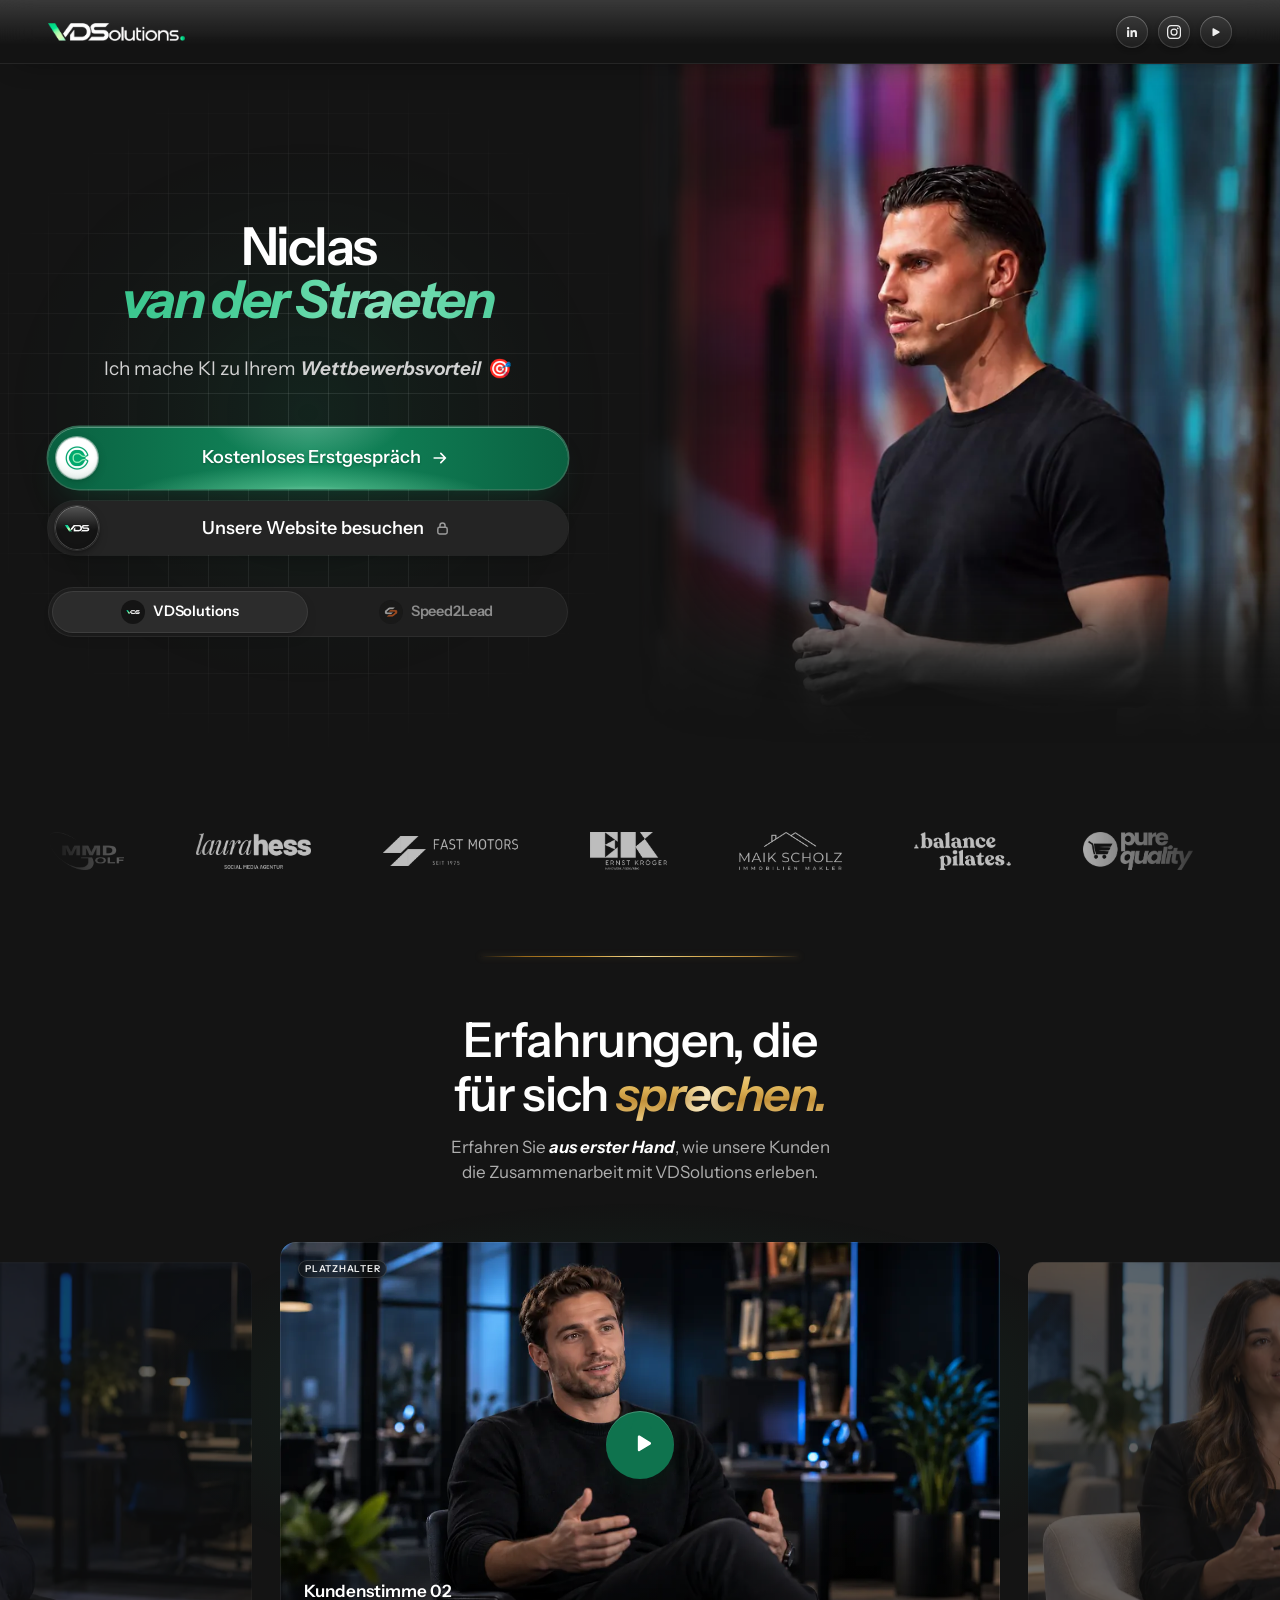
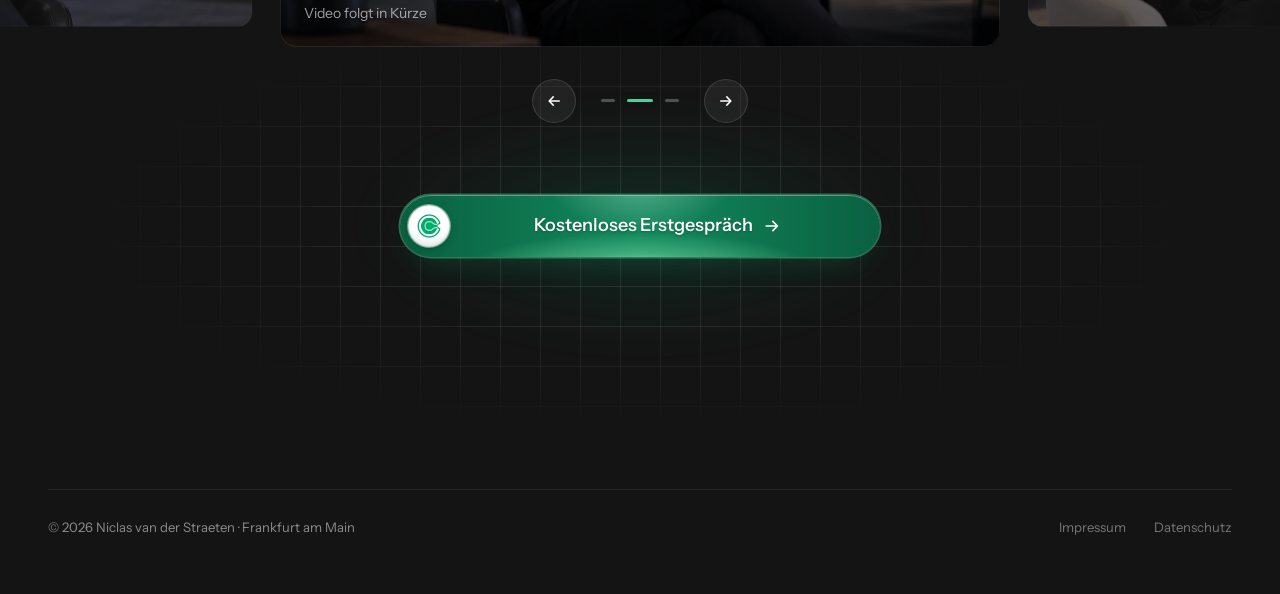
==== index.html @ bef495db "Dark green VDSolutions, orange Speed2Lead, editorial desktop VDSolutions turns dark with emerald but" ====
<!DOCTYPE html>
<html lang="de" data-brand="vdsolutions">
<head>
  <meta charset="UTF-8" />
  <meta name="viewport" content="width=device-width, initial-scale=1.0" />
  <title>Niclas van der Straeten</title>
  <meta name="description" content="Buche ein kostenloses Erstgespräch, besuche VDSolutions oder nimm direkt Kontakt auf." />
  <link rel="canonical" href="https://niclasvanderstraeten.com/" />
  <meta name="theme-color" content="#ffffff" />

  <link rel="icon" href="/favicon.ico" sizes="32x32" />
  <link rel="icon" href="/assets/icons/favicon-48.png" type="image/png" sizes="48x48" />
  <link rel="apple-touch-icon" href="/apple-touch-icon.png" />
  <link rel="manifest" href="/site.webmanifest" />

  <!-- Vorschau beim Teilen: aufgebaut wie der Kopf der Seite. Das Gesicht sitzt
       mittig, damit auch ein quadratischer Zuschnitt (WhatsApp) noch trägt. -->
  <meta property="og:type" content="website" />
  <meta property="og:site_name" content="Niclas van der Straeten" />
  <meta property="og:locale" content="de_DE" />
  <meta property="og:url" content="https://niclasvanderstraeten.com/" />
  <meta property="og:title" content="Niclas van der Straeten — Gründer von VDSolutions · KI-Beratung" />
  <meta property="og:description" content="Buche ein kostenloses Erstgespräch, besuche VDSolutions oder nimm direkt Kontakt auf." />
  <meta property="og:image" content="https://niclasvanderstraeten.com/assets/og-image.jpg" />
  <meta property="og:image:width" content="1200" />
  <meta property="og:image:height" content="630" />
  <meta property="og:image:alt" content="Rundes Profilbild von Niclas van der Straeten auf der Bühne, darunter Name und Rolle" />
  <meta name="twitter:card" content="summary_large_image" />
  <meta name="twitter:title" content="Niclas van der Straeten — Gründer von VDSolutions · KI-Beratung" />
  <meta name="twitter:description" content="Buche ein kostenloses Erstgespräch, besuche VDSolutions oder nimm direkt Kontakt auf." />
  <meta name="twitter:image" content="https://niclasvanderstraeten.com/assets/og-image.jpg" />

  <link rel="preload" href="assets/fonts/instrument-sans-variable.woff2" as="font" type="font/woff2" crossorigin />
  <!-- Marke vor dem ersten Zeichnen festlegen: Mit ?brand=speed2lead blitzt
       sonst kurz VDSolutions auf. Ohne Parameter bleibt es VDSolutions. -->
  <script>
    if (new URLSearchParams(location.search).get("brand") === "speed2lead") {
      document.documentElement.dataset.brand = "speed2lead";
    }
  </script>
  <link rel="stylesheet" href="styles.css" />

  <script type="application/ld+json">
  {
    "@context": "https://schema.org",
    "@type": "Person",
    "name": "Niclas van der Straeten",
    "url": "https://niclasvanderstraeten.com/",
    "image": "https://niclasvanderstraeten.com/assets/niclas-avatar.webp",
    "jobTitle": "Gründer",
    "description": "KI-Beratung, Automatisierung und Business OS",
    "worksFor": { "@type": "Organization", "name": "VDSolutions" },
    "address": { "@type": "PostalAddress", "addressLocality": "Frankfurt am Main", "addressCountry": "DE" },
    "sameAs": [
      "https://www.linkedin.com/in/niclasvanderstraeten",
      "https://www.instagram.com/niclasvdstr",
      "https://www.youtube.com/@niclasvdstr"
    ]
  }
  </script>
</head>
<body class="home">
  <a class="skip-link" href="#main">Zum Inhalt springen</a>

  <!-- Weißer Header: links das Logo der aktiven Marke (beim Wechsel
       überblendet), rechts die Social-Icons nebeneinander -->
  <header class="site-header">
    <div class="site-header__logo">
      <img src="assets/logos-header/vdsolutions-gruen.webp" alt="VDSolutions" width="723" height="96"
           data-brand-only="vdsolutions" />
      <img src="assets/logos-header/speed2lead.webp" alt="Speed2Lead" width="612" height="96"
           data-brand-only="speed2lead" />
    </div>
    <nav class="socials" aria-label="Social Media">
      <ul id="socials-list" class="socials-list"></ul>
    </nav>
  </header>

  <main id="main" class="card">
    <header class="profile">
      <!-- Bühnenfoto randlos über die volle Breite, direkt unter dem Header -->
      <div class="hero">
        <button type="button" id="about-open" class="hero__button" aria-haspopup="dialog"
                aria-label="Über mich">
          <img class="hero__img"
               srcset="assets/niclas-hero-800.webp 800w, assets/niclas-hero-1200.webp 1200w"
               sizes="(min-width: 600px) 540px, 100vw" src="assets/niclas-hero-800.webp"
               alt="Niclas van der Straeten auf der Bühne"
               width="1200" height="1200" fetchpriority="high"
               onerror="this.hidden = true" />
        </button>
      </div>
      <!-- Markenwechsel: Inhalte beider Marken stehen im HTML. data-brand-only
           blendet die jeweils andere aus; .swap-flow gleitet in der Höhe
           (app.js). Foto und Name gehören beiden Marken — das Logo der
           Marke steht im Header, der Akzent im Namen wechselt die Farbe. -->
      <div class="hero-title">
        <h1 class="name">Niclas <span class="name__accent">van&nbsp;der&nbsp;Straeten</span></h1>
      </div>
      <p class="bio"><span class="bio__claim swap-flow"><span class="bio__claim-text" data-brand-only="vdsolutions"><span>Ich mache KI zu Ihrem <em class="bio__emphasis">Wettbewerbsvorteil</em></span>&nbsp;<span aria-hidden="true">&#x1F3AF;</span></span><span class="bio__claim-text" data-brand-only="speed2lead"><span>Ich wandle Ihre Leads in <em class="bio__emphasis">Kundengespr&auml;che</em></span>&nbsp;<span aria-hidden="true">&#x26A1;</span></span></span></p>
    </header>

    <section class="link-section" aria-label="Links">
      <ul id="main-links" class="links-list"></ul>
      <!-- Markenwechsler unter den Buttons: zwei Segmente, die aktive Marke
           liegt auf einem Plättchen, das beim Wechsel hinübergleitet. Der Weg
           von der Botschaft zum Termin-Button bleibt frei. Schalter, kein Link:
           Die Seite wird nicht neu geladen, nur die Adresse merkt sich die
           Marke (?brand=speed2lead), damit Zurück und Teilen funktionieren. -->
      <div class="brand-switch-row">
        <div class="brand-seg" role="group" aria-label="Marke">
          <span class="brand-seg__thumb" aria-hidden="true"></span>
          <button type="button" class="brand-seg__opt" data-brand-target="vdsolutions" aria-pressed="true">
            <img src="assets/icons-btn/vds-icon.webp" alt="" width="168" height="168" />VDSolutions
          </button>
          <button type="button" class="brand-seg__opt" data-brand-target="speed2lead" aria-pressed="false">
            <img src="assets/icons-btn/s2l-icon.webp" alt="" width="168" height="168" />Speed2Lead
          </button>
        </div>
      </div>
      <p class="visually-hidden" id="brand-status" aria-live="polite"></p>
    </section>

    <!-- Kundenstimmen: dunkles Blatt im Stil der VDSolutions-Landingpage. Die
         Videos baut app.js aus der Liste VOICES; solange es keine echten gibt,
         stehen dort ausgewiesene Platzhalter. -->
    <section class="voices" aria-labelledby="voices-title">
      <!-- Kopf des Blatts je Marke: Laufband mit den eigenen Referenzen und
           einer Haarlinie darunter. Die Logos gehören jeweils nur zu ihrer
           Marke; beim Wechsel blenden sie über (.swap-flow, app.js). -->
      <div class="sheet-swap swap-flow">
      <div class="sheet-vds" data-brand-only="vdsolutions">
      <!-- Kundenlogos als Laufband oben im dunklen Blatt, ohne Überschrift.
           Ohne JavaScript: zwei identische Gruppen nebeneinander, die Spur
           wandert um genau eine Gruppenbreite (-50 %) und springt unsichtbar
           zurück. Jede Gruppe enthält die Liste zweimal, damit auch breite
           Bildschirme lückenlos gefüllt sind. Für Screenreader zählt nur die
           allererste Ausgabe; alle Wiederholungen sind aria-hidden.
           --logo-scale gleicht breite Wortmarken und kompakte Bildmarken aus:
           min(1.2, max(0.64, √(4 ÷ Seitenverhältnis))), berechnet von
           assets/_originals/kundenlogos_render.js. -->
      <div class="logos">
        <div class="marquee">
          <div class="track">
            <ul class="group" aria-label="Kundenlogos">
              <li><img src="assets/logos/mmd-golf.webp" alt="MMD Golf" width="229" height="116" style="--logo-scale:1.20" loading="eager" decoding="async" /></li>
              <li><img src="assets/logos/laura-hess.webp" alt="Laura Hess Social Media Agentur" width="346" height="107" style="--logo-scale:1.11" loading="eager" decoding="async" /></li>
              <li><img src="assets/logos/fast-motors.webp" alt="Fast Motors" width="410" height="91" style="--logo-scale:0.94" loading="eager" decoding="async" /></li>
              <li><img src="assets/logos/ernst-kroeger.webp" alt="Ernst Kröger Handwerk und Beratung" width="231" height="116" style="--logo-scale:1.20" loading="eager" decoding="async" /></li>
              <li><img src="assets/logos/maik-scholz.webp" alt="Maik Scholz Immobilienmakler" width="312" height="116" style="--logo-scale:1.20" loading="eager" decoding="async" /></li>
              <li><img src="assets/logos/balance-pilates.webp" alt="balance pilates" width="295" height="116" style="--logo-scale:1.20" loading="eager" decoding="async" /></li>
              <li><img src="assets/logos/pure-quality.webp" alt="pure quality" width="327" height="113" style="--logo-scale:1.18" loading="eager" decoding="async" /></li>
              <li><img src="assets/logos/brinker-heimann.webp" alt="Brinker &amp; Heimann Kriminalrecht" width="394" height="94" style="--logo-scale:0.98" loading="eager" decoding="async" /></li>
              <li><img src="assets/logos/hausarztpraxis-lorenz-jahnke.webp" alt="Hausärztliche Gemeinschaftspraxis Dr. med. Lorenz &amp; Dr. med. Jahnke" width="362" height="102" style="--logo-scale:1.06" loading="eager" decoding="async" /></li>
              <li><img src="assets/logos/buon-gusto.webp" alt="Restaurant Buon Gusto" width="403" height="93" style="--logo-scale:0.96" loading="eager" decoding="async" /></li>
              <li><img src="assets/logos/autohaus-glasstadt.webp" alt="KFZ-Meisterbetrieb Autohaus Glasstadt" width="243" height="116" style="--logo-scale:1.20" loading="eager" decoding="async" /></li>
              <li><img src="assets/logos/madika.webp" alt="madika Social Media Agentur" width="350" height="106" style="--logo-scale:1.10" loading="eager" decoding="async" /></li>
              <li aria-hidden="true"><img src="assets/logos/mmd-golf.webp" alt="MMD Golf" width="229" height="116" style="--logo-scale:1.20" loading="eager" decoding="async" /></li>
              <li aria-hidden="true"><img src="assets/logos/laura-hess.webp" alt="Laura Hess Social Media Agentur" width="346" height="107" style="--logo-scale:1.11" loading="eager" decoding="async" /></li>
              <li aria-hidden="true"><img src="assets/logos/fast-motors.webp" alt="Fast Motors" width="410" height="91" style="--logo-scale:0.94" loading="eager" decoding="async" /></li>
              <li aria-hidden="true"><img src="assets/logos/ernst-kroeger.webp" alt="Ernst Kröger Handwerk und Beratung" width="231" height="116" style="--logo-scale:1.20" loading="eager" decoding="async" /></li>
              <li aria-hidden="true"><img src="assets/logos/maik-scholz.webp" alt="Maik Scholz Immobilienmakler" width="312" height="116" style="--logo-scale:1.20" loading="eager" decoding="async" /></li>
              <li aria-hidden="true"><img src="assets/logos/balance-pilates.webp" alt="balance pilates" width="295" height="116" style="--logo-scale:1.20" loading="eager" decoding="async" /></li>
              <li aria-hidden="true"><img src="assets/logos/pure-quality.webp" alt="pure quality" width="327" height="113" style="--logo-scale:1.18" loading="eager" decoding="async" /></li>
              <li aria-hidden="true"><img src="assets/logos/brinker-heimann.webp" alt="Brinker &amp; Heimann Kriminalrecht" width="394" height="94" style="--logo-scale:0.98" loading="eager" decoding="async" /></li>
              <li aria-hidden="true"><img src="assets/logos/hausarztpraxis-lorenz-jahnke.webp" alt="Hausärztliche Gemeinschaftspraxis Dr. med. Lorenz &amp; Dr. med. Jahnke" width="362" height="102" style="--logo-scale:1.06" loading="eager" decoding="async" /></li>
              <li aria-hidden="true"><img src="assets/logos/buon-gusto.webp" alt="Restaurant Buon Gusto" width="403" height="93" style="--logo-scale:0.96" loading="eager" decoding="async" /></li>
              <li aria-hidden="true"><img src="assets/logos/autohaus-glasstadt.webp" alt="KFZ-Meisterbetrieb Autohaus Glasstadt" width="243" height="116" style="--logo-scale:1.20" loading="eager" decoding="async" /></li>
              <li aria-hidden="true"><img src="assets/logos/madika.webp" alt="madika Social Media Agentur" width="350" height="106" style="--logo-scale:1.10" loading="eager" decoding="async" /></li>
            </ul>
            <ul class="group" aria-hidden="true">
              <li><img src="assets/logos/mmd-golf.webp" alt="MMD Golf" width="229" height="116" style="--logo-scale:1.20" loading="eager" decoding="async" /></li>
              <li><img src="assets/logos/laura-hess.webp" alt="Laura Hess Social Media Agentur" width="346" height="107" style="--logo-scale:1.11" loading="eager" decoding="async" /></li>
              <li><img src="assets/logos/fast-motors.webp" alt="Fast Motors" width="410" height="91" style="--logo-scale:0.94" loading="eager" decoding="async" /></li>
              <li><img src="assets/logos/ernst-kroeger.webp" alt="Ernst Kröger Handwerk und Beratung" width="231" height="116" style="--logo-scale:1.20" loading="eager" decoding="async" /></li>
              <li><img src="assets/logos/maik-scholz.webp" alt="Maik Scholz Immobilienmakler" width="312" height="116" style="--logo-scale:1.20" loading="eager" decoding="async" /></li>
              <li><img src="assets/logos/balance-pilates.webp" alt="balance pilates" width="295" height="116" style="--logo-scale:1.20" loading="eager" decoding="async" /></li>
              <li><img src="assets/logos/pure-quality.webp" alt="pure quality" width="327" height="113" style="--logo-scale:1.18" loading="eager" decoding="async" /></li>
              <li><img src="assets/logos/brinker-heimann.webp" alt="Brinker &amp; Heimann Kriminalrecht" width="394" height="94" style="--logo-scale:0.98" loading="eager" decoding="async" /></li>
              <li><img src="assets/logos/hausarztpraxis-lorenz-jahnke.webp" alt="Hausärztliche Gemeinschaftspraxis Dr. med. Lorenz &amp; Dr. med. Jahnke" width="362" height="102" style="--logo-scale:1.06" loading="eager" decoding="async" /></li>
              <li><img src="assets/logos/buon-gusto.webp" alt="Restaurant Buon Gusto" width="403" height="93" style="--logo-scale:0.96" loading="eager" decoding="async" /></li>
              <li><img src="assets/logos/autohaus-glasstadt.webp" alt="KFZ-Meisterbetrieb Autohaus Glasstadt" width="243" height="116" style="--logo-scale:1.20" loading="eager" decoding="async" /></li>
              <li><img src="assets/logos/madika.webp" alt="madika Social Media Agentur" width="350" height="106" style="--logo-scale:1.10" loading="eager" decoding="async" /></li>
              <li><img src="assets/logos/mmd-golf.webp" alt="MMD Golf" width="229" height="116" style="--logo-scale:1.20" loading="eager" decoding="async" /></li>
              <li><img src="assets/logos/laura-hess.webp" alt="Laura Hess Social Media Agentur" width="346" height="107" style="--logo-scale:1.11" loading="eager" decoding="async" /></li>
              <li><img src="assets/logos/fast-motors.webp" alt="Fast Motors" width="410" height="91" style="--logo-scale:0.94" loading="eager" decoding="async" /></li>
              <li><img src="assets/logos/ernst-kroeger.webp" alt="Ernst Kröger Handwerk und Beratung" width="231" height="116" style="--logo-scale:1.20" loading="eager" decoding="async" /></li>
              <li><img src="assets/logos/maik-scholz.webp" alt="Maik Scholz Immobilienmakler" width="312" height="116" style="--logo-scale:1.20" loading="eager" decoding="async" /></li>
              <li><img src="assets/logos/balance-pilates.webp" alt="balance pilates" width="295" height="116" style="--logo-scale:1.20" loading="eager" decoding="async" /></li>
              <li><img src="assets/logos/pure-quality.webp" alt="pure quality" width="327" height="113" style="--logo-scale:1.18" loading="eager" decoding="async" /></li>
              <li><img src="assets/logos/brinker-heimann.webp" alt="Brinker &amp; Heimann Kriminalrecht" width="394" height="94" style="--logo-scale:0.98" loading="eager" decoding="async" /></li>
              <li><img src="assets/logos/hausarztpraxis-lorenz-jahnke.webp" alt="Hausärztliche Gemeinschaftspraxis Dr. med. Lorenz &amp; Dr. med. Jahnke" width="362" height="102" style="--logo-scale:1.06" loading="eager" decoding="async" /></li>
              <li><img src="assets/logos/buon-gusto.webp" alt="Restaurant Buon Gusto" width="403" height="93" style="--logo-scale:0.96" loading="eager" decoding="async" /></li>
              <li><img src="assets/logos/autohaus-glasstadt.webp" alt="KFZ-Meisterbetrieb Autohaus Glasstadt" width="243" height="116" style="--logo-scale:1.20" loading="eager" decoding="async" /></li>
              <li><img src="assets/logos/madika.webp" alt="madika Social Media Agentur" width="350" height="106" style="--logo-scale:1.10" loading="eager" decoding="async" /></li>
            </ul>
          </div>
        </div>
      </div>

      <div class="voices__head">
        <div class="voices__eyebrow" aria-hidden="true"><span class="voices__rule"></span></div>
      </div>
      </div>
      <!-- Referenzen von Speed2Lead: dasselbe Laufband, dunkel auf dem
           weißen Blatt (assets/_originals/referenzen-s2l_render.js), darunter
           eine orange statt goldene Haarlinie -->
      <div class="sheet-s2l" data-brand-only="speed2lead">
      <div class="logos">
        <div class="marquee">
          <div class="track track--s2l">
            <ul class="group" aria-label="Referenzen">
              <li><img src="assets/logos-s2l/hochbauer-immobilien.webp" alt="Hochbauer Immobilien" width="429" height="86" style="--logo-scale:0.90" loading="lazy" decoding="async" /></li>
              <li><img src="assets/logos-s2l/kreativ-webdesign.webp" alt="Kreativ. Webdesign" width="321" height="115" style="--logo-scale:1.20" loading="lazy" decoding="async" /></li>
              <li><img src="assets/logos-s2l/lukas-wegerer.webp" alt="Lukas Wegerer Personal Coach" width="411" height="90" style="--logo-scale:0.94" loading="lazy" decoding="async" /></li>
              <li><img src="assets/logos-s2l/sabine-neumann.webp" alt="Sabine Neumann Immobilienmaklerin" width="179" height="116" style="--logo-scale:1.20" loading="lazy" decoding="async" /></li>
              <li><img src="assets/logos-s2l/kluger-werbeagentur.webp" alt="Kluger Werbeagentur" width="280" height="116" style="--logo-scale:1.20" loading="lazy" decoding="async" /></li>
              <li><img src="assets/logos-s2l/paul-kempf-partner.webp" alt="Paul Kempf &amp; Partner" width="144" height="116" style="--logo-scale:1.20" loading="lazy" decoding="async" /></li>
              <li><img src="assets/logos-s2l/mmd-golf.webp" alt="MMD Golf" width="229" height="116" style="--logo-scale:1.20" loading="lazy" decoding="async" /></li>
              <li><img src="assets/logos-s2l/maik-scholz.webp" alt="Maik Scholz Immobilienmakler" width="312" height="116" style="--logo-scale:1.20" loading="lazy" decoding="async" /></li>
              <li aria-hidden="true"><img src="assets/logos-s2l/hochbauer-immobilien.webp" alt="Hochbauer Immobilien" width="429" height="86" style="--logo-scale:0.90" loading="lazy" decoding="async" /></li>
              <li aria-hidden="true"><img src="assets/logos-s2l/kreativ-webdesign.webp" alt="Kreativ. Webdesign" width="321" height="115" style="--logo-scale:1.20" loading="lazy" decoding="async" /></li>
              <li aria-hidden="true"><img src="assets/logos-s2l/lukas-wegerer.webp" alt="Lukas Wegerer Personal Coach" width="411" height="90" style="--logo-scale:0.94" loading="lazy" decoding="async" /></li>
              <li aria-hidden="true"><img src="assets/logos-s2l/sabine-neumann.webp" alt="Sabine Neumann Immobilienmaklerin" width="179" height="116" style="--logo-scale:1.20" loading="lazy" decoding="async" /></li>
              <li aria-hidden="true"><img src="assets/logos-s2l/kluger-werbeagentur.webp" alt="Kluger Werbeagentur" width="280" height="116" style="--logo-scale:1.20" loading="lazy" decoding="async" /></li>
              <li aria-hidden="true"><img src="assets/logos-s2l/paul-kempf-partner.webp" alt="Paul Kempf &amp; Partner" width="144" height="116" style="--logo-scale:1.20" loading="lazy" decoding="async" /></li>
              <li aria-hidden="true"><img src="assets/logos-s2l/mmd-golf.webp" alt="MMD Golf" width="229" height="116" style="--logo-scale:1.20" loading="lazy" decoding="async" /></li>
              <li aria-hidden="true"><img src="assets/logos-s2l/maik-scholz.webp" alt="Maik Scholz Immobilienmakler" width="312" height="116" style="--logo-scale:1.20" loading="lazy" decoding="async" /></li>
            </ul>
            <ul class="group" aria-hidden="true">
              <li aria-hidden="true"><img src="assets/logos-s2l/hochbauer-immobilien.webp" alt="Hochbauer Immobilien" width="429" height="86" style="--logo-scale:0.90" loading="lazy" decoding="async" /></li>
              <li aria-hidden="true"><img src="assets/logos-s2l/kreativ-webdesign.webp" alt="Kreativ. Webdesign" width="321" height="115" style="--logo-scale:1.20" loading="lazy" decoding="async" /></li>
              <li aria-hidden="true"><img src="assets/logos-s2l/lukas-wegerer.webp" alt="Lukas Wegerer Personal Coach" width="411" height="90" style="--logo-scale:0.94" loading="lazy" decoding="async" /></li>
              <li aria-hidden="true"><img src="assets/logos-s2l/sabine-neumann.webp" alt="Sabine Neumann Immobilienmaklerin" width="179" height="116" style="--logo-scale:1.20" loading="lazy" decoding="async" /></li>
              <li aria-hidden="true"><img src="assets/logos-s2l/kluger-werbeagentur.webp" alt="Kluger Werbeagentur" width="280" height="116" style="--logo-scale:1.20" loading="lazy" decoding="async" /></li>
              <li aria-hidden="true"><img src="assets/logos-s2l/paul-kempf-partner.webp" alt="Paul Kempf &amp; Partner" width="144" height="116" style="--logo-scale:1.20" loading="lazy" decoding="async" /></li>
              <li aria-hidden="true"><img src="assets/logos-s2l/mmd-golf.webp" alt="MMD Golf" width="229" height="116" style="--logo-scale:1.20" loading="lazy" decoding="async" /></li>
              <li aria-hidden="true"><img src="assets/logos-s2l/maik-scholz.webp" alt="Maik Scholz Immobilienmakler" width="312" height="116" style="--logo-scale:1.20" loading="lazy" decoding="async" /></li>
              <li aria-hidden="true"><img src="assets/logos-s2l/hochbauer-immobilien.webp" alt="Hochbauer Immobilien" width="429" height="86" style="--logo-scale:0.90" loading="lazy" decoding="async" /></li>
              <li aria-hidden="true"><img src="assets/logos-s2l/kreativ-webdesign.webp" alt="Kreativ. Webdesign" width="321" height="115" style="--logo-scale:1.20" loading="lazy" decoding="async" /></li>
              <li aria-hidden="true"><img src="assets/logos-s2l/lukas-wegerer.webp" alt="Lukas Wegerer Personal Coach" width="411" height="90" style="--logo-scale:0.94" loading="lazy" decoding="async" /></li>
              <li aria-hidden="true"><img src="assets/logos-s2l/sabine-neumann.webp" alt="Sabine Neumann Immobilienmaklerin" width="179" height="116" style="--logo-scale:1.20" loading="lazy" decoding="async" /></li>
              <li aria-hidden="true"><img src="assets/logos-s2l/kluger-werbeagentur.webp" alt="Kluger Werbeagentur" width="280" height="116" style="--logo-scale:1.20" loading="lazy" decoding="async" /></li>
              <li aria-hidden="true"><img src="assets/logos-s2l/paul-kempf-partner.webp" alt="Paul Kempf &amp; Partner" width="144" height="116" style="--logo-scale:1.20" loading="lazy" decoding="async" /></li>
              <li aria-hidden="true"><img src="assets/logos-s2l/mmd-golf.webp" alt="MMD Golf" width="229" height="116" style="--logo-scale:1.20" loading="lazy" decoding="async" /></li>
              <li aria-hidden="true"><img src="assets/logos-s2l/maik-scholz.webp" alt="Maik Scholz Immobilienmakler" width="312" height="116" style="--logo-scale:1.20" loading="lazy" decoding="async" /></li>
            </ul>
          </div>
        </div>
      </div>
      <div class="voices__head">
        <div class="voices__eyebrow" aria-hidden="true"><span class="voices__rule voices__rule--s2l"></span></div>
      </div>
      </div>
      </div>

      <!-- Kundenstimmen für beide Marken: dunkles Blatt bei VDSolutions,
           weißes bei Speed2Lead; im Text wechselt nur der Markenname -->
      <div class="sheet-body">
      <div class="voices__head">
        <h2 id="voices-title" class="voices__title">Erfahrungen, die f&uuml;r sich <em class="voices__gold">sprechen.</em></h2>
        <div class="voices__lead-swap swap-flow">
          <p class="voices__lead" data-brand-only="vdsolutions">Erfahren Sie <em>aus erster Hand</em>, wie<br class="br-mobile" /> unsere Kunden die Zusammenarbeit<br class="br-mobile" /> mit VDSolutions erleben.</p>
          <p class="voices__lead" data-brand-only="speed2lead">Erfahren Sie <em>aus erster Hand</em>, wie<br class="br-mobile" /> unsere Kunden die Zusammenarbeit<br class="br-mobile" /> mit Speed2Lead erleben.</p>
        </div>
      </div>

      <div class="voices__stage" id="voices-stage" role="region" aria-roledescription="Karussell"
           aria-label="Kundenvideos">
        <div class="voices__track" id="voices-track"></div>
      </div>

      <div class="voices__controls">
        <button type="button" class="voices__arrow voices__arrow--prev" id="voices-prev"
                aria-label="Vorheriges Video"><svg viewBox="0 0 24 24" fill="none" aria-hidden="true"><path d="M5 12h13.5M13 6.5l5.5 5.5-5.5 5.5" stroke="currentColor" stroke-width="2" stroke-linecap="round" stroke-linejoin="round"/></svg></button>
        <div class="voices__dots" id="voices-dots"></div>
        <button type="button" class="voices__arrow" id="voices-next"
                aria-label="N&auml;chstes Video"><svg viewBox="0 0 24 24" fill="none" aria-hidden="true"><path d="M5 12h13.5M13 6.5l5.5 5.5-5.5 5.5" stroke="currentColor" stroke-width="2" stroke-linecap="round" stroke-linejoin="round"/></svg></button>
      </div>
      </div>

      <!-- Zum Schluss noch einmal der Termin-Button: wer bis hier gelesen
           hat, soll nicht wieder hochscrollen müssen -->
      <div class="closing-cta">
        <ul id="closing-links" class="links-list"></ul>
      </div>
    </section>

    <footer class="footer">
      <p>&copy; <span id="year"></span> Niclas van der Straeten &middot; Frankfurt am Main</p>
      <p class="footer-legal">
        <a href="/impressum">Impressum</a><span class="footer-sep" aria-hidden="true">&nbsp;&middot;&nbsp;</span><a href="/datenschutz">Datenschutz</a>
      </p>
    </footer>
  </main>

  <dialog id="about-dialog" class="about-dialog" aria-labelledby="about-dialog-title">
    <div class="about-dialog__bar">
      <p class="about-dialog__title" id="about-dialog-title">Vom Fitnessstudio zur KI-Beratung</p>
      <button type="button" id="about-close" class="about-dialog__close" aria-label="Schlie&szlig;en">
        <svg viewBox="0 0 24 24" fill="none" stroke="currentColor" stroke-width="2"
             stroke-linecap="round" stroke-linejoin="round"><path d="M18 6 6 18"/><path d="m6 6 12 12"/></svg>
      </button>
    </div>
    <article class="about">
      <ol class="timeline">
        <li class="timeline__step">
          <span class="timeline__year">2021</span>
          <span class="timeline__label">Einstieg als Fitnesstrainer</span>
        </li>
        <li class="timeline__step">
          <span class="timeline__year">2022</span>
          <span class="timeline__label">Fitnesstrainer B-Lizenz</span>
        </li>
        <li class="timeline__step">
          <span class="timeline__year">2023</span>
          <span class="timeline__label">Quereinstieg Immobilienb&uuml;ro</span>
        </li>
        <li class="timeline__step">
          <span class="timeline__year">2024</span>
          <span class="timeline__label">Vertrieb als Makler</span>
        </li>
        <li class="timeline__step">
          <span class="timeline__year">2025</span>
          <span class="timeline__label">Gr&uuml;ndung von VDSolutions</span>
        </li>
        <li class="timeline__step timeline__step--current">
          <span class="timeline__year">2026</span>
          <span class="timeline__label">Vollzeit in der KI-Beratung</span>
        </li>
      </ol>
      <a id="about-cta" class="about-cta" target="_blank" rel="noopener noreferrer">
        <span>Mehr &uuml;ber mich auf VDSolutions</span>
        <svg viewBox="0 0 24 24" fill="none" stroke="currentColor" stroke-width="2"
             stroke-linecap="round" stroke-linejoin="round" aria-hidden="true"><path d="M5 12h14"/><path d="m12 5 7 7-7 7"/></svg>
      </a>
    </article>
  </dialog>

  <script src="app.js"></script>
</body>
</html>
---- styles.css ----
/* Instrument Sans ist die einzige Schrift der Seite. Selbst gehostet, nicht
   von Google Fonts: Ein Abruf dort schickte die IP-Adresse jedes Besuchers an
   Google. Variable Dateien decken 400–700 stufenlos ab — so stimmen auch
   Zwischengewichte wie 550 oder 620 exakt. */
@font-face {
  font-family: "Instrument Sans";
  font-style: normal;
  font-weight: 400 700;
  font-display: swap;
  src: url("assets/fonts/instrument-sans-variable.woff2") format("woff2");
}
@font-face {
  font-family: "Instrument Sans";
  font-style: italic;
  font-weight: 400 700;
  font-display: swap;
  src: url("assets/fonts/instrument-sans-italic-variable.woff2") format("woff2");
}

:root {
  /* Light, professional palette (cool neutral, monochrome-led) */
  --surface: #ffffff;
  --tile: #f4f5f7;

  --text: #101828;
  --text-muted: #667085;
  --label: #98a2b3;

  --border: #e4e7ec;
  --border-hover: #d0d5dd;

  /* Abschnitts-Labels: kontraststark, aber dunkler Grauton statt Schwarz */
  --label-strong: #475467;

  /* Primary CTA — confident blue accent */
  --ink: #101828;
  --ink-hover: #1d2433;
  --primary-text: #ffffff;
  --primary-gradient: linear-gradient(90deg, #0039c4 0%, #2b76ff 100%);

  --social: #475467;

  --focus-ring: #0050f6;
  --radius: 10px;
  --gap: 12px;
  --max-w: 480px;

  /* Bühnenfoto: auf dem Handy randlos über die volle Breite, ab 600 px
     mittig in dieser Höhe. Es beginnt direkt unter dem Header — läge es
     darunter, verschwände der Scheitel unter dem Glas (im Foto ist über dem
     Kopf nur ~14 % der Breite Platz). */
  --hero-h: min(56vh, 540px);
  --header-h: 56px;
  --profile-top: var(--header-h);
  /* Abstand zwischen den Buttons und dem dunklen Blatt */
  --section-gap: calc((72px + clamp(52px, 13vw, 72px)) / 2);
}

/* ---------- Markenwechsel: Farben ----------
   Eine Seite, zwei Marken: VDSolutions (Blau, Standard) und Speed2Lead
   (Orange). Die Marke steht als data-brand am <html>. Jede Farbe, die sich
   beim Wechsel ändert, ist hier registriert — nur so laufen auch Verläufe
   und Schatten fließend von Blau nach Orange, statt umzuspringen. Ohne
   @property-Unterstützung wechseln die Farben sofort, alles andere bleibt
   gleich. Die VDSolutions-Werte sind exakt die bisherigen Farben. */
@property --cta-base { syntax: "<color>"; inherits: true; initial-value: #0050f6; }
@property --cta-edge { syntax: "<color>"; inherits: true; initial-value: #0046dc; }
@property --cta-mid { syntax: "<color>"; inherits: true; initial-value: #1d63ff; }
@property --cta-glow { syntax: "<color>"; inherits: true; initial-value: rgb(225 238 255 / 0.95); }
@property --cta-glow-2 { syntax: "<color>"; inherits: true; initial-value: rgb(150 196 255 / 0.5); }
@property --cta-glow-3 { syntax: "<color>"; inherits: true; initial-value: rgb(88 163 255 / 0); }
@property --cta-ring { syntax: "<color>"; inherits: true; initial-value: rgb(88 163 255 / 0.45); }
@property --cta-drop { syntax: "<color>"; inherits: true; initial-value: rgb(0 80 246 / 0.45); }
@property --badge-drop { syntax: "<color>"; inherits: true; initial-value: rgb(0 30 110 / 0.35); }
@property --badge-drop-2 { syntax: "<color>"; inherits: true; initial-value: rgb(0 30 110 / 0.3); }
@property --badge-tint { syntax: "<color>"; inherits: true; initial-value: rgb(0 60 200 / 0.06); }
@property --badge-edge { syntax: "<color>"; inherits: true; initial-value: rgb(0 40 140 / 0.1); }
@property --badge-inner { syntax: "<color>"; inherits: true; initial-value: rgb(0 40 140 / 0.08); }
@property --name-1 { syntax: "<color>"; inherits: true; initial-value: #003fd2; }
@property --name-2 { syntax: "<color>"; inherits: true; initial-value: #1d63ff; }
@property --name-3 { syntax: "<color>"; inherits: true; initial-value: #3d84ff; }
@property --name-4 { syntax: "<color>"; inherits: true; initial-value: #0050f6; }

:root {
  --cta-base: #0050f6;
  --cta-edge: #0046dc;
  --cta-mid: #1d63ff;
  --cta-glow: rgb(225 238 255 / 0.95);
  --cta-glow-2: rgb(150 196 255 / 0.5);
  --cta-glow-3: rgb(88 163 255 / 0);
  --cta-ring: rgb(88 163 255 / 0.45);
  --cta-drop: rgb(0 80 246 / 0.45);
  --badge-drop: rgb(0 30 110 / 0.35);
  --badge-drop-2: rgb(0 30 110 / 0.3);
  --badge-tint: rgb(0 60 200 / 0.06);
  --badge-edge: rgb(0 40 140 / 0.1);
  --badge-inner: rgb(0 40 140 / 0.08);
  --name-1: #003fd2;
  --name-2: #1d63ff;
  --name-3: #3d84ff;
  --name-4: #0050f6;

  /* Takt des Wechsels: Farben und Höhen ~0,5 s, Texte blenden in zwei
     Schritten über (alt raus, kurz danach neu rein) */
  --brand-dur: 520ms;
  --brand-ease: cubic-bezier(0.32, 0.72, 0, 1);
  --swap-out: 200ms;
  --swap-in: 340ms;
  --swap-delay: 170ms;
  --swap-shift: 6px;

  transition-property:
    --cta-base, --cta-edge, --cta-mid, --cta-glow, --cta-glow-2, --cta-glow-3,
    --cta-ring, --cta-drop, --badge-drop, --badge-drop-2, --badge-tint,
    --badge-edge, --badge-inner, --name-1, --name-2, --name-3, --name-4;
  transition-duration: var(--brand-dur);
  transition-timing-function: var(--brand-ease);
}

/* Speed2Lead: Orange #FF6A24, Anthrazit #141414, Off-White #F7F7F5. Der
   Button bekommt dieselben drei Lichtebenen wie der blaue, nur warm. */
:root[data-brand="speed2lead"] {
  --cta-base: #ff6a24;
  --cta-edge: #f25812;
  /* Mitte im reinen Markenorange statt heller: darauf liest sich die weiße
     Schrift besser */
  --cta-mid: #ff6a24;
  --cta-glow: rgb(255 238 226 / 0.95);
  --cta-glow-2: rgb(255 188 148 / 0.5);
  --cta-glow-3: rgb(255 150 96 / 0);
  --cta-ring: rgb(255 150 100 / 0.5);
  --cta-drop: rgb(255 106 36 / 0.42);
  --badge-drop: rgb(130 46 0 / 0.3);
  --badge-drop-2: rgb(130 46 0 / 0.24);
  --badge-tint: rgb(220 90 20 / 0.07);
  --badge-edge: rgb(150 55 0 / 0.12);
  --badge-inner: rgb(150 55 0 / 0.08);
  /* Nachname auf Anthrazit: dieselben hellen Orangetöne wie „bleiben.“ im
     dunklen Blatt */
  --name-1: #ff6a24;
  --name-2: #ff8a4c;
  --name-3: #ffa36f;
  --name-4: #ff7433;
}

* {
  box-sizing: border-box;
}

html {
  -webkit-text-size-adjust: 100%;
  /* clip statt hidden: hidden würde body zum Scroll-Container machen */
  overflow-x: clip;
}

body {
  position: relative;
  margin: 0;
  min-height: 100vh;
  min-height: 100dvh;
  overflow-x: clip;
  /* Oben kein Abstand: den hält .profile, unter dem Sprachschalter */
  padding:
    0
    max(16px, env(safe-area-inset-right))
    max(20px, env(safe-area-inset-bottom))
    max(16px, env(safe-area-inset-left));
  display: flex;
  flex-direction: column;
  align-items: center;
  justify-content: flex-start;
  font-family: "Instrument Sans", system-ui, -apple-system, "Segoe UI", Roboto, sans-serif;
  color: var(--text);
  background: #ffffff;
  line-height: 1.5;
  transition: background-color var(--brand-dur) var(--brand-ease);
}
:root[data-brand="speed2lead"] body {
  background-color: #141414;
}

.skip-link {
  position: absolute;
  left: -9999px;
  top: 0;
  background: var(--ink);
  color: #fff;
  padding: 10px 16px;
  border-radius: 8px;
  z-index: 20;
}
.skip-link:focus {
  left: 16px;
  top: 16px;
}

.card {
  position: relative;
  z-index: 1;
  width: min(100% - 32px, var(--max-w));
  margin-inline: auto;
  /* Füllt die Bildschirmhöhe, damit der Footer unten andocken kann */
  flex: 1 1 auto;
  display: flex;
  flex-direction: column;
}
@media (max-width: 360px) {
  .card {
    width: min(100% - 24px, var(--max-w));
  }
}


/* ---------- Profile ---------- */
.profile {
  /* Teilt den Freiraum mit dem Footer, statt alles nach oben zu drücken */
  margin-top: auto;
  padding-top: var(--profile-top);
  text-align: center;
  display: flex;
  flex-direction: column;
  align-items: center;
}

/* ---------- Abstände ----------
   Gruppen, je weiter auseinander, je weniger sie zusammengehören:
   Person (Bild mit Social-Icons, Name, Rolle), Aktionen (die beiden
   Buttons), dann das dunkle Blatt mit Logos und Kundenstimmen. Innerhalb der
   Person rücken Name und Rolle am engsten zusammen. Die Werte unten sind
   Abstände von Kante zu Kante; sichtbar von Schrift zu Schrift ergibt das
   auf dem Handy etwa 32 · 10 · 34 · 52 px (Bild · Name · Rolle · Buttons ·
   dunkles Blatt), am Desktop 36 · 12 · 40 · 72 px. Die beiden Buttons stehen
   12 px auseinander. */
/* Das Foto läuft unten aus und trägt den Abstand zum Namen selbst — der
   Name rückt in den ausgeblendeten Teil hinein */
.hero {
  margin-bottom: -9vw;
}
@media (min-width: 600px) {
  .hero {
    margin-bottom: -44px;
  }
}
.bio {
  margin: 4px 0 0;
}
/* Unter dem Text die Buttons, darunter mittig der Markenwechsler */
.profile + .link-section {
  margin-top: clamp(28px, 7.6vw, 34px);
}
.voices {
  margin-top: var(--section-gap);
}
.closing-cta {
  /* Im dunklen Blatt unter den Pfeilen, genau so breit wie die Buttons oben
     (Spalte minus Seitenrand von body und .card) */
  width: min(100% - 64px, var(--max-w));
  /* Luft nach unten zur Blattkante: zusammen mit dem Innenabstand des Blatts
     mindestens 84–104 px, weil der Schein des Buttons nach unten fällt. Die
     Luft nach oben trägt der Inhalt darüber (.sheet-body). */
  margin: 0 auto max(0px, clamp(84px, 21vw, 104px) - var(--v-pad-bottom));
}
.sheet-body {
  padding-bottom: clamp(48px, 12vw, 72px);
}
/* Auf dem Handy etwas mehr Luft zu den Pfeilen darüber */
@media (max-width: 767px) {
  .sheet-body {
    padding-bottom: 80px;
  }
}
@media (max-width: 360px) {
  .closing-cta {
    width: calc(100% - 56px);
  }
}

/* ---------- Bühnenfoto ----------
   Das ganze Foto mit Bühnenhintergrund, auf dem Handy randlos über die
   volle Breite und ganz oben angesetzt. Nach unten läuft es ins
   Durchsichtige aus und wird dabei entsättigt (assets/_originals/
   niclas-hero_render.js) — durchsichtig statt weiß, damit es auch auf dem
   gebrochenen Weiß von Speed2Lead ausläuft. Ein Klick öffnet den Dialog
   über mich. */
.hero {
  position: relative;
  width: 100vw;
  margin-inline: calc(50% - 50vw);
}
.hero__button {
  display: block;
  width: 100%;
  padding: 0;
  border: 0;
  background: none;
  line-height: 0;
  cursor: pointer;
}
.hero__img {
  display: block;
  width: 100%;
  height: auto;
  aspect-ratio: 1 / 1;
}
/* Breitere Bildschirme: mittig mit fester Höhe, die Seiten laufen ebenfalls
   aus — über die volle Breite würde das quadratische Foto bis aufs Gesicht
   beschnitten */
@media (min-width: 600px) {
  .hero {
    width: auto;
    margin-inline: auto;
  }
  .hero__img {
    width: auto;
    height: var(--hero-h);
    -webkit-mask-image: linear-gradient(90deg, transparent, #000 16%, #000 84%, transparent);
    mask-image: linear-gradient(90deg, transparent, #000 16%, #000 84%, transparent);
  }
}
.hero__button:focus-visible {
  outline: 3px solid var(--focus-ring);
  outline-offset: -3px;
}

/* Groß, aber nicht fett — die Wirkung kommt aus der Größe und der engen
   Laufweite, nicht aus dem Gewicht. Passt bis 360 px auf eine Zeile; darunter
   bricht der Name nur nach „Niclas", weil der Nachname geschützte Leerzeichen
   trägt und „van der" nie allein am Zeilenende stehen bleibt. */
.name {
  margin: 0;
  font-size: clamp(1.75rem, 7.6vw, 2.375rem);
  font-weight: 600;
  letter-spacing: -0.04em;
  line-height: 1.08;
  color: var(--text);
}
/* Nachname kursiv im Blauverlauf des CTA — dasselbe Muster wie das goldene
   „sprechen.“ in den Kundenstimmen. */
.name__accent {
  font-style: italic;
  font-weight: 700;
  color: var(--name-4);
  /* Platz für den Überhang der Kursiven, ohne den Satz zu verschieben */
  padding-inline: 0.03em 0.09em;
  margin-inline: -0.03em -0.09em;
}
@supports (-webkit-background-clip: text) or (background-clip: text) {
  .name__accent {
    background-image: linear-gradient(100deg, var(--name-1) 0%, var(--name-2) 42%, var(--name-3) 62%, var(--name-4) 100%);
    -webkit-background-clip: text;
    background-clip: text;
    -webkit-text-fill-color: transparent;
    color: transparent;
    -webkit-box-decoration-break: clone;
    box-decoration-break: clone;
  }
}

.bio {
  max-width: 50ch;
}
/* Rolle als ruhige Kopfzeile: klein, gesperrt, in Großbuchstaben — die
   eigentliche Botschaft steht darunter */
/* Die Botschaft im Stil der Untertitel der VDSolutions-Seite: normales
   Gewicht, gedämpftes Anthrazit (6,4 : 1 auf Weiß), ein Begriff kursiv und
   kräftig. Immer eine Zeile — die Schrift richtet sich nach der
   Spaltenbreite, höchstens 15 px (Handy) bzw. 17 px (ab Tablet).
   --claim-em = gemessene Breite des Satzes samt Blitz in em, plus 3 % Luft:
   „Ich mache KI zu Ihrem Wettbewerbsvorteil ⚡“ 20,96 em. Der Speed2Lead-Satz
   „Ich wandle Ihre Leads in Kundengespräche ⚡“ hat dieselben 40 Zeichen und
   ist mit 20,91 em praktisch gleich breit — beide stehen in derselben Größe.
   Eine neue Fassung darf nicht länger sein. */
.bio__claim {
  --claim-em: 21.6;
  --claim-max: 15px;
  margin-top: 8px;
  font-weight: 400;
  line-height: 1.5;
  white-space: nowrap;
  color: #5c5f66;
}
.bio__claim-text {
  display: block;
  font-size: min(var(--claim-max), calc(min(100vw - 64px, var(--max-w)) / var(--claim-em)));
}
@media (max-width: 360px) {
  .bio__claim {
    --claim-max: 14px;
  }
  .bio__claim-text {
    font-size: min(var(--claim-max), calc((100vw - 56px) / var(--claim-em)));
  }
}
@media (min-width: 768px) {
  .bio__claim { --claim-max: 17px; }
}
/* Hervorhebung: kursiv und kräftig in derselben Farbe — wirkt dunkler,
   ohne laut zu sein */
.bio__emphasis {
  font-style: italic;
  font-weight: 650;
}

/* ---------- Header ----------
   Glasleiste über die volle Breite, beim Scrollen oben fixiert. Foto und
   Inhalt laufen beim Scrollen darunter durch: Milchglas aus Unschärfe und
   etwas mehr Sättigung,
   leicht getönt — hell bei VDSolutions, dunkel bei Speed2Lead. Unschärfe
   und Glanz sind in beiden Marken gleich; beim Wechsel gleitet nur die
   Tönung über, die Leiste bleibt also durchgehend Glas. Eine Haarlinie
   unten und ein weicher Schatten lösen sie vom Inhalt.
   Links das Logo der aktiven Marke: beide liegen übereinander in einer
   Rasterzelle und blenden beim Wechsel über. Rechts die Social-Icons
   nebeneinander. Am Desktop sitzt der Inhalt in einer Spalte von höchstens
   1120 px. */
.site-header {
  position: fixed;
  inset: 0 0 auto 0;
  z-index: 10;
  height: var(--header-h);
  padding-inline: max(20px, env(safe-area-inset-left)) max(20px, env(safe-area-inset-right));
  display: flex;
  align-items: center;
  justify-content: space-between;
  gap: 16px;
  background-color: rgb(255 255 255 / 0.68);
  /* Glanz: oben eine Spur heller, wie Licht auf der Kante einer Scheibe */
  background-image: linear-gradient(180deg, rgb(255 255 255 / 0.16), rgb(255 255 255 / 0) 70%);
  -webkit-backdrop-filter: blur(18px) saturate(1.8);
  backdrop-filter: blur(18px) saturate(1.8);
  box-shadow:
    inset 0 -1px 0 rgb(16 24 40 / 0.08),
    0 10px 30px -20px rgb(16 24 40 / 0.35);
  transition:
    background-color var(--brand-dur) var(--brand-ease),
    box-shadow var(--brand-dur) var(--brand-ease);
}
/* Sprungziele und Fokus nicht unter der fixierten Leiste verstecken */
html {
  scroll-padding-top: 72px;
}
.site-header__logo {
  --logo-h: 17px;
  display: grid;
}
.site-header__logo > img {
  --swap-shift: 4px;
  grid-area: 1 / 1;
  justify-self: start;
  align-self: center;
  display: block;
  width: auto;
  height: var(--logo-h);
}
/* Beide Logos optisch gleich groß: gleich breit statt gleich hoch — der
   VDSolutions-Schriftzug ist breiter und kräftiger (688 : 96 gegenüber
   600 : 96), bei gleicher Höhe wirkte er größer */
.site-header__logo > img {
  height: calc(var(--logo-h) * 1.1);
}
/* VDSolutions-Logo (grün): gleich breit wie Speed2Lead (723 : 96 gegenüber
   612 : 96), damit beide gleich groß wirken */
.site-header__logo > img[data-brand-only="vdsolutions"] {
  height: calc(var(--logo-h) * 1.1 * 612 / 723);
}
@media (max-width: 360px) {
  .site-header {
    padding-inline: 16px;
  }
  .site-header__logo {
    --logo-h: 15.5px;
  }
}
@media (min-width: 768px) {
  :root {
    --header-h: 64px;
  }
  .site-header {
    padding-inline: max(32px, calc((100vw - 1120px) / 2));
  }
  .site-header__logo {
    --logo-h: 19.5px;
  }
}

/* ---------- Social icons ----------
   Drei gleich große Kreise in den Markenfarben, nebeneinander rechts im
   Header. */
.socials-list {
  display: flex;
  gap: 8px;
  list-style: none;
  margin: 0;
  padding: 0;
}
.socials-list li {
  --chip: 28px;
  display: flex;
}
@media (max-width: 360px) {
  .socials-list {
    gap: 6px;
  }
  .socials-list li {
    --chip: 27px;
  }
}
@media (min-width: 768px) {
  .socials-list {
    gap: 10px;
  }
  .socials-list li {
    --chip: 32px;
  }
}
/* Volle Markenflächen statt weißer Knöpfe: jeder Kreis ganz in der Farbe
   seiner Marke, das Zeichen weiß darauf. Eine feine helle Haarlinie innen
   und ein leichter Glanz oben machen daraus ein Objekt statt eines flachen
   Punkts; der weiche Schatten löst es vom Foto. */
.socials .social-btn {
  --brand: #475467;
  width: var(--chip);
  height: var(--chip);
  border: 0;
  border-radius: 50%;
  color: #ffffff;
  background:
    linear-gradient(180deg, rgb(255 255 255 / 0.22) 0%, rgb(255 255 255 / 0) 55%),
    var(--brand);
  box-shadow:
    inset 0 0 0 1px rgb(255 255 255 / 0.28),
    0 0 0 0.5px rgb(16 24 40 / 0.18),
    0 2px 4px rgb(16 24 40 / 0.12),
    0 8px 18px -6px rgb(16 24 40 / 0.3);
}
.socials .social-btn--linkedin {
  --brand: #0a66c2;
}
.socials .social-btn--youtube {
  --brand: #ff0033;
}
.socials .social-btn--instagram {
  --brand: radial-gradient(circle at 30% 107%, #fdf497 0%, #fdf497 5%, #fd5949 45%,
    #d6249f 60%, #285aeb 90%);
}
.socials .social-btn svg {
  width: calc(var(--chip) * 0.47);
  height: calc(var(--chip) * 0.47);
  filter: none;
  opacity: 1;
}
/* Instagram: das Zeichen weiß statt im Verlauf, der liegt jetzt in der Fläche */
.socials .social-btn--instagram svg path {
  fill: currentColor;
}
.socials .social-btn--youtube svg {
  /* Nur das Play-Dreieck, genau in die Kreismitte: Der Pfad reicht im
     24er-Raster von x 7 bis 21,16, seine Mitte liegt also 2,08 Einheiten
     rechts — um genau diesen Anteil der Icon-Breite zurück */
  width: calc(var(--chip) * 0.42);
  height: calc(var(--chip) * 0.42);
  translate: calc(var(--chip) * 0.42 * -2.08 / 24) 0.5px;
}
@media (hover: hover) and (pointer: fine) {
  .site-header .socials .social-btn:hover {
    transform: translateY(-2px);
    box-shadow:
      inset 0 0 0 1px rgb(255 255 255 / 0.36),
      0 0 0 0.5px rgb(16 24 40 / 0.2),
      0 3px 6px rgb(16 24 40 / 0.14),
      0 12px 22px -8px rgb(16 24 40 / 0.36);
  }
}

.social-btn {
  width: 46px;
  height: 46px;
  display: inline-grid;
  place-items: center;
  border-radius: 13px;
  background: transparent;
  border: 1px solid transparent;
  color: var(--social);
  box-shadow: none;
  transition:
    color 0.18s ease,
    background-color 0.18s ease,
    border-color 0.18s ease,
    box-shadow 0.18s ease,
    transform 0.18s ease;
}
/* Markenfarben: Wiedererkennung schlägt hier die monochrome Zurückhaltung */
.social-btn--linkedin {
  color: #0a66c2;
}
.social-btn--youtube {
  color: #ff0000;
}
/* Instagram hat keine Volltonfarbe — der Verlauf steckt im SVG selbst */
.social-btn--instagram svg path {
  fill: url(#ig-gradient);
}

.social-btn__icon {
  display: inline-flex;
}
.social-btn svg {
  width: 25px;
  height: 25px;
  display: block;
  /* Markenfarben leicht zurückgenommen, damit sie den CTA nicht überstrahlen */
  filter: saturate(0.8);
  opacity: 0.88;
  transition:
    filter 0.18s ease,
    opacity 0.18s ease;
}

/* ---------- Link lists ---------- */
.links-list {
  list-style: none;
  margin: 0;
  padding: 0;
  display: flex;
  flex-direction: column;
  gap: var(--gap);
}

.btn {
  position: relative;
  display: flex;
  align-items: center;
  justify-content: flex-start;
  gap: 14px;
  width: 100%;
  min-height: 68px;
  padding: 12px 18px;
  border-radius: var(--radius);
  font-size: 1rem;
  font-weight: 600;
  text-decoration: none;
  cursor: pointer;
  transition: transform 0.2s ease, background 0.2s ease,
    box-shadow 0.2s ease, border-color 0.2s ease;
}

@media (max-width: 480px) {
  .btn {
    min-height: 64px;
    padding: 10px 14px;
  }
}

.btn__icon {
  display: inline-flex;
  align-items: center;
  justify-content: center;
  flex: 0 0 auto;
  width: 46px;
  height: 46px;
  border-radius: 8px;
  background: var(--tile);
  border: 1px solid var(--border);
  overflow: hidden;
}
.btn__icon svg {
  width: 22px;
  height: 22px;
  display: block;
}
/* Brand logos sit on white so their colours stay crisp */
.btn__icon--image {
  background: #ffffff;
}
.btn__icon--image img {
  width: 100%;
  height: 100%;
  object-fit: cover;
  display: block;
}

/* E-Mail icon — neutral tile, dark outline envelope */
.btn__icon--mail-outline {
  width: 46px;
  height: 46px;
  border-radius: 8px;
  color: var(--text);
  background: var(--tile);
  border: 1px solid var(--border);
}
.btn__icon--mail-outline svg {
  width: 24px;
  height: 24px;
}

.btn__text {
  display: flex;
  flex-direction: column;
  align-items: flex-start;
  justify-content: center;
  gap: 3px;
  min-width: 0;
  text-align: left;
}
.btn__title {
  font-weight: 600;
  line-height: 1.25;
  overflow-wrap: anywhere;
}
.btn__subtitle {
  font-weight: 400;
  font-size: 0.82rem;
  line-height: 1.2;
  color: var(--text-muted);
  overflow-wrap: anywhere;
}

.btn__chevron {
  display: inline-flex;
  align-items: center;
  flex: 0 0 auto;
  margin-left: auto;
  padding-left: 6px;
  opacity: 0.35;
  transition: transform 0.2s ease, opacity 0.2s ease;
}
.btn__chevron svg {
  width: 18px;
  height: 18px;
  display: block;
}

/* Shared focus state — visible without relying on colour alone */
.btn:focus-visible,
.social-btn:focus-visible,
.skip-link:focus-visible {
  outline: 3px solid var(--focus-ring);
  outline-offset: 3px;
}

/* ---------- Haupt-Button (Primary CTA) ----------
   Im Stil der VDSolutions-Landingpage: blaue Pille mit Tiefe — heller Schein
   von unten, Lichtpunkt oben in der Mitte, zu den Seiten dunkleres Blau,
   darüber Kontur, Schatten und eine Lichtkante. Wiederverwendbar als <a>. */
.cta {
  /* Farben aus dem Abschnitt „Markenwechsel“: Blau bei VDSolutions, Orange
     bei Speed2Lead, dazwischen fließend */
  --cta-blue: var(--cta-base);
  --cta-surface:
    radial-gradient(55% 95% at 50% 125%, var(--cta-glow) 0%, var(--cta-glow-2) 32%, var(--cta-glow-3) 68%),
    radial-gradient(28% 130% at 50% -30%, rgb(255 255 255 / 0.3) 0%, rgb(255 255 255 / 0) 70%),
    linear-gradient(90deg, var(--cta-edge) 0%, var(--cta-mid) 50%, var(--cta-edge) 100%);
  --cta-shadow:
    0 0 0 1.5px var(--cta-ring),
    0 16px 32px -16px var(--cta-drop),
    inset 0 1px 0 rgb(255 255 255 / 0.32);
  --cta-focus: #0050f6;
  --cta-font: "Instrument Sans", system-ui, -apple-system, sans-serif;
  --cta-size: 15.5px;
  --cta-gap: 8px;
  --cta-pad-x: 16px;
  --cta-min-h: 58px;
  --cta-arrow: 18px;
  --cta-ease: 180ms cubic-bezier(0.2, 0.7, 0.2, 1);

  display: flex;
  align-items: center;
  justify-content: center;
  gap: var(--cta-gap);
  width: 100%;
  min-height: var(--cta-min-h);
  padding: 14px var(--cta-pad-x);
  border: 0;
  border-radius: 999px;
  background-color: var(--cta-blue);
  background-image: var(--cta-surface);
  box-shadow: var(--cta-shadow);
  color: #ffffff;
  font-family: var(--cta-font);
  font-size: var(--cta-size);
  font-weight: 550;
  line-height: 1.2;
  letter-spacing: -0.005em;
  text-align: center;
  text-decoration: none;
  text-shadow: 0 1px 2px rgb(0 30 110 / 0.28);
  text-wrap: balance;
  cursor: pointer;
  -webkit-tap-highlight-color: transparent;
  touch-action: manipulation;
  transition: filter var(--cta-ease), transform var(--cta-ease);
}
.cta__arrow {
  flex: none;
  width: var(--cta-arrow);
  height: var(--cta-arrow);
  transition: transform var(--cta-ease);
}
/* Unter 360 px fällt der Pfeil weg, damit die Beschriftung einzeilig bleibt */
@media (max-width: 359px) {
  .cta__arrow { display: none; }
}
@media (min-width: 360px) {
  .cta { --cta-size: 16px; }
}
@media (min-width: 400px) {
  .cta {
    --cta-size: 17px;
    --cta-gap: 10px;
    --cta-pad-x: 22px;
    --cta-arrow: 20px;
  }
}
@media (min-width: 768px) {
  .cta { --cta-min-h: 60px; }
}
@media (min-width: 1024px) {
  .cta {
    --cta-size: 18px;
    --cta-min-h: 62px;
  }
}
@media (hover: hover) {
  .cta:hover {
    filter: brightness(1.07) saturate(1.05);
  }
  .cta:hover .cta__arrow {
    transform: translateX(3px);
  }
}
.cta:active {
  filter: brightness(0.96);
  transform: scale(0.985);
}
.cta:focus-visible {
  outline: 2px solid var(--cta-focus);
  outline-offset: 9px;
}
/* Auf dunklem Grund ein helleres Blau für den Fokusring */
.voices .cta {
  --cta-focus: #5b98ff;
}

/* Zweitvariante: dieselbe Pille in Anthrazit. Gleiche Form, Schrift und Tiefe
   wie der Termin-Button, nur ohne Blau — das bleibt dem Termin vorbehalten.
   Die drei Ebenen der Fläche sind dieselben, in neutralem Grau. */
.cta--dark {
  --cta-blue: #141414;
  --cta-surface:
    radial-gradient(55% 95% at 50% 125%, rgb(255 255 255 / 0.14) 0%, rgb(255 255 255 / 0.05) 32%, rgb(255 255 255 / 0) 68%),
    radial-gradient(28% 130% at 50% -30%, rgb(255 255 255 / 0.16) 0%, rgb(255 255 255 / 0) 70%),
    linear-gradient(90deg, #0e0e0e 0%, #1f1f1f 50%, #0e0e0e 100%);
  --cta-shadow:
    0 0 0 1.5px rgb(0 0 0 / 0.08),
    0 16px 32px -16px rgb(0 0 0 / 0.5),
    inset 0 1px 0 rgb(255 255 255 / 0.16);
  text-shadow: 0 1px 2px rgb(0 0 0 / 0.4);
}

/* Angekündigt, noch nicht verlinkt: sieht aus wie ein Button, reagiert aber
   nicht — kein Hüpfer, kein Aufhellen, kein Eindrücken */
.cta.cta--soon {
  cursor: default;
  animation: none;
}
.cta--soon:hover,
.cta--soon:active {
  filter: none;
  transform: none;
}

/* Einzeilig auf jeder Breite. „Kostenloses Erstgespräch" ist 12,04-mal so
   breit wie die Schriftgröße (die englische Fassung ist kürzer). Die Schrift
   richtet sich nach der Breite der Pille (Container-Einheit cqi) minus
   Innenabstand und Pfeil — höchstens bis zur Stufe des Buttons.
   12,4 = gemessene 12,04 plus 3 % Luft. Ändert sich der Text, muss dieser
   Faktor neu gemessen werden. */
.links-list > li {
  container-type: inline-size;
}
.cta {
  --cta-reserve: calc(2 * var(--cta-pad-x) + var(--cta-arrow) + var(--cta-gap));
}
@media (max-width: 359px) {
  /* Dort ist der Pfeil ausgeblendet */
  .cta { --cta-reserve: calc(2 * var(--cta-pad-x)); }
}
.cta__label {
  white-space: nowrap;
  font-size: min(1em, calc((100cqi - var(--cta-label-reserve, var(--cta-reserve))) / var(--cta-fit, 12.4)));
}

/* Logo als Beschriftung, mittig in der Pille */
.cta__logo {
  display: block;
  flex: none;
  width: auto;
  height: 15px;
  filter: drop-shadow(0 1px 2px rgb(0 0 0 / 0.35));
}
@media (min-width: 400px) {
  .cta__logo { height: 17px; }
}
@media (min-width: 1024px) {
  .cta__logo { height: 19px; }
}


/* ---------- Markenzeichen links in den Buttons ----------
   Ein runder Badge sitzt fest am linken Rand der Pille (Calendly oben,
   VDSolutions unten). Die Beschriftung rückt um seine Breite nach rechts. */
.has-badge {
  --badge: 42px;
  --badge-inset: 8px;
  position: relative;
  padding-left: calc(var(--badge-inset) * 2 + var(--badge));
}
.btn-badge {
  position: absolute;
  left: var(--badge-inset);
  top: 50%;
  translate: 0 -50%;
  width: var(--badge);
  height: var(--badge);
  border-radius: 50%;
  overflow: hidden;
}
.btn-badge img {
  position: absolute;
  inset: 0;
  display: block;
  width: 100%;
  height: 100%;
  object-fit: cover;
}
/* Wie ein kleiner Knopf aus Glas: Glanz oben, feine Innenkante, leichter
   Schatten unten innen — liegt über dem Bild */
.btn-badge::after {
  content: "";
  position: absolute;
  inset: 0;
  border-radius: inherit;
  background: linear-gradient(180deg, rgb(255 255 255 / 0.28) 0%, rgb(255 255 255 / 0.06) 42%, rgb(255 255 255 / 0) 55%);
  box-shadow:
    inset 0 0 0 1px rgb(255 255 255 / 0.22),
    inset 0 -2px 4px rgb(0 0 0 / 0.12);
  pointer-events: none;
}
/* Auf dem blauen Button: weiße Scheibe, abgesetzt durch eine feine helle
   Kante (1 px wie beim VDS-Zeichen) und einen blauen Schatten */
.cta .btn-badge {
  box-shadow:
    0 0 0 1px rgb(255 255 255 / 0.45),
    0 3px 8px var(--badge-drop),
    0 1px 2px var(--badge-drop-2);
}
.cta .btn-badge::after {
  background: linear-gradient(180deg, rgb(255 255 255 / 0) 55%, var(--badge-tint) 100%);
  box-shadow:
    inset 0 0 0 1px var(--badge-edge),
    inset 0 -2px 4px var(--badge-inner);
}
/* Auf dem weißen Button: dunkle Scheibe mit feiner Außenkante und weichem
   Schatten. 2 px größer als die weiße Calendly-Scheibe, weil Dunkel auf Hell
   kleiner wirkt als Hell auf Dunkel; die Mitte bleibt auf derselben Linie. */
.btn-secondary.has-badge {
  --badge: 44px;
  --badge-inset: 7px;
}
@media (max-width: 359px) {
  .btn-secondary.has-badge { --badge: 40px; --badge-inset: 6px; }
}
.btn-secondary .btn-badge {
  box-shadow:
    0 0 0 1px rgb(16 24 40 / 0.1),
    0 4px 10px -2px rgb(16 24 40 / 0.3),
    0 1px 2px rgb(16 24 40 / 0.2);
}
@media (max-width: 359px) {
  .has-badge { --badge: 38px; --badge-inset: 7px; }
  .cta.has-badge { --cta-reserve: calc(var(--badge-inset) * 2 + var(--badge) + var(--cta-pad-x)); }
}

/* ---------- Zweitbutton (hell) ----------
   Ruhig und hochwertig im Apple-Stil: weiße Pille mit feiner Kontur und
   weichem, bläulichem Schatten, Schrift und Pfeil in Anthrazit. So bleibt der
   blaue Termin-Button allein vorn. Gleich breit wie er, untereinander. */
.btn-secondary {
  display: flex;
  align-items: center;
  /* safe: reicht der Platz nicht, läuft nichts nach links über das Zeichen */
  justify-content: safe center;
  gap: 10px;
  width: 100%;
  height: 58px;
  /* rechts etwas weniger — der Pfeil bringt optisch Luft mit */
  padding: 0 22px 0 26px;
  border-radius: 999px;
  background: #ffffff;
  /* Kontur als Schatten statt border: kein Layout-Versatz */
  box-shadow:
    0 0 0 1px #e8eaf0,
    0 10px 22px -16px rgb(16 36 84 / 0.35);
  color: #141414;
  font-size: 0.96875rem;
  font-weight: 550;
  line-height: 1;
  text-decoration: none;
  transition:
    box-shadow 180ms cubic-bezier(0.2, 0.7, 0.2, 1),
    background-color var(--brand-dur) var(--brand-ease),
    color var(--brand-dur) var(--brand-ease);
}
/* Mit Zeichen links: Beschriftung rückt um dessen Breite nach rechts, gleich
   wie beim Termin-Button, damit die Texte fluchten */
.btn-secondary.has-badge {
  padding-left: calc(var(--badge-inset) * 2 + var(--badge));
}
.btn-secondary {
  /* Platz neben der Beschriftung: Innenabstände, Pfeil und Lücke */
  --sec-reserve: calc(var(--badge-inset, 13px) * 2 + var(--badge, 0px) + 22px + 18px + 10px);
}
/* Wie beim Termin-Button: einzeilig und nie breiter als der Platz. Die
   Schrift passt sich der Breite der Pille an (cqi), höchstens bis zur
   eingestellten Stufe. Sonst lief der Text bei knapper Breite und etwas
   breiterer Schrift (Safari) nach links über das VDS-Zeichen.
   12,9 = gemessene 12,25 für „Unsere Website besuchen“ plus 5 % Luft. */
.btn-secondary__label {
  white-space: nowrap;
  font-size: min(1em, calc((100cqi - var(--sec-reserve)) / var(--sec-fit, 12.9)));
}
/* Unter 360 px fällt der Pfeil weg wie beim Termin-Button, damit die
   Beschriftung einzeilig bleibt */
@media (max-width: 359px) {
  .btn-secondary__icon { display: none; }
  .btn-secondary {
    padding-right: 16px;
    --sec-reserve: calc(var(--badge-inset, 13px) * 2 + var(--badge, 0px) + 16px);
  }
}
/* Schriftgröße in denselben Stufen wie der Termin-Button, damit beide
   Beschriftungen gleich lang wirken */
@media (min-width: 360px) {
  .btn-secondary { font-size: 16px; }
}
@media (min-width: 400px) {
  .btn-secondary { font-size: 17px; }
}
@media (min-width: 768px) {
  .btn-secondary { height: 60px; }
}
@media (min-width: 1024px) {
  .btn-secondary { height: 54px; font-size: 18px; }
}
.btn-secondary__logo {
  display: block;
  flex: none;
  width: auto;
  height: 16px;
}
@media (min-width: 400px) {
  .btn-secondary__logo { height: 17px; }
}
.btn-secondary__icon {
  width: 18px;
  height: 18px;
  fill: none;
  stroke: currentColor;
  stroke-width: 1.8;
  stroke-linecap: round;
  stroke-linejoin: round;
  transition: transform 180ms cubic-bezier(0.2, 0.7, 0.2, 1);
}
/* Nur mit Maus und nur mit Ziel: Kontur leicht blau, Pfeil gleitet nach rechts */
@media (hover: hover) {
  .btn-secondary[href]:hover {
    box-shadow:
      0 0 0 1px rgb(0 80 246 / 0.35),
      0 12px 26px -16px rgb(16 36 84 / 0.4);
  }
  .btn-secondary[href]:hover .btn-secondary__icon {
    transform: translateX(3px);
  }
}
.btn-secondary:focus-visible {
  outline: 2px solid #0050f6;
  outline-offset: 4px;
}
/* Angekündigt, noch nicht verlinkt: sieht gleich aus, reagiert aber nicht */
.btn-secondary--soon {
  cursor: default;
}
@media (prefers-reduced-motion: reduce) {
  .btn-secondary,
  .btn-secondary__icon {
    transition: none;
  }
}

/* ---------- Ankündigung (noch nicht verlinkt) ---------- */
.btn--soon {
  cursor: default;
  color: var(--text-muted);
  box-shadow: 0 1px 2px rgba(16, 24, 40, 0.04);
}
.btn--soon .btn__icon--image img {
  filter: grayscale(1);
  opacity: 0.8;
}
.btn--soon .btn__subtitle {
  color: var(--label);
}

/* ---------- VDSolutions variant (dunkle Markenfläche) ----------
   Steht nach .btn--soon, damit die dunkle Fläche die gedämpften Farben
   der Ankündigungs-Kachel überschreibt. */
.btn--vds {
  color: #ffffff;
  /* Sehr dunkles Anthrazit statt Schwarz, Schatten flacher als beim CTA:
     die Kachel bleibt eine Dark Card, führt aber nicht. */
  background: #161a24;
  border: 1px solid rgba(255, 255, 255, 0.07);
  box-shadow:
    0 1px 2px rgba(16, 24, 40, 0.05),
    0 4px 12px rgba(16, 24, 40, 0.1);
}
.btn--vds .btn__subtitle {
  color: rgba(255, 255, 255, 0.52);
}
.btn--vds .btn__icon--image img {
  filter: none;
  opacity: 1;
}

/* ---------- Über mich (Dialog) ----------
   Liegt über der Seite statt in ihr: der Fließtext würde den Stapel sonst
   auseinanderziehen und den CTA nach unten drücken. Ein- und Ausblenden
   laufen über @starting-style, damit auch das Schließen animiert. */
.about-dialog {
  flex-direction: column;
  width: min(430px, calc(100vw - 32px));
  max-height: min(84vh, 680px);
  padding: 0;
  border: 1px solid var(--border);
  border-radius: 22px;
  background: var(--surface);
  box-shadow: 0 24px 64px rgba(16, 24, 40, 0.24);
  opacity: 0;
  transform: translateY(14px) scale(0.97);
  transition:
    opacity 0.3s ease,
    transform 0.3s cubic-bezier(0.22, 1, 0.36, 1),
    overlay 0.3s allow-discrete,
    display 0.3s allow-discrete;
}
/* display erst hier: sonst überschriebe es das display:none des Browsers
   für den geschlossenen Dialog */
.about-dialog[open] {
  display: flex;
  opacity: 1;
  transform: none;
}
@starting-style {
  .about-dialog[open] {
    opacity: 0;
    transform: translateY(14px) scale(0.97);
  }
}

.about-dialog::backdrop {
  background: rgba(16, 24, 40, 0.5);
  backdrop-filter: blur(4px);
  opacity: 0;
  transition:
    opacity 0.3s ease,
    overlay 0.3s allow-discrete,
    display 0.3s allow-discrete;
}
.about-dialog[open]::backdrop {
  opacity: 1;
}
@starting-style {
  .about-dialog[open]::backdrop {
    opacity: 0;
  }
}

/* Die Seite darunter soll nicht mitscrollen, während der Dialog offen ist */
body:has(.about-dialog[open]) {
  overflow: hidden;
}

/* Kopfzeile außerhalb des Scrollbereichs: Überschrift und Schließen-Knopf
   bleiben stehen, damit man mitten im Text weiß, worum es geht und wie man
   wieder herauskommt. */
.about-dialog__bar {
  flex: 0 0 auto;
  display: flex;
  align-items: center;
  gap: 8px;
  /* Links bündig mit dem Fließtext darunter; rechts darf es enger sein,
     damit die Überschrift auf schmalen Geräten in eine Zeile passt. */
  padding: 14px clamp(10px, 3vw, 20px) 14px clamp(22px, 5vw, 30px);
  border-bottom: 1px solid var(--border);
}
.about-dialog__title {
  margin: 0;
  margin-right: auto;
  color: var(--text);
  /* Muss neben dem Schließen-Knopf in eine Zeile passen; auf schmalen
     Geräten reicht die Breite dafür erst bei der kleineren Stufe. */
  font-size: clamp(0.86rem, 3.4vw, 1.04rem);
  font-weight: 600;
  letter-spacing: -0.015em;
  line-height: 1.35;
}
.about-dialog__close {
  display: grid;
  place-items: center;
  width: 32px;
  height: 32px;
  padding: 0;
  border: 0;
  border-radius: 50%;
  background: none;
  color: var(--label);
  cursor: pointer;
  transition: color 0.18s ease, background-color 0.18s ease;
}
.about-dialog__close svg {
  width: 17px;
  height: 17px;
}
.about-dialog__close:focus-visible {
  outline: 3px solid var(--focus-ring);
  outline-offset: 2px;
}

@media (hover: hover) and (pointer: fine) {
  .about-dialog__close:hover {
    color: var(--text);
    background-color: rgba(16, 24, 40, 0.06);
  }
}

.about {
  /* min-height: 0 lässt das Flex-Kind schrumpfen, sonst scrollt es nicht */
  min-height: 0;
  overflow-y: auto;
  overscroll-behavior: contain;
  padding: 18px clamp(22px, 5vw, 30px) 40px;
  text-align: left;
  color: var(--text-muted);
  font-size: 0.88rem;
  line-height: 1.72;
  /* Weicher Auslauf an der Unterkante: zeigt, dass der Text weitergeht,
     statt ihn hart abzuschneiden. Der Innenabstand unten ist größer als
     der Verlauf, damit die letzte Zeile am Ende voll deckend steht. */
  mask-image: linear-gradient(to bottom, #000 calc(100% - 32px), transparent);
}
/* Werdegang als Zeitstrahl: die Jahreszahlen tragen die Struktur, der
   Strich verbindet sie zu einem Weg statt zu einer losen Liste. */
.timeline {
  margin: 0;
  padding: 0;
  list-style: none;
}
.timeline__step {
  position: relative;
  display: grid;
  grid-template-columns: auto 1fr;
  align-items: baseline;
  gap: 0 9px;
  /* Platz links für Punkt und Linie */
  padding: 0 0 16px 22px;
}
.timeline__step:last-child {
  padding-bottom: 0;
}
/* Farbverlauf des Werdegangs: je Schritt die eigene Farbe (--dot) und die des
   folgenden (--dot-next). Der Strich blendet zwischen beiden über, dadurch
   wirkt die Kette trotz einzeln gefärbter Abschnitte wie ein Verlauf. */
.timeline__step:nth-child(1) { --dot: #bfd4ff; --dot-next: #9ab8fb; --enter: 0.16s; }
.timeline__step:nth-child(2) { --dot: #9ab8fb; --dot-next: #6e97f4; --enter: 0.28s; }
.timeline__step:nth-child(3) { --dot: #6e97f4; --dot-next: #4376e9; --enter: 0.40s; }
.timeline__step:nth-child(4) { --dot: #4376e9; --dot-next: #1d55d8; --enter: 0.52s; }
.timeline__step:nth-child(5) { --dot: #1d55d8; --dot-next: #0039c4; --enter: 0.64s; }
.timeline__step:nth-child(6) { --dot: #0039c4;                       --enter: 0.76s; }

/* Punkt */
.timeline__step::before {
  content: "";
  position: absolute;
  left: 0;
  /* an der Mittellinie der ersten Textzeile ausgerichtet */
  top: 0.42em;
  width: 12px;
  height: 12px;
  border-radius: 50%;
  background: var(--dot);
}
/* Verbindungsstrich zum nächsten Punkt */
.timeline__step::after {
  content: "";
  position: absolute;
  /* mittig unter dem 12px breiten Punkt */
  left: 5px;
  top: calc(0.42em + 12px);
  bottom: 1px;
  width: 2px;
  background: linear-gradient(to bottom, var(--dot), var(--dot-next));
}

/* ---------- Aufbau des Werdegangs beim Öffnen ----------
   Der Dialog ist geschlossen display:none; beim Öffnen gilt er als neu
   eingeblendet und die Animationen starten von selbst wieder — deshalb
   braucht es dafür kein JavaScript.

   Reihenfolge je Schritt: Punkt setzen, Text dazu, dann wächst die Linie
   zum nächsten Punkt. Dadurch liest es sich als ein Weg, der entsteht. */
@keyframes timelineRow {
  from {
    opacity: 0;
    transform: translateY(8px);
  }
  to {
    opacity: 1;
    transform: translateY(0);
  }
}
@keyframes timelineDot {
  from {
    opacity: 0;
    transform: scale(0.2);
  }
  to {
    opacity: 1;
    transform: scale(1);
  }
}
@keyframes timelineLine {
  from {
    transform: scaleY(0);
  }
  to {
    transform: scaleY(1);
  }
}

.timeline__step {
  animation: timelineRow 0.6s cubic-bezier(0.22, 1, 0.36, 1) both;
  animation-delay: var(--enter);
}
.timeline__step::before {
  /* leichter Überschwung, damit der Punkt „einrastet“ statt nur aufzutauchen */
  animation: timelineDot 0.5s cubic-bezier(0.34, 1.56, 0.64, 1) both;
  animation-delay: var(--enter);
}
.timeline__step::after {
  transform-origin: top;
  animation: timelineLine 0.45s cubic-bezier(0.33, 1, 0.68, 1) both;
  /* erst wenn der Punkt steht, läuft die Linie weiter nach unten */
  animation-delay: calc(var(--enter) + 0.16s);
}
.about-cta {
  animation: timelineRow 0.6s cubic-bezier(0.22, 1, 0.36, 1) both;
  /* schließt an den letzten Schritt (0.76s) an */
  animation-delay: 0.92s;
}
.timeline__step:last-child::after {
  display: none;
}
/* Heute: Hof um den kräftigsten Punkt, damit das Auge am Ziel hängen bleibt */
.timeline__step--current::before {
  box-shadow: 0 0 0 4px rgba(0, 57, 196, 0.14);
}
.timeline__year {
  /* gleiche Ziffernbreite, damit die Jahre exakt untereinander stehen */
  font-variant-numeric: tabular-nums;
  font-size: 0.78rem;
  font-weight: 600;
  letter-spacing: 0.02em;
  color: var(--label);
  line-height: 1.6;
}
.timeline__label {
  color: var(--text-muted);
  font-size: 0.86rem;
  line-height: 1.55;
}
.timeline__step--current .timeline__year,
.timeline__step--current .timeline__label {
  color: var(--text);
}
.timeline__step--current .timeline__label {
  font-weight: 500;
}

/* Unter 340px reicht die Spalte für den längsten Einzeiler nicht mehr;
   dann lieber Jahr über die Zeile als ein Umbruch mitten im Text. */
@media (max-width: 340px) {
  .timeline__step {
    grid-template-columns: 1fr;
    gap: 1px;
  }
}

/* Weiterführender Verweis am Ende des Werdegangs. Bewusst als Textzeile mit
   Trennlinie statt als Kachel: eine erhabene Fläche würde hier mit dem
   Erstgespräch-CTA auf der Seite darunter um die Aufmerksamkeit konkurrieren. */
.about-cta {
  display: flex;
  align-items: center;
  gap: 8px;
  margin-top: 20px;
  padding-top: 18px;
  border-top: 1px solid var(--border);
  color: var(--label-strong);
  font-size: 0.86rem;
  font-weight: 600;
  text-decoration: none;
  transition: color 0.18s ease;
}
.about-cta svg {
  width: 16px;
  height: 16px;
  /* Pfeil an die rechte Kante, damit die Zeile wie ein Weiter-Ziel liest */
  margin-left: auto;
  transition: transform 0.18s ease;
}
.about-cta:focus-visible {
  outline: 3px solid var(--focus-ring);
  outline-offset: 3px;
  border-radius: 4px;
}

/* Nur mit gesetzter URL reagieren — ohne href ist die Zeile reine Ankündigung */
@media (hover: hover) and (pointer: fine) {
  .about-cta[href]:hover {
    color: var(--text);
  }
  .about-cta[href]:hover svg {
    transform: translateX(3px);
  }
}

/* ---------- Staggered entrance (once, on load) ----------
   Die Seite baut sich von oben nach unten auf: Porträt, Name, Text,
   Kanäle, dann die Abschnitte. Die Buttons tragen die Bewegung auf dem
   <li>, damit die Fläche selbst für Hover und Puls frei bleibt. */
@keyframes slideInUp {
  from {
    opacity: 0;
    transform: translateY(20px);
  }
  to {
    opacity: 1;
    transform: translateY(0);
  }
}
/* Das Bühnenfoto ist randlos: Statt aus einer Verkleinerung (die seine
   Kanten zeigen würde) blendet es weich auf und zoomt dabei minimal heraus. */
@keyframes heroReveal {
  from {
    opacity: 0;
    transform: scale(1.04);
  }
  to {
    opacity: 1;
    transform: scale(1);
  }
}

.hero__img,
.hero-title,
.bio,
.brand-switch-row,
#main-links > li,
.footer {
  animation: slideInUp 0.8s cubic-bezier(0.22, 1, 0.36, 1) both;
  animation-delay: var(--enter);
}

.hero__img {
  animation-name: heroReveal;
  animation-duration: 1s;
  transform-origin: 50% 30%;
  --enter: 0s;
}
.hero-title {
  --enter: 0.17s;
}
.bio {
  --enter: 0.28s;
}
.brand-switch-row {
  --enter: 0.83s;
}
#main-links > li:nth-child(1) {
  --enter: 0.61s;
}
#main-links > li:nth-child(2) {
  --enter: 0.72s;
}
.footer {
  --enter: 0.83s;
}

/* Periodischer Hüpfer — zwei Sprünge, der zweite kleiner, dann Ruhe. Der
   Button trägt die Bewegung selbst; die Einblendung beim Laden sitzt auf
   dem <li> und kommt sich damit nicht in die Quere. */
@keyframes ctaBounce {
  0%, 68%, 100% {
    transform: translateY(0);
  }
  74% {
    transform: translateY(-7px);
  }
  80% {
    transform: translateY(0);
  }
  86% {
    transform: translateY(-3px);
  }
  92% {
    transform: translateY(0);
  }
}
/* Startet erst, wenn der Aufbau der Seite durch ist (letztes Element ~1,65 s).
   Beim Zeigen und Drücken setzt er aus, sonst überschreibt er deren transform. */
.cta {
  animation: ctaBounce 4s cubic-bezier(0.34, 1.56, 0.64, 1) 2.6s infinite;
}
.cta:active {
  animation: none;
}
@media (hover: hover) {
  .cta:hover {
    animation: none;
  }
}

/* ---------- Hover / active micro-interactions ---------- */
@media (hover: hover) and (pointer: fine) {
  .social-btn:hover {
    transform: translateY(-3px);
    background-color: rgba(16, 24, 40, 0.04);
    border-color: var(--border);
    box-shadow: 0 4px 12px rgba(16, 24, 40, 0.08);
  }
  .social-btn:hover svg {
    filter: none;
    opacity: 1;
  }

  .btn:hover .btn__chevron {
    transform: translateX(4px);
    opacity: 0.6;
  }

}

.btn:active {
  transform: translateY(0);
}

/* ---------- Section (business / contact) ---------- */
.link-section {
  display: flex;
  flex-direction: column;
  gap: var(--gap);
}


/* ---------- Kundenlogos: Laufband ----------
   Oben im dunklen Kundenstimmen-Blatt, ohne Überschrift.
   Ruhig und ohne Fläche, Rahmen oder Linien — sichtbar sind nur die Logos.
   Auf dem Anthrazit verschwänden die schwarzen Wortmarken, deshalb stehen
   alle einheitlich in gedämpftem Weiß. Kein
   JavaScript: Die Spur (.track) hält zwei identische Gruppen und wandert um
   genau eine davon (-50 %), danach beginnt die Animation unsichtbar von
   vorn. Das padding-right jeder Gruppe muss dem gap entsprechen, sonst
   ruckelt der Übergang. */
.logos {
  --logo-base: 24px;
  --logo-gap: 40px;
  width: min(100%, 1180px);
  /* Das Polster des Bands oben zieht die Blattkante schon mit; nach unten
     derselbe Abstand wie zwischen Kopf und Video-Bühne */
  margin: calc(-1 * var(--v-pad-top) / 2) auto var(--v-stage-gap);
}
@media (min-width: 768px) {
  .logos {
    --logo-base: 30px;
    --logo-gap: 56px;
  }
}
@media (min-width: 1024px) {
  .logos {
    --logo-base: 32px;
    --logo-gap: 72px;
  }
}
.marquee {
  overflow: hidden;
  padding-block: 20px;
  /* Ränder weich ausblenden */
  -webkit-mask-image: linear-gradient(90deg, transparent 0%, #000 14%, #000 86%, transparent 100%);
  mask-image: linear-gradient(90deg, transparent 0%, #000 14%, #000 86%, transparent 100%);
}
@media (min-width: 768px) {
  .marquee {
    padding-block: 26px;
  }
}
@media (min-width: 1024px) {
  .marquee {
    padding-block: 30px;
  }
}
.track {
  display: flex;
  width: max-content;
  animation: marquee 72s linear infinite;
}
@keyframes marquee {
  to {
    transform: translateX(-50%);
  }
}
.group {
  display: flex;
  flex: none;
  align-items: center;
  gap: var(--logo-gap);
  padding-right: var(--logo-gap);
  margin: 0;
  padding-left: 0;
  list-style: none;
}
.group li {
  display: flex;
  flex: none;
  align-items: center;
}
.group img {
  display: block;
  width: auto;
  height: calc(var(--logo-base) * var(--logo-scale, 1));
  /* Einfarbig weiß, leicht zurückgenommen */
  filter: brightness(0) invert(1);
  opacity: 0.72;
}
/* Mit Maus: Überfahren hält das Band an */
@media (hover: hover) {
  .marquee:hover .track {
    animation-play-state: paused;
  }
}
/* Weniger Bewegung: stehende, umbrechende Reihe, nur die erste Ausgabe */
@media (prefers-reduced-motion: reduce) {
  .marquee {
    /* Ohne Randmaske bräuchten die äußeren Logos sonst Abstand zum Rand */
    padding-inline: 16px;
    -webkit-mask-image: none;
    mask-image: none;
  }
  .track {
    width: auto;
    animation: none;
  }
  .group {
    flex: 1 1 auto;
    flex-wrap: wrap;
    justify-content: center;
    row-gap: 16px;
    padding: 0;
  }
  .track [aria-hidden="true"] {
    display: none;
  }
}

/* Farben des Blatts: dunkel bei VDSolutions, weiß bei Speed2Lead. Als
   registrierte Farben gleiten sie beim Wechsel ineinander — der Grund mit
   den Bögen, Schrift, Pfeile, Punkte, Play-Knopf und der Verlauf in
   „sprechen.“. Die Startwerte sind exakt die bisherigen Farben. */
@property --v-ink { syntax: "<color>"; inherits: true; initial-value: #141414; }
@property --v-white { syntax: "<color>"; inherits: true; initial-value: #ffffff; }
@property --v-muted { syntax: "<color>"; inherits: true; initial-value: rgb(255 255 255 / 0.66); }
@property --v-glow { syntax: "<color>"; inherits: true; initial-value: rgb(29 99 255 / 0.16); }
@property --v-accent { syntax: "<color>"; inherits: true; initial-value: #4d8bff; }
@property --v-play { syntax: "<color>"; inherits: true; initial-value: rgb(0 80 246 / 0.92); }
@property --v-play-shadow { syntax: "<color>"; inherits: true; initial-value: rgb(0 30 110 / 0.75); }
@property --v-fill { syntax: "<color>"; inherits: true; initial-value: rgb(255 255 255 / 0.06); }
@property --v-fill-hover { syntax: "<color>"; inherits: true; initial-value: rgb(255 255 255 / 0.12); }
@property --v-line { syntax: "<color>"; inherits: true; initial-value: rgb(255 255 255 / 0.12); }
@property --v-dot { syntax: "<color>"; inherits: true; initial-value: rgb(255 255 255 / 0.26); }
@property --v-shine { syntax: "<color>"; inherits: true; initial-value: rgb(255 248 222 / 0.8); }
@property --v-acc-1 { syntax: "<color>"; inherits: true; initial-value: #f6dd9a; }
@property --v-acc-2 { syntax: "<color>"; inherits: true; initial-value: #e0b65a; }
@property --v-acc-3 { syntax: "<color>"; inherits: true; initial-value: #c3913a; }
@property --v-acc-4 { syntax: "<color>"; inherits: true; initial-value: #dcb463; }
@property --v-acc-5 { syntax: "<color>"; inherits: true; initial-value: #f1d48e; }

/* ---------- Kundenstimmen ----------
   Dunkles Blatt im Stil der VDSolutions-Landingpage: Kopf zentriert, darunter
   eine Kino-Bühne mit drei Videos im Querformat. Das Blatt tritt aus der
   Linkspalte heraus und läuft randlos über die volle Breite. */
.voices {
  --v-ink: #141414;
  --v-white: #ffffff;
  --v-muted: rgb(255 255 255 / 0.66);
  --v-glow: rgb(29 99 255 / 0.16);
  --v-accent: #4d8bff;
  --v-play: rgb(0 80 246 / 0.92);
  --v-play-shadow: rgb(0 30 110 / 0.75);
  --v-fill: rgb(255 255 255 / 0.06);
  --v-fill-hover: rgb(255 255 255 / 0.12);
  --v-line: rgb(255 255 255 / 0.12);
  --v-dot: rgb(255 255 255 / 0.26);
  --v-shine: rgb(255 248 222 / 0.8);
  --v-acc-1: #f6dd9a;
  --v-acc-2: #e0b65a;
  --v-acc-3: #c3913a;
  --v-acc-4: #dcb463;
  --v-acc-5: #f1d48e;
  --v-focus: #5b98ff;
  --v-font: "Instrument Sans", system-ui, -apple-system, sans-serif;
  --v-gold-shine: linear-gradient(110deg, rgb(255 248 222 / 0) 30%, var(--v-shine) 44%, rgb(255 248 222 / 0) 56%);
  --v-gold-text: linear-gradient(180deg, var(--v-acc-1) 0%, var(--v-acc-2) 40%, var(--v-acc-3) 62%, var(--v-acc-4) 84%, var(--v-acc-5) 100%);
  transition-property:
    --v-ink, --v-white, --v-muted, --v-glow, --v-accent, --v-play, --v-play-shadow,
    --v-fill, --v-fill-hover, --v-line, --v-dot, --v-shine,
    --v-acc-1, --v-acc-2, --v-acc-3, --v-acc-4, --v-acc-5;
  transition-duration: var(--brand-dur);
  transition-timing-function: var(--brand-ease);
  --v-pad-top: 56px;
  --v-pad-bottom: 64px;
  --v-gutter: clamp(16px, 5.3vw, 24px);
  --v-stage-gap: 32px;
  --v-controls-gap: 12px;
  --v-controls-top: 20px;
  --v-slide-gap: 10px;
  --v-dim: 0.4;
  --v-shrink: 0.92;
  --v-ease: cubic-bezier(0.2, 0.7, 0.2, 1);
  /* Randlos über die volle Breite wie das weiße Blatt darüber */
  --v-sheet-w: 100vw;
  /* Flacher Bogen an Ober- und Unterkante: so weit liegen die Seiten
     hinter der Mitte zurück */
  --v-arc: clamp(18px, 4.5vw, 40px);
  /* Mittelpunkt der Ellipse, deren oberer Rand den Bogen bildet. Mit der
     halben Breite als Radius trifft sie die Seiten genau --v-arc tiefer:
     1 − √(1 − ¼) ≈ 0,134, also 1 ÷ 0,134 ≈ 7,46 */
  --v-arc-c: calc(var(--v-arc) * 7.46);

  width: var(--v-sheet-w);
  /* Mittig zur Spalte, aber breiter als sie */
  margin-inline: calc(50% - var(--v-sheet-w) / 2);
  padding: calc(var(--v-arc) + var(--v-pad-top)) 0 calc(var(--v-pad-bottom) + var(--v-arc));
  /* Nur der Hintergrund bildet die Bögen, der Inhalt wird nicht
     beschnitten: oben und unten je eine flache Ellipse, dazwischen volle
     Fläche */
  /* Gerade Kanten oben und unten (früher flache Bögen); die Innenabstände
     behalten die Bogenhöhe, damit der Inhalt an seinem Platz bleibt */
  background-color: var(--v-ink);
  color: var(--v-white);
  font-family: var(--v-font);
  overflow: clip;
}
@media (min-width: 768px) {
  .voices {
    --v-pad-top: 88px;
    --v-pad-bottom: 96px;
    --v-gutter: 32px;
    --v-stage-gap: 48px;
    --v-controls-gap: 16px;
    --v-controls-top: 28px;
    --v-slide-gap: 20px;
    --v-dim: 0.38;
    --v-shrink: 0.9;
  }
}
@media (min-width: 1024px) {
  .voices {
    --v-pad-top: 112px;
    --v-pad-bottom: 120px;
    --v-gutter: 40px;
    --v-stage-gap: 56px;
    --v-controls-top: 32px;
    --v-slide-gap: 28px;
  }
}

/* Kopf */
.voices__head {
  max-width: 40rem;
  margin-inline: auto;
  padding-left: max(var(--v-gutter), env(safe-area-inset-left));
  padding-right: max(var(--v-gutter), env(safe-area-inset-right));
  text-align: center;
}
/* Goldene Haarlinie zwischen Logoband und Überschrift: trennt die beiden
   Teile des Blatts, steht mittig mit gleichem Abstand nach oben und unten */
.voices__eyebrow {
  display: flex;
  justify-content: center;
  margin: 0 0 var(--v-stage-gap);
}
.voices__rule {
  width: min(100% - 2 * var(--v-gutter), 320px);
  height: 1px;
  /* Hochglanzgold, das zu den Enden hin ausläuft; hell in der Mitte */
  background: linear-gradient(90deg,
    rgb(152 104 26 / 0) 0%, #98681a 14%, #c48f2e 32%, #f6dc94 50%,
    #d6ad55 68%, #b58434 86%, rgb(181 132 52 / 0) 100%);
  box-shadow: 0 0 6px rgb(214 173 85 / 0.35);
}
.voices__title {
  margin: 0;
  font-size: 27px;
  font-weight: 560;
  line-height: 1.12;
  letter-spacing: -0.028em;
  text-wrap: balance;
  color: var(--v-white);
}
@media (min-width: 768px) {
  .voices__title { font-size: 44px; }
}
@media (min-width: 1024px) {
  .voices__title { font-size: 48px; }
}
/* Goldverlauf als Schrift. Das Innen- und Gegen-Außenmaß gibt dem kursiven
   Überhang Platz, sonst schneidet background-clip die Endung ab. */
.voices__gold {
  font-style: italic;
  font-weight: 620;
  color: var(--v-acc-2);
  padding-inline: 0.03em 0.09em;
  margin-inline: -0.03em -0.09em;
}
@supports (-webkit-background-clip: text) or (background-clip: text) {
  .voices__gold {
    background: var(--v-gold-shine), var(--v-gold-text);
    -webkit-background-clip: text;
    background-clip: text;
    -webkit-text-fill-color: transparent;
    color: transparent;
  }
}
.voices__lead {
  max-width: 30em;
  margin: 14px auto 0;
  font-size: 16px;
  line-height: 1.5;
  text-wrap: balance;
  color: var(--v-muted);
}
/* Auf dem Handy fest in drei Zeilen: „… wie / … Zusammenarbeit / mit
   VDSolutions erleben.“ — je nach Schrift fiel der Satz sonst in zwei
   ungleiche Zeilen. Breiter wird normal umbrochen. */
.br-mobile {
  display: none;
}
@media (max-width: 767px) {
  .br-mobile {
    display: inline;
  }
}
.voices__lead em {
  font-style: italic;
  font-weight: 650;
  color: var(--v-white);
}
@media (min-width: 768px) {
  .voices__lead { font-size: 17px; }
}

/* Kino-Bühne: volle Blattbreite, nicht im Text-Innenabstand */
.voices__stage {
  --slide-w: calc(100cqw - 56px);
  position: relative;
  isolation: isolate;
  container-type: inline-size;
  margin-top: var(--v-stage-gap);
}
@media (min-width: 768px) {
  .voices__stage { --slide-w: min(620px, 100cqw - 128px); }
}
@media (min-width: 1024px) {
  .voices__stage { --slide-w: min(720px, 100cqw - 240px); }
}
.voices__stage::before {
  content: "";
  position: absolute;
  top: 40%;
  left: 50%;
  translate: -50% -50%;
  width: min(100cqw, 980px);
  height: 100%;
  background: radial-gradient(closest-side, var(--v-glow), transparent);
  z-index: -1;
  pointer-events: none;
}
.voices__track {
  position: relative;
  display: flex;
  gap: var(--v-slide-gap);
  overflow-x: auto;
  scroll-snap-type: x mandatory;
  overscroll-behavior-x: contain;
  padding-inline: calc((100cqw - var(--slide-w)) / 2);
  scrollbar-width: none;
}
.voices__track::-webkit-scrollbar {
  display: none;
}

/* Das Snap-Element selbst bleibt unverändert — gedimmt und verkleinert wird
   nur sein Inneres, sonst rastet es schief ein */
.voice {
  flex: 0 0 var(--slide-w);
  scroll-snap-align: center;
  scroll-snap-stop: always;
}
.voice__inner {
  transition: opacity 420ms var(--v-ease), scale 420ms var(--v-ease);
}
.voice.is-before .voice__inner,
.voice.is-after .voice__inner {
  opacity: var(--v-dim);
  scale: var(--v-shrink);
  cursor: pointer;
}
/* Zur Innenkante hin verkleinern: Die Nachbarn rücken an die Mitte heran */
.voice.is-before .voice__inner { transform-origin: right center; }
.voice.is-after .voice__inner { transform-origin: left center; }
@media (hover: hover) and (pointer: fine) {
  .voice.is-before:hover .voice__inner,
  .voice.is-after:hover .voice__inner {
    opacity: calc(var(--v-dim) + 0.16);
  }
}

.voice__media {
  position: relative;
  aspect-ratio: 16 / 9;
  border-radius: 16px;
  overflow: hidden;
  /* Ohne Vorschaubild: ein dunkles Studio */
  background:
    radial-gradient(75% 65% at 50% 0%, rgb(255 255 255 / 0.08), transparent 70%),
    radial-gradient(65% 75% at 50% 112%, rgb(0 80 246 / 0.3), transparent 72%),
    linear-gradient(180deg, #1e2025, #16171b);
}
.voice__media::after {
  content: "";
  position: absolute;
  inset: 0;
  z-index: 3;
  border-radius: inherit;
  box-shadow: inset 0 0 0 1px rgb(255 255 255 / 0.09);
  pointer-events: none;
}
.voice__poster,
.voice__video {
  position: absolute;
  inset: 0;
  width: 100%;
  height: 100%;
  object-fit: cover;
  display: block;
}
.voice__video {
  z-index: 4;
  background: #000;
}

/* Titel, Play-Button und Badge nur beim mittleren Video */
.voice__play,
.voice__caption,
.voice__badge {
  transition: opacity 420ms var(--v-ease);
}
.voice:not(.is-active) .voice__play,
.voice:not(.is-active) .voice__caption,
.voice:not(.is-active) .voice__badge {
  opacity: 0;
  pointer-events: none;
}

.voice__play {
  position: absolute;
  top: 50%;
  left: 50%;
  translate: -50% -50%;
  z-index: 2;
  width: clamp(48px, 10cqi, 68px);
  aspect-ratio: 1;
  display: grid;
  place-items: center;
  padding: 0;
  border: 0;
  border-radius: 50%;
  background: var(--v-play);
  color: #ffffff;
  box-shadow:
    inset 0 1px 0 rgb(255 255 255 / 0.22),
    0 12px 32px -12px var(--v-play-shadow);
  cursor: pointer;
}
.voice__play svg {
  width: 42%;
  height: 42%;
  translate: 6% 0;
}
.voice__play[aria-disabled="true"] {
  cursor: default;
}

/* Bildunterschrift unten links, wie ein Abspann */
.voice__caption {
  position: absolute;
  left: 0;
  right: 0;
  bottom: 0;
  z-index: 1;
  padding: clamp(36px, 11cqi, 72px) clamp(12px, 3.4cqi, 24px) clamp(12px, 3.4cqi, 24px);
  background: linear-gradient(180deg, transparent, rgb(0 0 0 / 0.3) 45%, rgb(0 0 0 / 0.62));
  text-align: left;
  text-shadow: 0 1px 2px rgb(0 0 0 / 0.35);
}
.voice__title {
  margin: 0;
  font-size: clamp(13px, 2.4cqi, 17px);
  font-weight: 600;
  line-height: 1.3;
  color: #ffffff;
}
.voice__sub {
  margin: 2px 0 0;
  font-size: clamp(12px, 2cqi, 14px);
  line-height: 1.35;
  color: rgb(255 255 255 / 0.62);
}

.voice__badge {
  position: absolute;
  top: clamp(10px, 2.6cqi, 18px);
  left: clamp(10px, 2.6cqi, 18px);
  z-index: 2;
  display: inline-flex;
  align-items: center;
  height: 18px;
  padding: 0 7px;
  border-radius: 999px;
  font-size: 9.5px;
  font-weight: 600;
  letter-spacing: 0.08em;
  text-transform: uppercase;
  color: rgb(255 255 255 / 0.92);
  background: rgb(20 20 20 / 0.58);
  box-shadow: inset 0 0 0 1px rgb(255 255 255 / 0.14);
  -webkit-backdrop-filter: blur(6px);
  backdrop-filter: blur(6px);
}

/* Steuerung */
.voices__controls {
  display: flex;
  align-items: center;
  justify-content: center;
  gap: var(--v-controls-gap);
  margin-top: var(--v-controls-top);
}
.voices__arrow {
  width: 44px;
  height: 44px;
  display: grid;
  place-items: center;
  padding: 0;
  border: 0;
  border-radius: 50%;
  background: var(--v-fill);
  box-shadow: inset 0 0 0 1px var(--v-line);
  color: var(--v-white);
  cursor: pointer;
  transition: background-color 180ms ease, opacity 180ms ease;
}
.voices__arrow svg {
  width: 18px;
  height: 18px;
}
.voices__arrow--prev svg {
  rotate: 180deg;
}
.voices__arrow[aria-disabled="true"] {
  opacity: 0.32;
  cursor: default;
}
@media (hover: hover) and (pointer: fine) {
  .voices__arrow:not([aria-disabled="true"]):hover {
    background: var(--v-fill-hover);
  }
}
.voices__dots {
  display: flex;
  align-items: center;
}
/* Trefferfläche 32×44, sichtbar nur der Strich */
.voices__dot {
  width: 32px;
  height: 44px;
  display: grid;
  place-items: center;
  padding: 0;
  border: 0;
  background: none;
  cursor: pointer;
}
.voices__dot::before {
  content: "";
  width: 14px;
  height: 3px;
  border-radius: 3px;
  background: var(--v-dot);
  transition: width 180ms ease, background-color 180ms ease;
}
.voices__dot[aria-current="true"]::before {
  width: 26px;
  background: var(--v-accent);
}
.voices :focus-visible {
  outline: 2px solid var(--v-focus);
  outline-offset: 2px;
}

/* ---------- Markenwechsel: Ablauf ----------
   Inhalte mit data-brand-only gehören zu einer Marke. Beim Wechsel blendet
   der alte Inhalt in 200 ms aus und rückt 6 px nach oben, der neue kommt
   kurz danach 6 px von unten. Zurück läuft alles spiegelbildlich. Bewegt
   werden nur opacity und translate; Porträt und Icons bleiben stehen. */
[data-brand-only] {
  transition:
    opacity var(--swap-in) cubic-bezier(0.22, 1, 0.36, 1) var(--swap-delay),
    translate var(--swap-in) cubic-bezier(0.22, 1, 0.36, 1) var(--swap-delay),
    visibility 0s linear 0s;
}
:root[data-brand="vdsolutions"] [data-brand-only="speed2lead"],
:root[data-brand="speed2lead"] [data-brand-only="vdsolutions"] {
  opacity: 0;
  visibility: hidden;
  pointer-events: none;
  transition:
    opacity var(--swap-out) cubic-bezier(0.4, 0, 1, 1),
    translate var(--swap-out) cubic-bezier(0.4, 0, 1, 1),
    visibility 0s linear var(--swap-out);
}
/* VDSolutions liegt „oben“, Speed2Lead „unten“: hin geht es nach oben,
   zurück nach unten */
:root[data-brand="speed2lead"] [data-brand-only="vdsolutions"]:not(.swap-fade) {
  translate: 0 calc(var(--swap-shift) * -1);
}
:root[data-brand="vdsolutions"] [data-brand-only="speed2lead"]:not(.swap-fade) {
  translate: 0 var(--swap-shift);
}

/* Bereiche mit je Marke unterschiedlich hohem Inhalt: Der ausgeblendete
   Inhalt verlässt den Fluss und liegt deckungsgleich oben, die Höhe bestimmt
   nur der sichtbare. flow-root hält die Ränder der Kinder innen, damit beim
   Umschalten nichts springt. Den Höhenwechsel gleitet app.js aus; solange
   schneidet der Bereich senkrecht ab, statt über den nächsten zu ragen. */
.swap-flow {
  position: relative;
  display: flow-root;
}
:root[data-brand="vdsolutions"] .swap-flow > [data-brand-only="speed2lead"],
:root[data-brand="speed2lead"] .swap-flow > [data-brand-only="vdsolutions"] {
  position: absolute;
  inset: 0 0 auto 0;
}
.swap-flow.is-morphing {
  overflow-y: clip;
}
/* Volle Spaltenbreite, damit beide Fassungen mittig übereinanderliegen */
.hero-title,
.bio {
  width: 100%;
}

/* ---------- Markenwechsler ----------
   Klein und ruhig über den Buttons, rechtsbündig: ein Hinweis auf die
   zweite Marke, kein dritter Button. Schon bei VDSolutions in zartem
   Orange, weil er dorthin führt. Beide Beschriftungen liegen im selben
   Rasterfeld — die Pille behält beim Wechsel ihre Breite. */
.brand-switch-row {
  display: flex;
  justify-content: center;
  margin-top: 20px;
}
/* Zwei Segmente in Buttonbreite, neutral grau; die aktive Marke liegt auf
   einem erhabenen Plättchen, das beim Wechsel im Takt der Farben hinüber-
   gleitet. Hell bei VDSolutions, dunkel bei Speed2Lead. */
.brand-seg {
  --seg-bg: #f2f3f5;
  --seg-line: rgb(16 24 40 / 0.06);
  --seg-thumb: #ffffff;
  --seg-thumb-line: rgb(16 24 40 / 0.06);
  --seg-ink: #141414;
  --seg-muted: #8a8f98;
  position: relative;
  display: grid;
  grid-template-columns: 1fr 1fr;
  width: 100%;
  height: 50px;
  padding: 4px;
  border-radius: 999px;
  background-color: var(--seg-bg);
  box-shadow: inset 0 0 0 1px var(--seg-line);
  transition: background-color var(--brand-dur) var(--brand-ease), box-shadow var(--brand-dur) var(--brand-ease);
}
.brand-seg__thumb {
  position: absolute;
  inset: 4px auto 4px 4px;
  width: calc(50% - 4px);
  border-radius: 999px;
  background-color: var(--seg-thumb);
  box-shadow:
    0 1px 2px rgb(0 0 0 / 0.12),
    0 6px 16px -8px rgb(0 0 0 / 0.35),
    inset 0 0 0 1px var(--seg-thumb-line);
  transition:
    translate var(--brand-dur) var(--brand-ease),
    background-color var(--brand-dur) var(--brand-ease);
}
:root[data-brand="speed2lead"] .brand-seg {
  --seg-bg: #1f1f1f;
  --seg-line: rgb(255 255 255 / 0.06);
  --seg-thumb: #2c2c2c;
  --seg-thumb-line: rgb(255 255 255 / 0.08);
  --seg-ink: #ffffff;
  --seg-muted: #8c8c8c;
}
:root[data-brand="speed2lead"] .brand-seg__thumb {
  translate: 100% 0;
}
.brand-seg__opt {
  position: relative;
  display: flex;
  align-items: center;
  justify-content: center;
  gap: 8px;
  padding: 0;
  border: 0;
  border-radius: 999px;
  background: none;
  color: var(--seg-muted);
  font: inherit;
  font-size: 14.5px;
  font-weight: 600;
  letter-spacing: -0.01em;
  cursor: pointer;
  -webkit-tap-highlight-color: transparent;
  touch-action: manipulation;
  transition: color var(--brand-dur) var(--brand-ease);
}
.brand-seg__opt[aria-pressed="true"] {
  color: var(--seg-ink);
  cursor: default;
}
.brand-seg__opt img {
  width: 24px;
  height: 24px;
  border-radius: 50%;
  opacity: 0.55;
  transition: opacity var(--brand-dur) var(--brand-ease);
}
.brand-seg__opt[aria-pressed="true"] img {
  opacity: 1;
}
@media (hover: hover) and (pointer: fine) {
  .brand-seg__opt[aria-pressed="false"]:hover {
    color: var(--seg-ink);
  }
}
.brand-seg__opt:focus-visible {
  outline: 2px solid var(--focus-ring);
  outline-offset: 2px;
}

/* ---------- Buttons beider Marken ----------
   Beschriftung und Pfeil je Marke liegen deckungsgleich über der Pille, mit
   deren Innenabstand und Ausrichtung — jede Beschriftung sitzt genau dort,
   wo sie allein säße. Die Pille selbst bleibt stehen und wechselt nur die
   Farbe. */
.btn-content {
  --swap-shift: 5px;
  position: absolute;
  inset: 0;
  display: flex;
  align-items: center;
  justify-content: inherit;
  gap: inherit;
  padding: inherit;
}
/* Speed2Lead-Termin: weiße Schrift wie beim blauen Button, mit einem warmen
   Schatten statt des blauen, damit sie sich vom Orange abhebt */
.cta .btn-content--speed2lead {
  text-shadow: 0 1px 2px rgb(120 40 0 / 0.35);
}
:root[data-brand="speed2lead"] .cta {
  --cta-focus: #ff8a50;
}
@media (hover: hover) {
  :root[data-brand="speed2lead"] .btn-secondary[href]:hover {
    box-shadow:
      0 0 0 1px rgb(255 106 36 / 0.45),
      0 12px 26px -16px rgb(0 0 0 / 0.6);
  }
}
:root[data-brand="speed2lead"] .btn-secondary:focus-visible {
  outline-color: #ff8a50;
}
/* Zeichen links: Das Speed2Lead-Bild liegt oben und blendet über das
   VDSolutions-Bild, das erst danach verschwindet — die Scheibe wird dabei
   nie durchsichtig. Zurück blendet nur das obere aus. */
:root[data-brand="vdsolutions"] .btn-badge img[data-brand-only="vdsolutions"] {
  transition: none;
}
:root[data-brand="speed2lead"] .btn-badge img[data-brand-only="vdsolutions"] {
  opacity: 1;
  transition: visibility 0s linear var(--brand-dur);
}

/* ---------- Speed2Lead: anthrazitfarbene Seite ----------
   VDSolutions bleibt weiß; Speed2Lead steht ganz in Anthrazit #141414 —
   dasselbe wie das dunkle Blatt, Seite und Blatt gehen nahtlos ineinander
   über. Schrift weiß und in den Grautönen aus der Speed2Lead-Palette
   (#AFAFAF), der Zweitbutton als dunkle Fläche #242424, damit der orange
   Termin-Button allein vorn bleibt. Die Farben laufen im Takt des Wechsels. */
:root[data-brand="speed2lead"] {
  --focus-ring: #ff8a50;
}
:root[data-brand="speed2lead"] .site-header {
  background-color: rgb(20 20 20 / 0.52);
  box-shadow:
    inset 0 -1px 0 rgb(255 255 255 / 0.08),
    0 10px 30px -20px rgb(0 0 0 / 0.7);
}
/* Ohne Weichzeichner (ältere Browser) oder wenn das System weniger
   Transparenz wünscht: fast deckend, damit Logo und Icons lesbar bleiben */
@supports not ((backdrop-filter: blur(1px)) or (-webkit-backdrop-filter: blur(1px))) {
  .site-header {
    background-color: rgb(255 255 255 / 0.94);
  }
  :root[data-brand="speed2lead"] .site-header {
    background-color: rgb(20 20 20 / 0.94);
  }
}
@media (prefers-reduced-transparency: reduce) {
  .site-header {
    background-color: rgb(255 255 255 / 0.96);
  }
  :root[data-brand="speed2lead"] .site-header {
    background-color: rgb(20 20 20 / 0.96);
  }
}
.name,
.bio__claim,
.footer,
.footer-legal {
  transition: color var(--brand-dur) var(--brand-ease);
}
:root[data-brand="speed2lead"] .name {
  color: #ffffff;
}
:root[data-brand="speed2lead"] .bio__claim {
  color: #d2d2d2;
}
:root[data-brand="speed2lead"] .btn-secondary {
  background-color: #242424;
  box-shadow:
    0 0 0 1px rgb(255 255 255 / 0.08),
    0 10px 22px -16px rgb(0 0 0 / 0.6);
  color: #ffffff;
}
:root[data-brand="speed2lead"] .btn-secondary .btn-badge {
  box-shadow:
    0 0 0 1px rgb(255 255 255 / 0.12),
    0 4px 10px -2px rgb(0 0 0 / 0.5),
    0 1px 2px rgb(0 0 0 / 0.4);
}
:root[data-brand="speed2lead"] .footer {
  color: #8c8c8c;
}
:root[data-brand="speed2lead"] .footer-legal {
  color: #767676;
}
:root[data-brand="speed2lead"] .footer-legal a:hover {
  color: #afafaf;
}


/* ---------- Speed2Lead: dunkles Blatt ----------
   Wie bei VDSolutions bleibt das Kundenstimmen-Blatt dunkel; Akzente in
   Orange, „sprechen.“ und die Haarlinie im hellen Hochglanzgold. */
:root[data-brand="speed2lead"] .voices {
  --v-glow: rgb(255 106 36 / 0.14);
  --v-accent: #ff7b38;
  --v-play: rgb(255 106 36 / 0.94);
  --v-play-shadow: rgb(150 50 0 / 0.6);
  --v-focus: #ff8a50;
}
:root[data-brand="speed2lead"] .voices .cta {
  --cta-focus: #ff8a50;
}
/* Referenzen von Speed2Lead: per Filter weiß auf dem dunklen Blatt.
   Acht statt zwölf Logos — kürzere Spur, deshalb kürzere Dauer bei gleichem
   Tempo wie das VDSolutions-Band (Spur 1790 statt 2902 px). */
.sheet-s2l .group img {
  /* Auf dem dunklen Blatt einfarbig weiß wie die VDSolutions-Logos */
  filter: brightness(0) invert(1);
  opacity: 0.72;
}
.track--s2l {
  animation-duration: 44s;
}
/* Verdecktes Laufband nicht weiterlaufen lassen */
:root[data-brand="speed2lead"] .sheet-vds .track,
:root[data-brand="vdsolutions"] .sheet-s2l .track {
  animation-play-state: paused;
}

/* Nur für Screenreader: meldet den Markenwechsel */
.visually-hidden {
  position: absolute !important;
  width: 1px;
  height: 1px;
  margin: -1px;
  padding: 0;
  overflow: hidden;
  clip-path: inset(50%);
  white-space: nowrap;
  border: 0;
}

/* ---------- Footer ---------- */
.footer {
  /* Dockt unten an; das Padding sichert den Mindestabstand, wenn die
     Seite ohnehin schon die volle Höhe füllt. Derselbe Abstand wie über den
     Kundenstimmen, damit das dunkle Blatt oben und unten gleich viel Luft hat. */
  margin-top: auto;
  padding-top: clamp(52px, 13vw, 72px);
  text-align: center;
  color: var(--text-muted);
  font-size: 0.82rem;
}
.footer p {
  margin: 0;
}
.footer-legal {
  margin-top: 4px !important;
  font-size: 0.76rem;
  color: var(--label);
}
.footer-legal a {
  color: inherit;
  text-decoration: none;
  transition: color 0.18s ease;
}
.footer-legal a:hover {
  color: var(--text-muted);
  text-decoration: underline;
}
.footer-legal a:focus-visible {
  outline: 3px solid var(--focus-ring);
  outline-offset: 3px;
  border-radius: 4px;
}

/* ---------- Reduced motion ---------- */
@media (prefers-reduced-motion: reduce) {
  *,
  *::before,
  *::after {
    transition-duration: 0.01ms !important;
    animation-duration: 0.01ms !important;
    /* Ohne das blieben gestaffelte Elemente wegen animation-fill-mode: both
       bis zu einer Sekunde unsichtbar, obwohl die Animation längst aus ist */
    animation-delay: 0.01ms !important;
    animation-iteration-count: 1 !important;
    scroll-behavior: auto !important;
  }
  .btn:hover,
  .cta:active,
  .social-btn:hover,
  .btn:hover .btn__chevron {
    transform: none !important;
  }
  /* Markenwechsel ohne Gleiten und ohne Pause zwischen alt und neu */
  [data-brand-only],
  .btn-badge img {
    transition-delay: 0s !important;
    translate: none !important;
  }
}

/* VDSolutions in Grün (seit 22.10.2026, vorher Blau): Smaragd #0F7A52 für
   die Buttons, hellere Töne für Schrift auf Anthrazit. Speed2Lead bleibt
   Orange. */
:root[data-brand="vdsolutions"] {
  --cta-base: #0f7a52;
  --cta-edge: #0a6141;
  --cta-mid: #12895c;
  --cta-glow: rgb(222 255 240 / 0.9);
  --cta-glow-2: rgb(120 220 170 / 0.45);
  --cta-glow-3: rgb(60 200 140 / 0);
  --cta-ring: rgb(90 210 160 / 0.45);
  --cta-drop: rgb(15 122 82 / 0.45);
  --badge-drop: rgb(0 50 30 / 0.3);
  --badge-drop-2: rgb(0 50 30 / 0.24);
  --badge-tint: rgb(10 110 70 / 0.07);
  --badge-edge: rgb(0 70 45 / 0.12);
  --badge-inner: rgb(0 70 45 / 0.08);
  --name-1: #2fbf86;
  --name-2: #4fd19c;
  --name-3: #7fe0b8;
  --name-4: #36c48c;
}
.cta .btn-content--vdsolutions {
  text-shadow: 0 1px 2px rgb(0 50 30 / 0.35);
}

/* VDSolutions dunkel: Anthrazit, dunkles Glas, helle Schrift; auch das
   Kundenstimmen-Blatt bleibt dunkel (weiße Logos, helles Gold) */
:root[data-brand="vdsolutions"] {
  --focus-ring: #4fd19c;
}
:root[data-brand="vdsolutions"] body {
  background-color: #141414;
}
:root[data-brand="vdsolutions"] .site-header {
  background-color: rgb(20 20 20 / 0.52);
  box-shadow:
    inset 0 -1px 0 rgb(255 255 255 / 0.08),
    0 10px 30px -20px rgb(0 0 0 / 0.7);
  --chip-ink: rgb(255 255 255 / 0.92);
  --chip-fill: rgb(255 255 255 / 0.06);
  --chip-fill-hover: rgb(255 255 255 / 0.12);
  --chip-ring: rgb(255 255 255 / 0.14);
  --chip-light: rgb(255 255 255 / 0.18);
  --chip-drop: rgb(0 0 0 / 0.4);
}
:root[data-brand="vdsolutions"] .name {
  color: #ffffff;
}
:root[data-brand="vdsolutions"] .bio__claim {
  color: #d2d2d2;
}
:root[data-brand="vdsolutions"] .cta {
  --cta-focus: #4fd19c;
}
:root[data-brand="vdsolutions"] .btn-secondary {
  background-color: #242424;
  box-shadow:
    0 0 0 1px rgb(255 255 255 / 0.08),
    0 10px 22px -16px rgb(0 0 0 / 0.6);
  color: #ffffff;
}
:root[data-brand="vdsolutions"] .btn-secondary .btn-badge {
  box-shadow:
    0 0 0 1px rgb(255 255 255 / 0.12),
    0 4px 10px -2px rgb(0 0 0 / 0.5),
    0 1px 2px rgb(0 0 0 / 0.4);
}
:root[data-brand="vdsolutions"] .btn-secondary:focus-visible {
  outline-color: #4fd19c;
}
:root[data-brand="vdsolutions"] .brand-seg {
  --seg-bg: #1f1f1f;
  --seg-line: rgb(255 255 255 / 0.06);
  --seg-thumb: #2c2c2c;
  --seg-thumb-line: rgb(255 255 255 / 0.08);
  --seg-ink: #ffffff;
  --seg-muted: #8c8c8c;
}
:root[data-brand="vdsolutions"] .footer {
  color: #8c8c8c;
}
:root[data-brand="vdsolutions"] .footer-legal {
  color: #767676;
}
:root[data-brand="vdsolutions"] .voices {
  --v-glow: rgb(18 160 106 / 0.16);
  --v-accent: #4fd19c;
  --v-play: rgb(15 122 82 / 0.94);
  --v-play-shadow: rgb(0 60 35 / 0.6);
  --v-focus: #4fd19c;
}

/* Lichtreflex auf dem Termin-Button: alle 4 s gleitet ein weicher
   Glanzstreifen einmal schräg darüber, wie Licht auf Glas. Gleicher Takt
   wie der Hüpfer, aber früher im Zyklus (15–40 % statt 68–92 %), damit
   beides nie gleichzeitig passiert. Läuft auch, solange der Button noch
   keinen Link hat. Bei weniger Bewegung entfällt er. */
.cta {
  position: relative;
}
.cta::after {
  content: "";
  position: absolute;
  inset: 0;
  z-index: 1;
  border-radius: inherit;
  background: linear-gradient(105deg,
    rgb(255 255 255 / 0) 38%,
    rgb(255 255 255 / 0.26) 50%,
    rgb(255 255 255 / 0) 62%) no-repeat;
  background-size: 260% 100%;
  background-position: 160% 0;
  pointer-events: none;
  animation: ctaShine 4s cubic-bezier(0.45, 0, 0.25, 1) 2.6s infinite;
}
@keyframes ctaShine {
  0%, 15% {
    background-position: 160% 0;
  }
  40%, 100% {
    background-position: -60% 0;
  }
}
@media (prefers-reduced-motion: reduce) {
  .cta::after {
    animation: none;
    background: none;
  }
}

/* Zweitbutton ohne Link: Schloss statt Pfeil, damit klar ist, dass er noch
   nicht klickbar ist. Mit Link erscheint wieder der Pfeil. */
.btn-secondary__lock {
  display: none;
  flex: none;
  width: 17px;
  height: 17px;
  fill: none;
  stroke: currentColor;
  stroke-width: 1.7;
  stroke-linecap: round;
  stroke-linejoin: round;
  opacity: 0.55;
}
.btn-secondary--soon .btn-secondary__icon {
  display: none;
}
.btn-secondary--soon .btn-secondary__lock {
  display: block;
}

/* Social-Icons im Header ohne Markenfarben: kleine Glasknöpfe — hauchzarte
   Füllung, feiner Ring, Lichtkante oben, das Zeichen in Anthrazit (weiß bei
   Speed2Lead). Beim Überfahren eine Spur kräftiger. */
.site-header {
  --chip-ink: #1d2433;
  --chip-fill: rgb(16 24 40 / 0.035);
  --chip-fill-hover: rgb(16 24 40 / 0.07);
  --chip-ring: rgb(16 24 40 / 0.11);
  --chip-light: rgb(255 255 255 / 0.9);
  --chip-drop: rgb(16 24 40 / 0.12);
}
:root[data-brand="speed2lead"] .site-header {
  --chip-ink: rgb(255 255 255 / 0.92);
  --chip-fill: rgb(255 255 255 / 0.06);
  --chip-fill-hover: rgb(255 255 255 / 0.12);
  --chip-ring: rgb(255 255 255 / 0.14);
  --chip-light: rgb(255 255 255 / 0.18);
  --chip-drop: rgb(0 0 0 / 0.4);
}
.site-header .socials .social-btn {
  background: var(--chip-fill);
  box-shadow:
    inset 0 0 0 1px var(--chip-ring),
    inset 0 1px 0 var(--chip-light),
    0 2px 6px -2px var(--chip-drop);
  color: var(--chip-ink);
  transition:
    background-color 0.2s ease,
    box-shadow 0.2s ease,
    color 0.2s ease,
    transform 0.2s ease;
}
.site-header .socials .social-btn svg {
  width: calc(var(--chip) * 0.44);
  height: calc(var(--chip) * 0.44);
}
.site-header .socials .social-btn--youtube svg {
  width: calc(var(--chip) * 0.38);
  height: calc(var(--chip) * 0.38);
  translate: calc(var(--chip) * 0.38 * -2.08 / 24) 0.5px;
}
@media (hover: hover) and (pointer: fine) {
  .site-header .socials .social-btn:hover {
    transform: translateY(-1px);
    background: var(--chip-fill-hover);
    box-shadow:
      inset 0 0 0 1px var(--chip-ring),
      inset 0 1px 0 var(--chip-light),
      0 6px 14px -6px var(--chip-drop);
  }
}

/* Gleicher Abstand zwischen letztem Buchstaben und Emoji in beiden
   Botschaften (gemessen ~4 px bei 15 px): das kursive „l“ von
   „Wettbewerbsvorteil“ ragt nach rechts, der Blitz bringt eigene Luft mit */
.bio__claim-text[data-brand-only="vdsolutions"] > span:last-child {
  margin-left: 0.12em;
}
.bio__claim-text[data-brand-only="speed2lead"] > span:last-child {
  margin-left: -0.08em;
}

/* Beim Überfahren (Maus) und beim Antippen (Handy) füllt sich der Kreis
   komplett mit der Markenfarbe, das Zeichen wird weiß. Die Fläche liegt
   unsichtbar darunter und blendet weich ein. */
.site-header .socials .social-btn {
  position: relative;
  isolation: isolate;
}
.site-header .socials .social-btn::before {
  content: "";
  position: absolute;
  inset: 0;
  z-index: -1;
  border-radius: 50%;
  background:
    linear-gradient(180deg, rgb(255 255 255 / 0.22) 0%, rgb(255 255 255 / 0) 55%),
    var(--brand);
  box-shadow: inset 0 0 0 1px rgb(255 255 255 / 0.28);
  opacity: 0;
  transition: opacity 0.2s ease;
}
.site-header .socials .social-btn:active,
.site-header .socials .social-btn:focus-visible {
  color: #ffffff;
}
.site-header .socials .social-btn:active::before,
.site-header .socials .social-btn:focus-visible::before {
  opacity: 1;
}
@media (hover: hover) and (pointer: fine) {
  .site-header .socials .social-btn:hover {
    color: #ffffff;
  }
  .site-header .socials .social-btn:hover::before {
    opacity: 1;
  }
}

/* ---------- Desktop: editorial ----------
   Ab 1024 px eine breite Spalte wie auf einer normalen Website (bis
   1280 px, Header gleich breit). Links vertikal zentriert Name, Botschaft,
   Buttons und Markenwechsler, linksbündig; rechts das Bühnenfoto randlos
   bis an den rechten Bildschirmrand, vom Header bis zum unteren Rand des
   ersten Bildschirms, nach links weich ins Anthrazit auslaufend.
   .profile löst sich dafür auf (display: contents), damit Foto und Texte
   eigene Rasterzellen bekommen. Handy und Tablet bleiben einspaltig. */
@media (min-width: 1024px) {
  :root {
    --page-w: min(100vw - 96px, 1280px);
    --page-gutter: calc((100vw - var(--page-w)) / 2);
  }
  .site-header {
    padding-inline: var(--page-gutter);
  }
  .card {
    width: var(--page-w);
    max-width: none;
    display: grid;
    grid-template-columns: minmax(0, 520px) minmax(0, 1fr);
    /* Block etwas unter der Mitte: oben mehr Luft als unten */
    grid-template-rows: 1.25fr auto auto auto 1fr auto auto;
    grid-template-areas:
      ".      photo"
      "title  photo"
      "bio    photo"
      "links  photo"
      ".      photo"
      "voices voices"
      "footer footer";
    column-gap: clamp(40px, 5vw, 96px);
    padding-top: var(--header-h);
  }
  .profile {
    display: contents;
  }
  /* Unsichtbarer Platzhalter: hält den ersten Bildschirm hoch, damit der
     linke Block darin vertikal zentriert steht. 194 px weniger, damit das
     Logoband der Kundenstimmen (endet 194 px unter der Oberkante des
     Blatts) genau am unteren Bildschirmrand aufsetzt. */
  .card::before {
    content: "";
    grid-area: 1 / 2 / 6 / 3;
    height: calc(100svh - var(--header-h) - 138px);
    visibility: hidden;
  }
  /* Foto oben rechts verankert (Header, Bildschirmrand) und unten bis an
     die Kundenstimmen; die Breite folgt dem Seitenverhältnis */
  .hero {
    grid-area: 1 / 2 / 6 / 3;
    align-self: stretch;
    justify-self: end;
    height: auto;
    width: auto;
    aspect-ratio: 768 / 836;
    max-width: calc(100% + var(--page-gutter));
    /* Die Bildgröße darf die Zeilen nicht strecken — die Höhe kommt allein
       vom linken Block */
    contain: size;
    /* rechts bis an den Bildschirmrand */
    margin: 0 calc(-1 * var(--page-gutter)) 0 0;
  }
  .hero__button {
    height: 100%;
  }
  .hero__img {
    width: 100%;
    height: 100%;
    aspect-ratio: auto;
    object-fit: cover;
    object-position: 50% 22%;
    /* läuft nach links und unten ins Anthrazit aus — der Ausschnitt
       schneidet den im Bild eingebauten Auslauf unten ab */
    -webkit-mask-image:
      linear-gradient(90deg, transparent 0%, #000 30%),
      linear-gradient(180deg, #000 72%, transparent 100%);
    -webkit-mask-composite: source-in;
    mask-image:
      linear-gradient(90deg, transparent 0%, #000 30%),
      linear-gradient(180deg, #000 72%, transparent 100%);
    mask-composite: intersect;
  }
  .hero-title {
    grid-area: title;
    text-align: center;
  }
  .name {
    font-size: clamp(52px, 4.1vw, 64px);
    line-height: 1.02;
    letter-spacing: -0.045em;
  }
  /* immer zweizeilig: „Niclas“ / „van der Straeten“ */
  .name__accent {
    display: block;
  }
  .bio {
    grid-area: bio;
    margin-top: 20px;
    text-align: center;
  }
  .bio__claim {
    --claim-max: 19px;
  }
  .bio__claim-text {
    font-size: min(var(--claim-max), calc(520px / var(--claim-em)));
  }
  .profile + .link-section,
  .link-section {
    grid-area: links;
    margin-top: 44px;
  }
  .voices {
    grid-area: voices;
    margin-top: 0;
    /* Logoband 56 px näher an die Oberkante (Band endet 138 statt 194 px
       darunter) — weniger leerer Raum zwischen Buttons und Logos */
    padding-top: calc(var(--v-arc) + var(--v-pad-top) - 56px);
  }
  /* Logoband so breit wie Header und Inhalt */
  .logos {
    width: var(--page-w);
  }
  /* Footer als Zeile: Haarlinie oben, links das Copyright, rechts die
     Rechtstexte — bündig mit Header und Logoband */
  .footer {
    grid-area: footer;
    display: flex;
    align-items: baseline;
    justify-content: space-between;
    gap: 24px;
    margin-top: 72px;
    padding: 28px 0 36px;
    border-top: 1px solid rgb(255 255 255 / 0.08);
    text-align: left;
  }
  .footer-legal {
    display: flex;
    gap: 28px;
    margin-top: 0 !important;
    font-size: inherit;
  }
  .footer-sep {
    display: none;
  }
}

/* Footer auf Handy und Tablet: zentriert wie gehabt, oben eine Haarlinie
   über die Breite der Buttons */
@media (max-width: 1023px) {
  .footer {
    margin-top: 56px;
    padding: 24px 0 8px;
    border-top: 1px solid rgb(255 255 255 / 0.08);
  }
  .footer-sep {
    padding-inline: 0.35em;
  }
}

/* Abschluss: hinter dem letzten Termin-Button das feine Raster der Seite
   mit einem leichten Schein in der Markenfarbe, zu allen Seiten weich
   auslaufend — Handy und Desktop */
.closing-cta {
  position: relative;
  isolation: isolate;
}
.closing-cta::before,
.closing-cta::after {
  content: "";
  position: absolute;
  left: 50%;
  top: 50%;
  translate: -50% -50%;
  z-index: -1;
  pointer-events: none;
}
.closing-cta::before {
  width: 100vw;
  height: 340px;
  background-image:
    linear-gradient(90deg, rgb(255 255 255 / 0.11) 1px, transparent 1px),
    linear-gradient(180deg, rgb(255 255 255 / 0.11) 1px, transparent 1px);
  background-size: 32px 32px;
  background-position: center;
  -webkit-mask-image: radial-gradient(min(62vw, 560px) 50% at 50% 50%, #000 0%, rgb(0 0 0 / 0.75) 50%, transparent 100%);
  mask-image: radial-gradient(min(62vw, 560px) 50% at 50% 50%, #000 0%, rgb(0 0 0 / 0.75) 50%, transparent 100%);
}
.closing-cta::after {
  width: min(120%, 720px);
  height: 260px;
  background: radial-gradient(50% 50% at 50% 50%,
    color-mix(in srgb, var(--cta-base) 26%, transparent) 0%,
    color-mix(in srgb, var(--cta-base) 8%, transparent) 55%,
    transparent 100%);
  filter: blur(8px);
}
@media (min-width: 768px) {
  .closing-cta::before {
    height: 420px;
    background-size: 40px 40px;
  }
}

/* Desktop: dasselbe Raster mit leichtem Schein auch hinter dem linken
   Block (Name, Botschaft, Buttons), weich nach allen Seiten auslaufend */
@media (min-width: 1024px) {
  .card::after {
    content: "";
    grid-area: 1 / 1 / 6 / 2;
    z-index: -1;
    margin: 0 -96px;
    pointer-events: none;
    background-image:
      radial-gradient(44% 40% at 50% 50%,
        color-mix(in srgb, var(--cta-base) 16%, transparent) 0%,
        transparent 100%),
      linear-gradient(90deg, rgb(255 255 255 / 0.11) 1px, transparent 1px),
      linear-gradient(180deg, rgb(255 255 255 / 0.11) 1px, transparent 1px);
    background-size: 100% 100%, 40px 40px, 40px 40px;
    background-position: center, center, center;
    -webkit-mask-image: radial-gradient(50% 50% at 50% 50%, #000 0%, rgb(0 0 0 / 0.7) 45%, transparent 100%);
    mask-image: radial-gradient(50% 50% at 50% 50%, #000 0%, rgb(0 0 0 / 0.7) 45%, transparent 100%);
  }
}
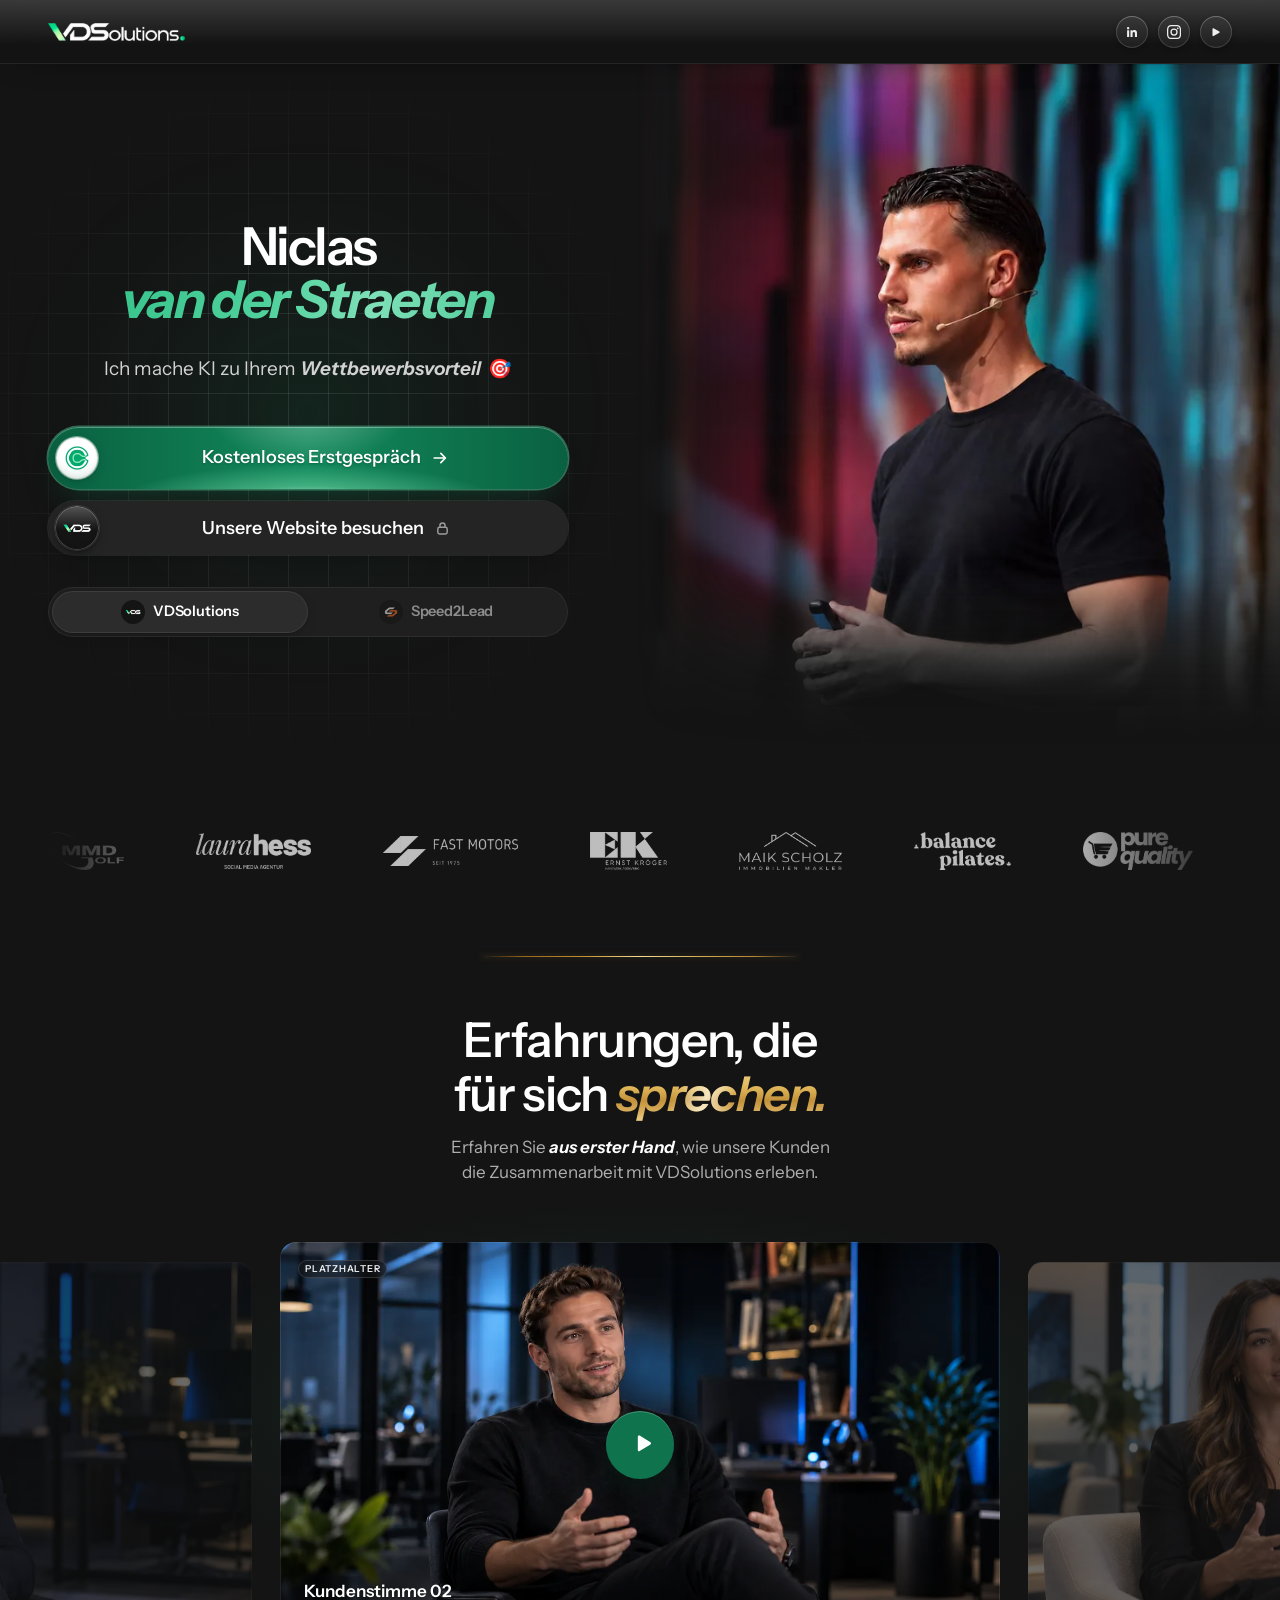
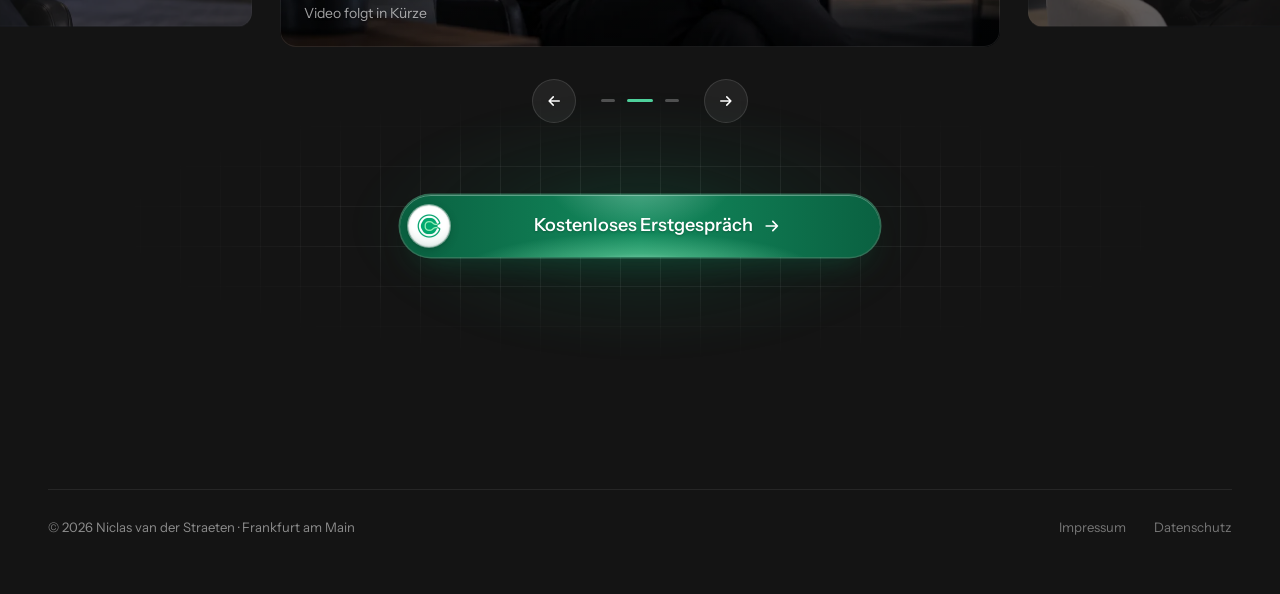
==== commit 6f9d25d0: "NV monogram icons, new share image and texts The favicon becomes a free-standing NV that switches be" ====
--- a/index.html
+++ b/index.html
@@ -4,12 +4,13 @@
   <meta charset="UTF-8" />
   <meta name="viewport" content="width=device-width, initial-scale=1.0" />
   <title>Niclas van der Straeten</title>
-  <meta name="description" content="Buche ein kostenloses Erstgespräch, besuche VDSolutions oder nimm direkt Kontakt auf." />
+  <meta name="description" content="Ich mache KI zu Ihrem Wettbewerbsvorteil. Jetzt kostenloses Erstgespräch buchen." />
   <link rel="canonical" href="https://niclasvanderstraeten.com/" />
-  <meta name="theme-color" content="#ffffff" />
+  <meta name="theme-color" content="#141414" />
 
   <link rel="icon" href="/favicon.ico" sizes="32x32" />
   <link rel="icon" href="/assets/icons/favicon-48.png" type="image/png" sizes="48x48" />
+  <link rel="icon" href="/favicon.svg" type="image/svg+xml" />
   <link rel="apple-touch-icon" href="/apple-touch-icon.png" />
   <link rel="manifest" href="/site.webmanifest" />
 
@@ -19,16 +20,17 @@
   <meta property="og:site_name" content="Niclas van der Straeten" />
   <meta property="og:locale" content="de_DE" />
   <meta property="og:url" content="https://niclasvanderstraeten.com/" />
-  <meta property="og:title" content="Niclas van der Straeten — Gründer von VDSolutions · KI-Beratung" />
-  <meta property="og:description" content="Buche ein kostenloses Erstgespräch, besuche VDSolutions oder nimm direkt Kontakt auf." />
-  <meta property="og:image" content="https://niclasvanderstraeten.com/assets/og-image.jpg" />
+  <meta property="og:title" content="Niclas van der Straeten" />
+  <meta property="og:description" content="Ich mache KI zu Ihrem Wettbewerbsvorteil. Jetzt kostenloses Erstgespräch buchen." />
+  <meta property="og:image" content="https://niclasvanderstraeten.com/assets/og-image-nv.jpg" />
+  <meta property="og:image:type" content="image/jpeg" />
   <meta property="og:image:width" content="1200" />
   <meta property="og:image:height" content="630" />
-  <meta property="og:image:alt" content="Rundes Profilbild von Niclas van der Straeten auf der Bühne, darunter Name und Rolle" />
+  <meta property="og:image:alt" content="Niclas van der Straeten auf der Bühne, darunter Name und die Botschaft „Ich mache KI zu Ihrem Wettbewerbsvorteil“" />
   <meta name="twitter:card" content="summary_large_image" />
-  <meta name="twitter:title" content="Niclas van der Straeten — Gründer von VDSolutions · KI-Beratung" />
-  <meta name="twitter:description" content="Buche ein kostenloses Erstgespräch, besuche VDSolutions oder nimm direkt Kontakt auf." />
-  <meta name="twitter:image" content="https://niclasvanderstraeten.com/assets/og-image.jpg" />
+  <meta name="twitter:title" content="Niclas van der Straeten" />
+  <meta name="twitter:description" content="Ich mache KI zu Ihrem Wettbewerbsvorteil. Jetzt kostenloses Erstgespräch buchen." />
+  <meta name="twitter:image" content="https://niclasvanderstraeten.com/assets/og-image-nv.jpg" />
 
   <link rel="preload" href="assets/fonts/instrument-sans-variable.woff2" as="font" type="font/woff2" crossorigin />
   <!-- Marke vor dem ersten Zeichnen festlegen: Mit ?brand=speed2lead blitzt
--- a/styles.css
+++ b/styles.css
@@ -2943,8 +2943,10 @@
     linear-gradient(180deg, rgb(255 255 255 / 0.11) 1px, transparent 1px);
   background-size: 32px 32px;
   background-position: center;
-  -webkit-mask-image: radial-gradient(min(62vw, 560px) 50% at 50% 50%, #000 0%, rgb(0 0 0 / 0.75) 50%, transparent 100%);
-  mask-image: radial-gradient(min(62vw, 560px) 50% at 50% 50%, #000 0%, rgb(0 0 0 / 0.75) 50%, transparent 100%);
+  /* Läuft nach unten innerhalb des Blatts vollständig aus (das Blatt
+     schneidet sonst ~130 px unter der Buttonmitte hart ab) */
+  -webkit-mask-image: radial-gradient(min(62vw, 560px) 34% at 50% 50%, #000 0%, rgb(0 0 0 / 0.55) 45%, rgb(0 0 0 / 0.15) 75%, transparent 100%);
+  mask-image: radial-gradient(min(62vw, 560px) 34% at 50% 50%, #000 0%, rgb(0 0 0 / 0.55) 45%, rgb(0 0 0 / 0.15) 75%, transparent 100%);
 }
 .closing-cta::after {
   width: min(120%, 720px);
@@ -2983,3 +2985,11 @@
     mask-image: radial-gradient(50% 50% at 50% 50%, #000 0%, rgb(0 0 0 / 0.7) 45%, transparent 100%);
   }
 }
+
+/* Handy und Tablet: Seite und Blatt sind beide dunkel, der volle
+   Abschnittsabstand wirkte dort wie eine Lücke */
+@media (max-width: 1023px) {
+  .voices {
+    margin-top: 26px;
+  }
+}
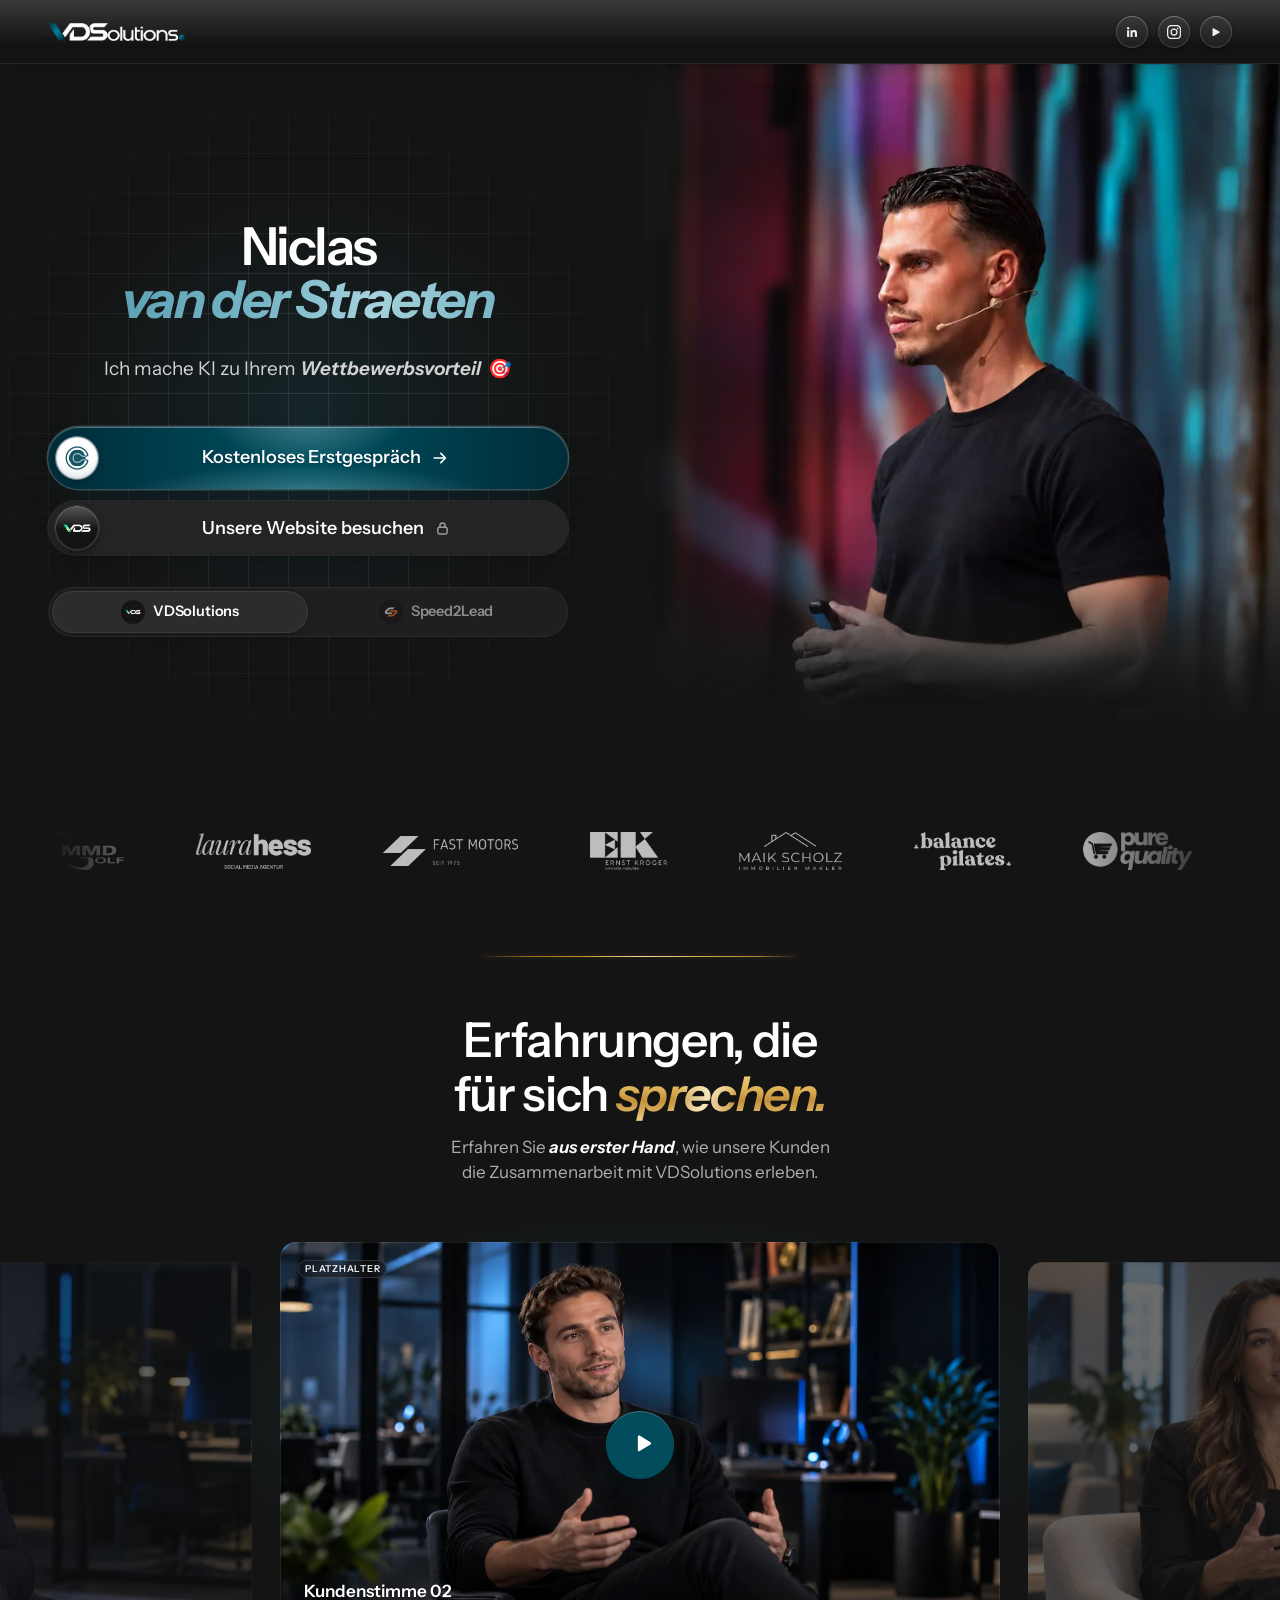
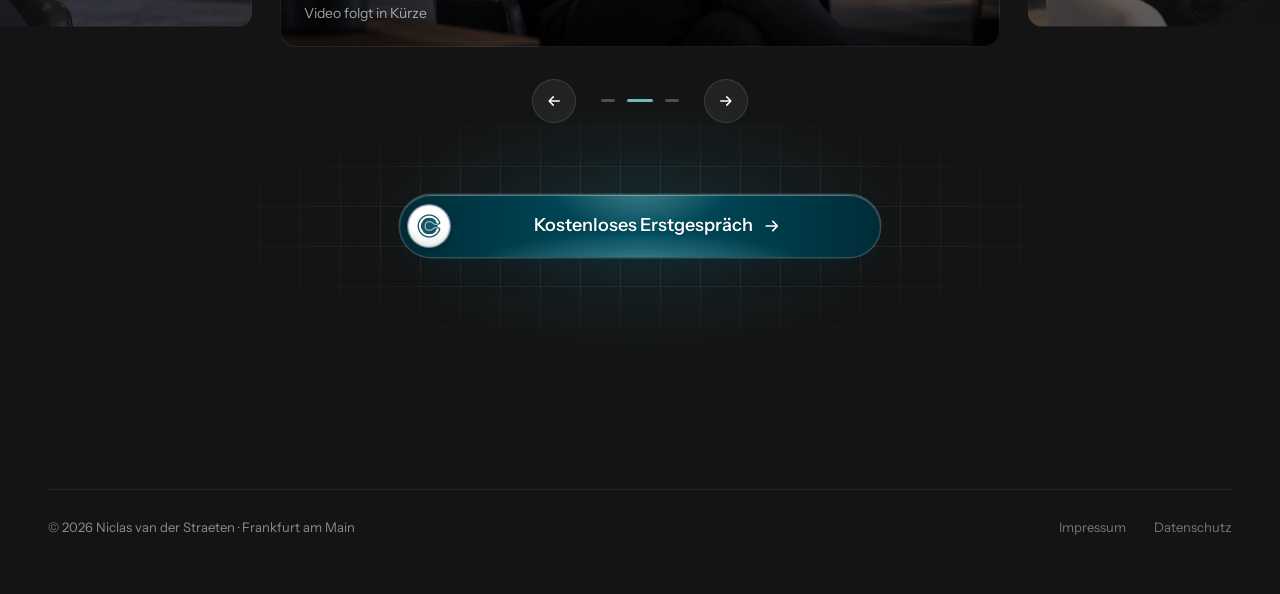
==== commit 3634d6fe: "VDSolutions in petrol The VDSolutions booking button follows the given petrol spec (#002C38 to #0050" ====
--- a/index.html
+++ b/index.html
@@ -3,7 +3,7 @@
 <head>
   <meta charset="UTF-8" />
   <meta name="viewport" content="width=device-width, initial-scale=1.0" />
-  <title>Niclas van der Straeten</title>
+  <title>Niclas van der Straeten · KI-Beratung</title>
   <meta name="description" content="Ich mache KI zu Ihrem Wettbewerbsvorteil. Jetzt kostenloses Erstgespräch buchen." />
   <link rel="canonical" href="https://niclasvanderstraeten.com/" />
   <meta name="theme-color" content="#141414" />
@@ -48,10 +48,13 @@
     "@type": "Person",
     "name": "Niclas van der Straeten",
     "url": "https://niclasvanderstraeten.com/",
-    "image": "https://niclasvanderstraeten.com/assets/niclas-avatar.webp",
-    "jobTitle": "Gründer",
-    "description": "KI-Beratung, Automatisierung und Business OS",
-    "worksFor": { "@type": "Organization", "name": "VDSolutions" },
+    "image": "https://niclasvanderstraeten.com/assets/niclas-profil.jpg",
+    "jobTitle": "Gründer & KI-Berater",
+    "description": "Ich mache KI zu Ihrem Wettbewerbsvorteil. KI-Beratung für Unternehmen.",
+    "worksFor": [
+      { "@type": "Organization", "name": "VDSolutions" },
+      { "@type": "Organization", "name": "Speed2Lead" }
+    ],
     "address": { "@type": "PostalAddress", "addressLocality": "Frankfurt am Main", "addressCountry": "DE" },
     "sameAs": [
       "https://www.linkedin.com/in/niclasvanderstraeten",
@@ -68,7 +71,7 @@
        überblendet), rechts die Social-Icons nebeneinander -->
   <header class="site-header">
     <div class="site-header__logo">
-      <img src="assets/logos-header/vdsolutions-gruen.webp" alt="VDSolutions" width="723" height="96"
+      <img src="assets/logos-header/vdsolutions-petrol.webp" alt="VDSolutions" width="763" height="96"
            data-brand-only="vdsolutions" />
       <img src="assets/logos-header/speed2lead.webp" alt="Speed2Lead" width="612" height="96"
            data-brand-only="speed2lead" />
@@ -307,35 +310,37 @@
     <article class="about">
       <ol class="timeline">
         <li class="timeline__step">
+          <span class="timeline__year">2020</span>
+          <span class="timeline__label">Einstieg als Fitnesstrainer</span>
+        </li>
+        <li class="timeline__step">
           <span class="timeline__year">2021</span>
-          <span class="timeline__label">Einstieg als Fitnesstrainer</span>
+          <span class="timeline__label">Fitnesstrainer B-Lizenz</span>
         </li>
         <li class="timeline__step">
           <span class="timeline__year">2022</span>
-          <span class="timeline__label">Fitnesstrainer B-Lizenz</span>
+          <span class="timeline__label">Start als Immobilienmakler</span>
         </li>
         <li class="timeline__step">
           <span class="timeline__year">2023</span>
-          <span class="timeline__label">Quereinstieg Immobilienb&uuml;ro</span>
+          <span class="timeline__label">Erste Ber&uuml;hrungspunkte mit KI</span>
         </li>
         <li class="timeline__step">
           <span class="timeline__year">2024</span>
-          <span class="timeline__label">Vertrieb als Makler</span>
+          <span class="timeline__label">KI im Immobilienb&uuml;ro eingef&uuml;hrt</span>
         </li>
         <li class="timeline__step">
           <span class="timeline__year">2025</span>
-          <span class="timeline__label">Gr&uuml;ndung von VDSolutions</span>
+          <span class="timeline__label">KI-Zertifikate &amp; VDSolutions</span>
         </li>
         <li class="timeline__step timeline__step--current">
           <span class="timeline__year">2026</span>
           <span class="timeline__label">Vollzeit in der KI-Beratung</span>
         </li>
       </ol>
-      <a id="about-cta" class="about-cta" target="_blank" rel="noopener noreferrer">
-        <span>Mehr &uuml;ber mich auf VDSolutions</span>
-        <svg viewBox="0 0 24 24" fill="none" stroke="currentColor" stroke-width="2"
-             stroke-linecap="round" stroke-linejoin="round" aria-hidden="true"><path d="M5 12h14"/><path d="m12 5 7 7-7 7"/></svg>
-      </a>
+      <!-- Am Ende der Geschichte: derselbe Termin-Button wie auf der Seite,
+           in der Farbe der aktiven Marke (app.js) -->
+      <ul id="about-links" class="links-list about-links"></ul>
     </article>
   </dialog>
 
--- a/styles.css
+++ b/styles.css
@@ -458,10 +458,10 @@
 .site-header__logo > img {
   height: calc(var(--logo-h) * 1.1);
 }
-/* VDSolutions-Logo (grün): gleich breit wie Speed2Lead (723 : 96 gegenüber
-   612 : 96), damit beide gleich groß wirken */
+/* VDSolutions-Logo (Petrol): gleich breit wie Speed2Lead (763 : 96
+   gegenüber 612 : 96), damit beide gleich groß wirken */
 .site-header__logo > img[data-brand-only="vdsolutions"] {
-  height: calc(var(--logo-h) * 1.1 * 612 / 723);
+  height: calc(var(--logo-h) * 1.1 * 612 / 763);
 }
 @media (max-width: 360px) {
   .site-header {
@@ -1280,12 +1280,25 @@
 /* Farbverlauf des Werdegangs: je Schritt die eigene Farbe (--dot) und die des
    folgenden (--dot-next). Der Strich blendet zwischen beiden über, dadurch
    wirkt die Kette trotz einzeln gefärbter Abschnitte wie ein Verlauf. */
-.timeline__step:nth-child(1) { --dot: #bfd4ff; --dot-next: #9ab8fb; --enter: 0.16s; }
-.timeline__step:nth-child(2) { --dot: #9ab8fb; --dot-next: #6e97f4; --enter: 0.28s; }
-.timeline__step:nth-child(3) { --dot: #6e97f4; --dot-next: #4376e9; --enter: 0.40s; }
-.timeline__step:nth-child(4) { --dot: #4376e9; --dot-next: #1d55d8; --enter: 0.52s; }
-.timeline__step:nth-child(5) { --dot: #1d55d8; --dot-next: #0039c4; --enter: 0.64s; }
-.timeline__step:nth-child(6) { --dot: #0039c4;                       --enter: 0.76s; }
+/* Farbreihe von hell (Anfang) nach satt (heute) in der Markenfarbe:
+   Petrol bei VDSolutions, Orange bei Speed2Lead */
+.timeline {
+  --tl-1: #cfe3e8; --tl-2: #a9ccd5; --tl-3: #7fb0bd; --tl-4: #5293a3;
+  --tl-5: #2c778a; --tl-6: #0f5f72; --tl-7: #003c4b;
+  --tl-halo: rgb(0 80 97 / 0.16);
+}
+:root[data-brand="speed2lead"] .timeline {
+  --tl-1: #ffdcc8; --tl-2: #ffc09c; --tl-3: #ffa16e; --tl-4: #ff8243;
+  --tl-5: #f76a24; --tl-6: #df5512; --tl-7: #c2410c;
+  --tl-halo: rgb(255 106 36 / 0.18);
+}
+.timeline__step:nth-child(1) { --dot: var(--tl-1); --dot-next: var(--tl-2); --enter: 0.16s; }
+.timeline__step:nth-child(2) { --dot: var(--tl-2); --dot-next: var(--tl-3); --enter: 0.28s; }
+.timeline__step:nth-child(3) { --dot: var(--tl-3); --dot-next: var(--tl-4); --enter: 0.40s; }
+.timeline__step:nth-child(4) { --dot: var(--tl-4); --dot-next: var(--tl-5); --enter: 0.52s; }
+.timeline__step:nth-child(5) { --dot: var(--tl-5); --dot-next: var(--tl-6); --enter: 0.64s; }
+.timeline__step:nth-child(6) { --dot: var(--tl-6); --dot-next: var(--tl-7); --enter: 0.76s; }
+.timeline__step:nth-child(7) { --dot: var(--tl-7);                        --enter: 0.88s; }
 
 /* Punkt */
 .timeline__step::before {
@@ -1362,17 +1375,17 @@
   /* erst wenn der Punkt steht, läuft die Linie weiter nach unten */
   animation-delay: calc(var(--enter) + 0.16s);
 }
-.about-cta {
+.about-links {
   animation: timelineRow 0.6s cubic-bezier(0.22, 1, 0.36, 1) both;
-  /* schließt an den letzten Schritt (0.76s) an */
-  animation-delay: 0.92s;
+  /* schließt an den letzten Schritt (0.88s) an */
+  animation-delay: 1s;
 }
 .timeline__step:last-child::after {
   display: none;
 }
 /* Heute: Hof um den kräftigsten Punkt, damit das Auge am Ziel hängen bleibt */
 .timeline__step--current::before {
-  box-shadow: 0 0 0 4px rgba(0, 57, 196, 0.14);
+  box-shadow: 0 0 0 4px var(--tl-halo);
 }
 .timeline__year {
   /* gleiche Ziffernbreite, damit die Jahre exakt untereinander stehen */
@@ -1405,43 +1418,15 @@
   }
 }
 
-/* Weiterführender Verweis am Ende des Werdegangs. Bewusst als Textzeile mit
-   Trennlinie statt als Kachel: eine erhabene Fläche würde hier mit dem
-   Erstgespräch-CTA auf der Seite darunter um die Aufmerksamkeit konkurrieren. */
-.about-cta {
-  display: flex;
-  align-items: center;
-  gap: 8px;
+/* Termin-Button am Ende der Geschichte: Trennlinie darüber, ohne Hüpfer —
+   im Dialog wäre Bewegung aufdringlich, der Lichtreflex bleibt */
+.about-links {
   margin-top: 20px;
-  padding-top: 18px;
+  padding-top: 20px;
   border-top: 1px solid var(--border);
-  color: var(--label-strong);
-  font-size: 0.86rem;
-  font-weight: 600;
-  text-decoration: none;
-  transition: color 0.18s ease;
-}
-.about-cta svg {
-  width: 16px;
-  height: 16px;
-  /* Pfeil an die rechte Kante, damit die Zeile wie ein Weiter-Ziel liest */
-  margin-left: auto;
-  transition: transform 0.18s ease;
-}
-.about-cta:focus-visible {
-  outline: 3px solid var(--focus-ring);
-  outline-offset: 3px;
-  border-radius: 4px;
-}
-
-/* Nur mit gesetzter URL reagieren — ohne href ist die Zeile reine Ankündigung */
-@media (hover: hover) and (pointer: fine) {
-  .about-cta[href]:hover {
-    color: var(--text);
-  }
-  .about-cta[href]:hover svg {
-    transform: translateX(3px);
-  }
+}
+.about-links .cta {
+  animation: none;
 }
 
 /* ---------- Staggered entrance (once, on load) ----------
@@ -2507,36 +2492,41 @@
   }
 }
 
-/* VDSolutions in Grün (seit 22.10.2026, vorher Blau): Smaragd #0F7A52 für
-   die Buttons, hellere Töne für Schrift auf Anthrazit. Speed2Lead bleibt
-   Orange. */
+/* VDSolutions: Termin-Button in Petrol (seit 23.10.2026, nach Vorgabe) —
+   Verlauf #002C38 (Ränder) → #005061 (Mitte), Grundfarbe #003C4B, Schein
+   von unten #E0EDF1 55 %, Kontur #6F9FAD 40 %, Schatten #002C38 50 %.
+   Schrift-Akzente (Nachname) bleiben Grün. Speed2Lead bleibt Orange. */
 :root[data-brand="vdsolutions"] {
-  --cta-base: #0f7a52;
-  --cta-edge: #0a6141;
-  --cta-mid: #12895c;
-  --cta-glow: rgb(222 255 240 / 0.9);
-  --cta-glow-2: rgb(120 220 170 / 0.45);
-  --cta-glow-3: rgb(60 200 140 / 0);
-  --cta-ring: rgb(90 210 160 / 0.45);
-  --cta-drop: rgb(15 122 82 / 0.45);
-  --badge-drop: rgb(0 50 30 / 0.3);
-  --badge-drop-2: rgb(0 50 30 / 0.24);
-  --badge-tint: rgb(10 110 70 / 0.07);
-  --badge-edge: rgb(0 70 45 / 0.12);
-  --badge-inner: rgb(0 70 45 / 0.08);
-  --name-1: #2fbf86;
-  --name-2: #4fd19c;
-  --name-3: #7fe0b8;
-  --name-4: #36c48c;
+  --cta-base: #003c4b;
+  --cta-edge: #002c38;
+  --cta-mid: #005061;
+  --cta-glow: rgb(224 237 241 / 0.55);
+  --cta-glow-2: rgb(160 200 212 / 0.25);
+  --cta-glow-3: rgb(111 159 173 / 0);
+  --cta-ring: rgb(111 159 173 / 0.4);
+  --cta-drop: rgb(0 44 56 / 0.5);
+  --badge-drop: rgb(0 30 40 / 0.35);
+  --badge-drop-2: rgb(0 30 40 / 0.28);
+  --badge-tint: rgb(0 60 75 / 0.07);
+  --badge-edge: rgb(0 44 56 / 0.12);
+  --badge-inner: rgb(0 44 56 / 0.08);
+  /* Nachname: helle Petroltöne, damit er auf Anthrazit leuchtet */
+  --name-1: #4f97aa;
+  --name-2: #78b6c6;
+  --name-3: #a6d2dd;
+  --name-4: #5ea4b6;
+  /* Schein hinter Block und Abschluss-Button: das Button-Petrol ist dafür
+     zu dunkel */
+  --accent-glow: #1f8199;
 }
 .cta .btn-content--vdsolutions {
-  text-shadow: 0 1px 2px rgb(0 50 30 / 0.35);
+  text-shadow: 0 1px 2px rgb(0 30 40 / 0.4);
 }
 
 /* VDSolutions dunkel: Anthrazit, dunkles Glas, helle Schrift; auch das
    Kundenstimmen-Blatt bleibt dunkel (weiße Logos, helles Gold) */
 :root[data-brand="vdsolutions"] {
-  --focus-ring: #4fd19c;
+  --focus-ring: #78b6c6;
 }
 :root[data-brand="vdsolutions"] body {
   background-color: #141414;
@@ -2560,7 +2550,7 @@
   color: #d2d2d2;
 }
 :root[data-brand="vdsolutions"] .cta {
-  --cta-focus: #4fd19c;
+  --cta-focus: #78b6c6;
 }
 :root[data-brand="vdsolutions"] .btn-secondary {
   background-color: #242424;
@@ -2576,7 +2566,7 @@
     0 1px 2px rgb(0 0 0 / 0.4);
 }
 :root[data-brand="vdsolutions"] .btn-secondary:focus-visible {
-  outline-color: #4fd19c;
+  outline-color: #78b6c6;
 }
 :root[data-brand="vdsolutions"] .brand-seg {
   --seg-bg: #1f1f1f;
@@ -2593,11 +2583,11 @@
   color: #767676;
 }
 :root[data-brand="vdsolutions"] .voices {
-  --v-glow: rgb(18 160 106 / 0.16);
-  --v-accent: #4fd19c;
-  --v-play: rgb(15 122 82 / 0.94);
-  --v-play-shadow: rgb(0 60 35 / 0.6);
-  --v-focus: #4fd19c;
+  --v-glow: rgb(31 129 153 / 0.18);
+  --v-accent: #78b6c6;
+  --v-play: rgb(0 80 97 / 0.94);
+  --v-play-shadow: rgb(0 30 40 / 0.6);
+  --v-focus: #78b6c6;
 }
 
 /* Lichtreflex auf dem Termin-Button: alle 4 s gleitet ein weicher
@@ -2952,8 +2942,8 @@
   width: min(120%, 720px);
   height: 260px;
   background: radial-gradient(50% 50% at 50% 50%,
-    color-mix(in srgb, var(--cta-base) 26%, transparent) 0%,
-    color-mix(in srgb, var(--cta-base) 8%, transparent) 55%,
+    color-mix(in srgb, var(--accent-glow, var(--cta-base)) 26%, transparent) 0%,
+    color-mix(in srgb, var(--accent-glow, var(--cta-base)) 8%, transparent) 55%,
     transparent 100%);
   filter: blur(8px);
 }
@@ -2975,7 +2965,7 @@
     pointer-events: none;
     background-image:
       radial-gradient(44% 40% at 50% 50%,
-        color-mix(in srgb, var(--cta-base) 16%, transparent) 0%,
+        color-mix(in srgb, var(--accent-glow, var(--cta-base)) 16%, transparent) 0%,
         transparent 100%),
       linear-gradient(90deg, rgb(255 255 255 / 0.11) 1px, transparent 1px),
       linear-gradient(180deg, rgb(255 255 255 / 0.11) 1px, transparent 1px);
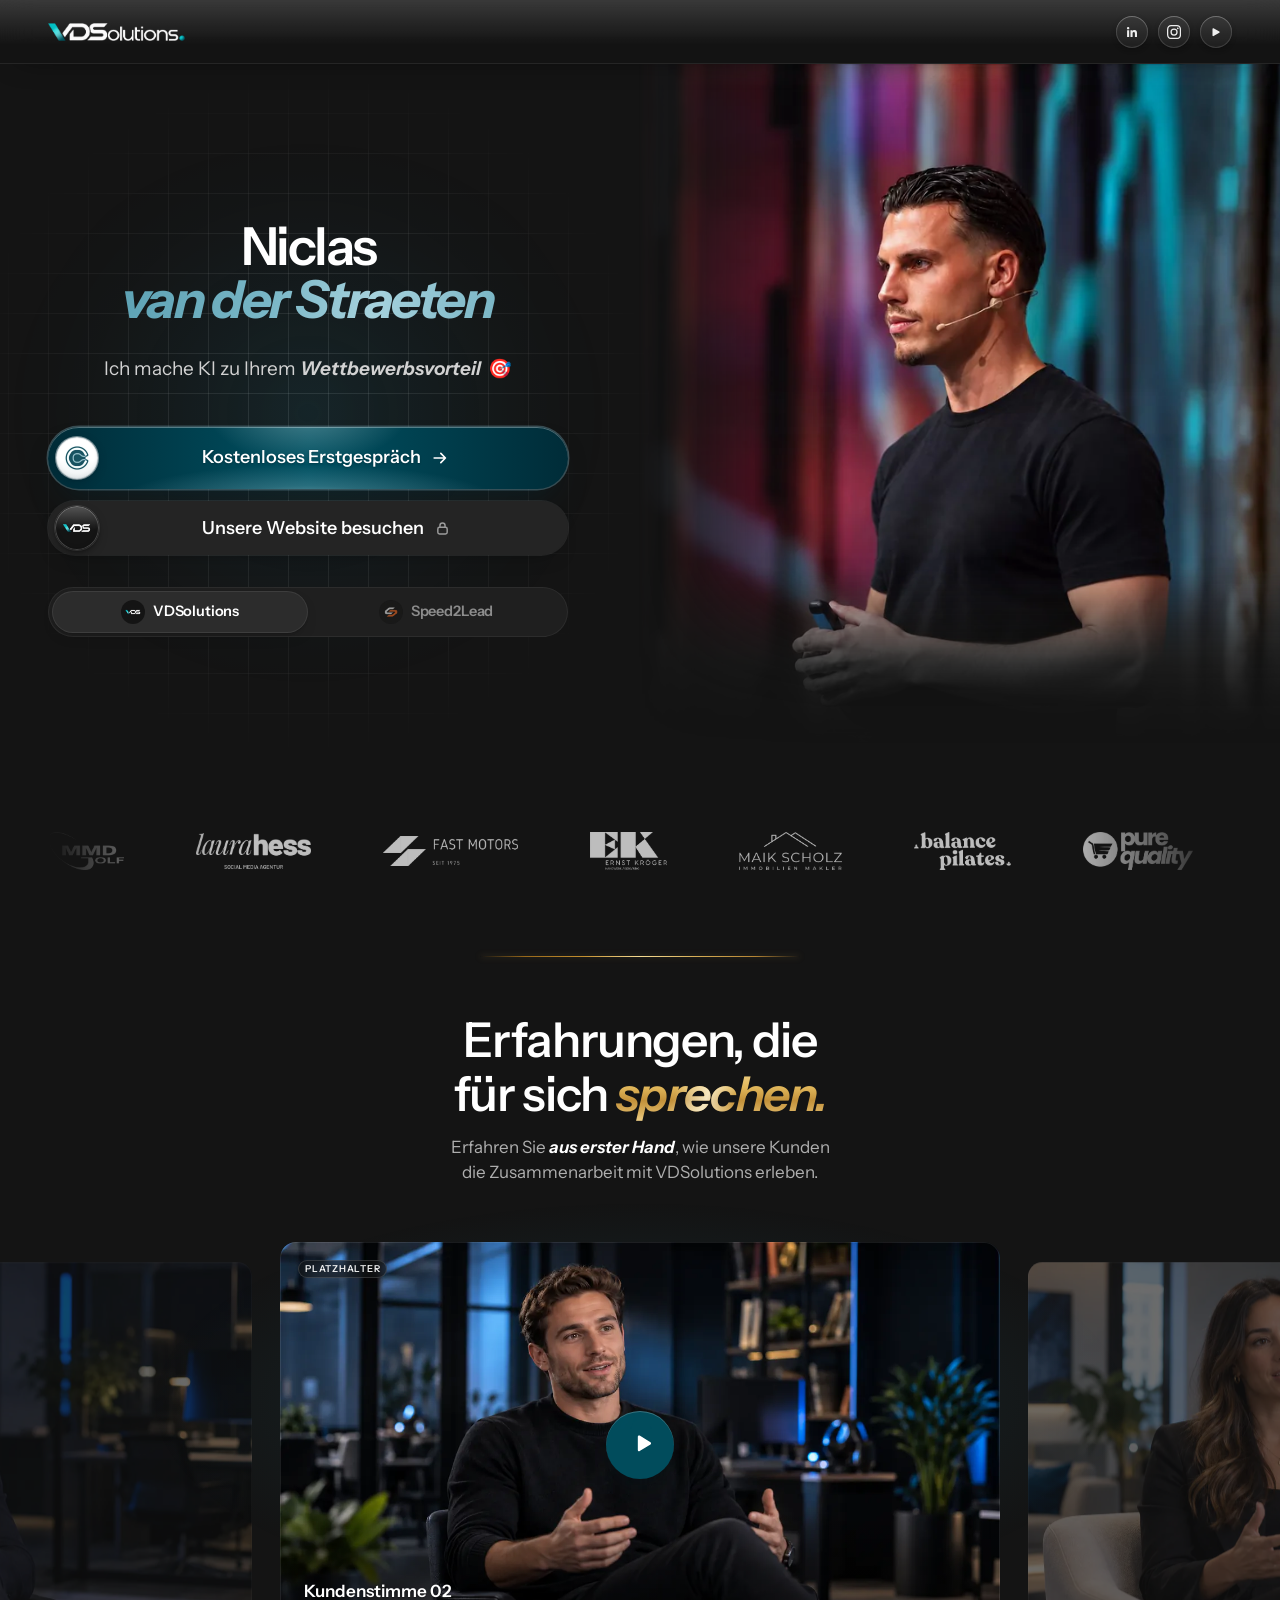
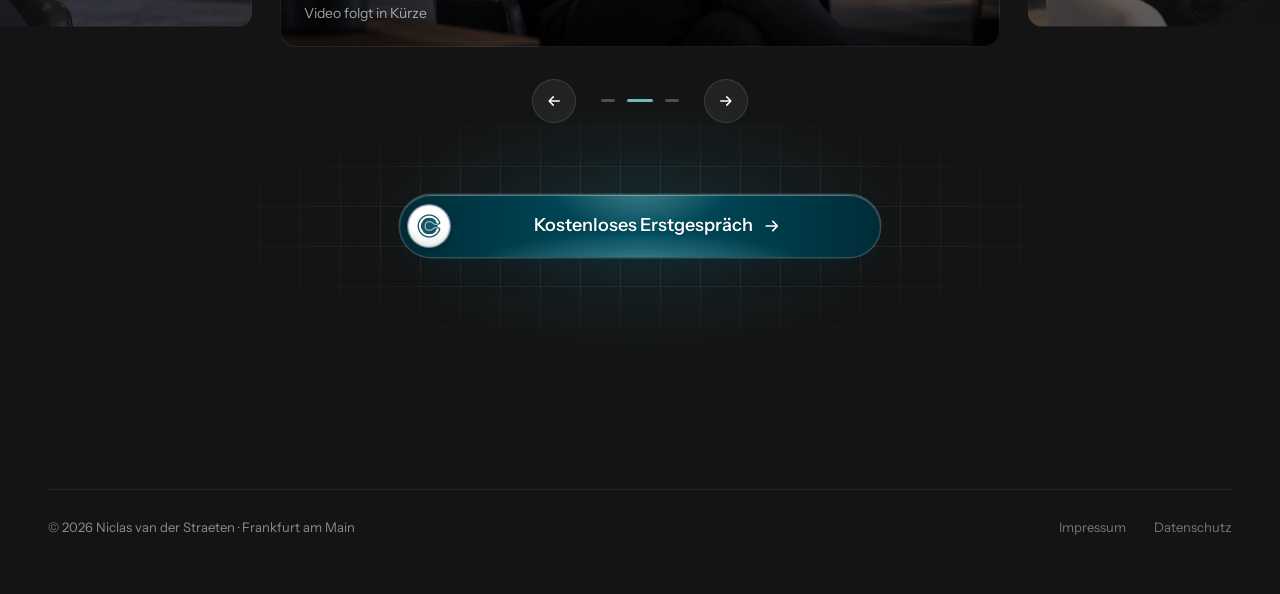
==== commit 377a067d: "Brighter petrol logo and petrol VDS mark The header uses the refined petrol logo with a white wordma" ====
--- a/index.html
+++ b/index.html
@@ -71,7 +71,7 @@
        überblendet), rechts die Social-Icons nebeneinander -->
   <header class="site-header">
     <div class="site-header__logo">
-      <img src="assets/logos-header/vdsolutions-petrol.webp" alt="VDSolutions" width="763" height="96"
+      <img src="assets/logos-header/vdsolutions-petrol.webp" alt="VDSolutions" width="750" height="96"
            data-brand-only="vdsolutions" />
       <img src="assets/logos-header/speed2lead.webp" alt="Speed2Lead" width="612" height="96"
            data-brand-only="speed2lead" />
--- a/styles.css
+++ b/styles.css
@@ -458,10 +458,10 @@
 .site-header__logo > img {
   height: calc(var(--logo-h) * 1.1);
 }
-/* VDSolutions-Logo (Petrol): gleich breit wie Speed2Lead (763 : 96
+/* VDSolutions-Logo (Petrol): gleich breit wie Speed2Lead (750 : 96
    gegenüber 612 : 96), damit beide gleich groß wirken */
 .site-header__logo > img[data-brand-only="vdsolutions"] {
-  height: calc(var(--logo-h) * 1.1 * 612 / 763);
+  height: calc(var(--logo-h) * 1.1 * 612 / 750);
 }
 @media (max-width: 360px) {
   .site-header {
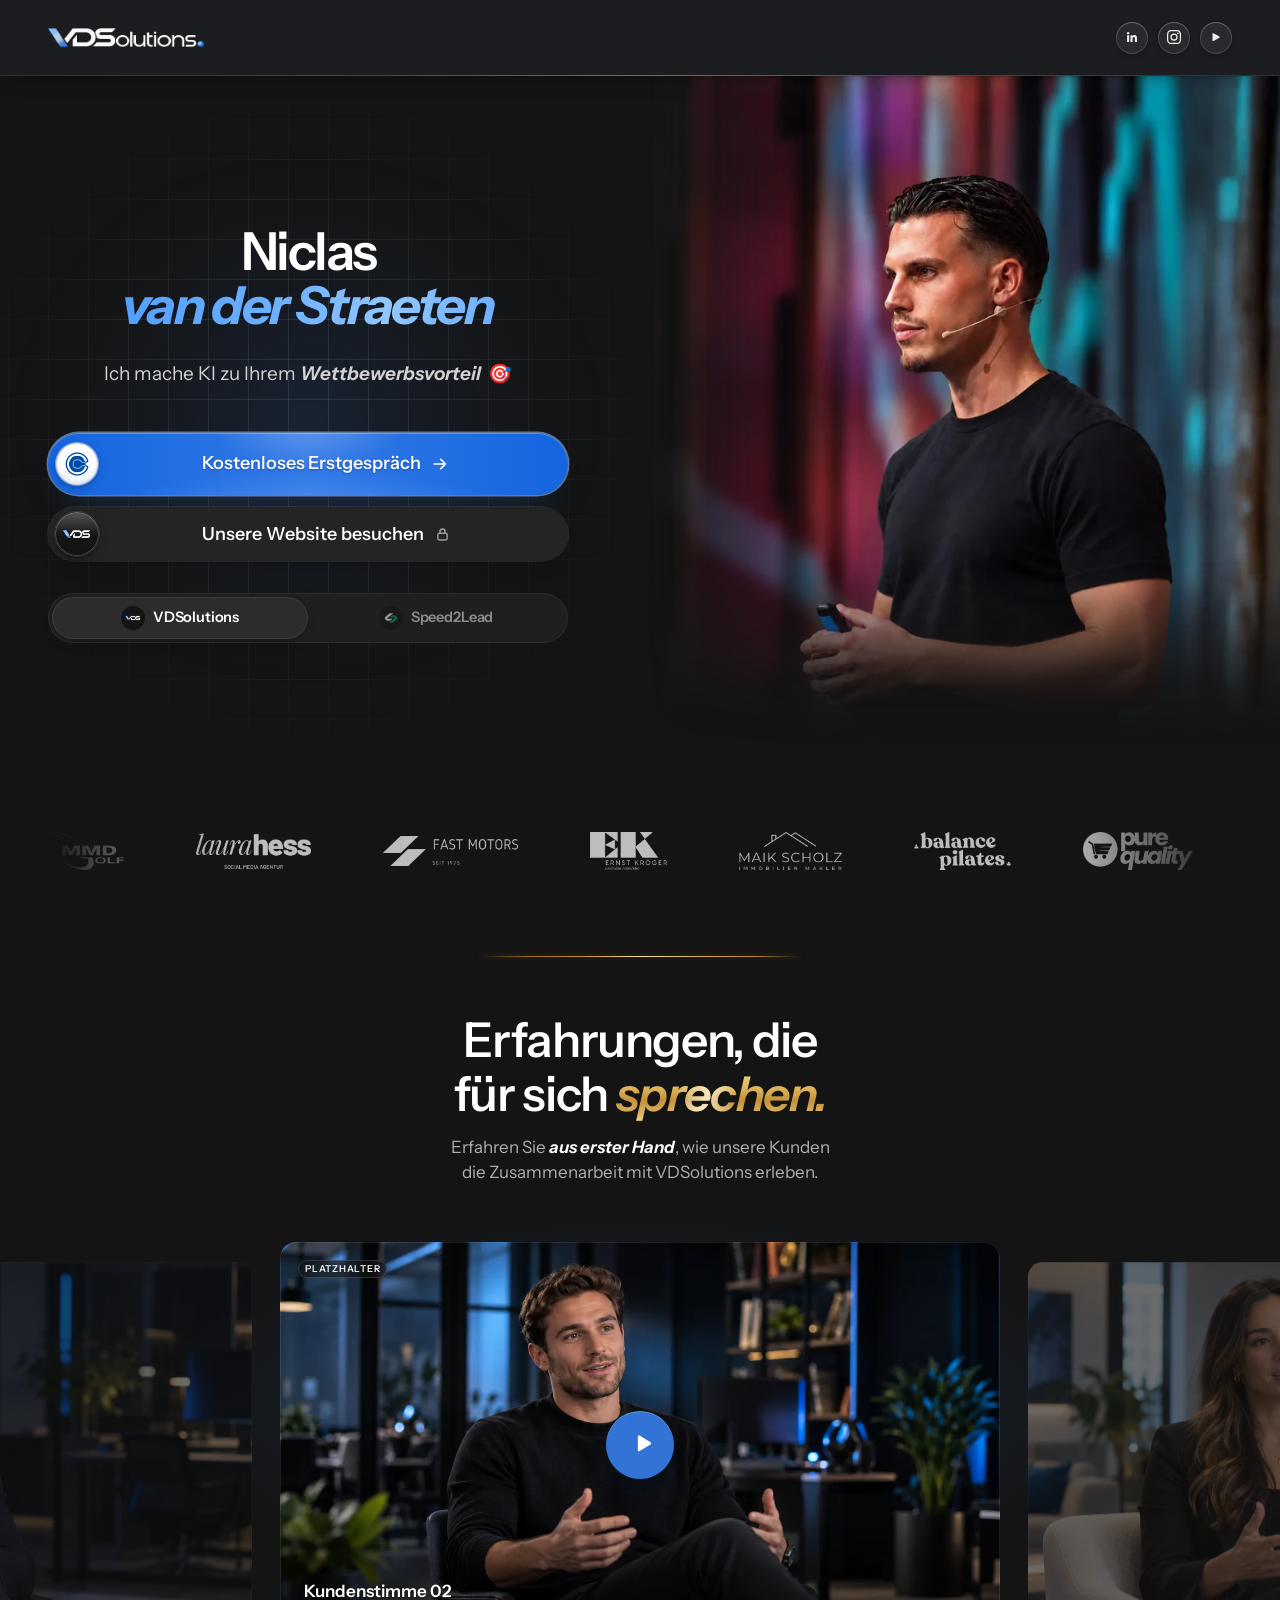
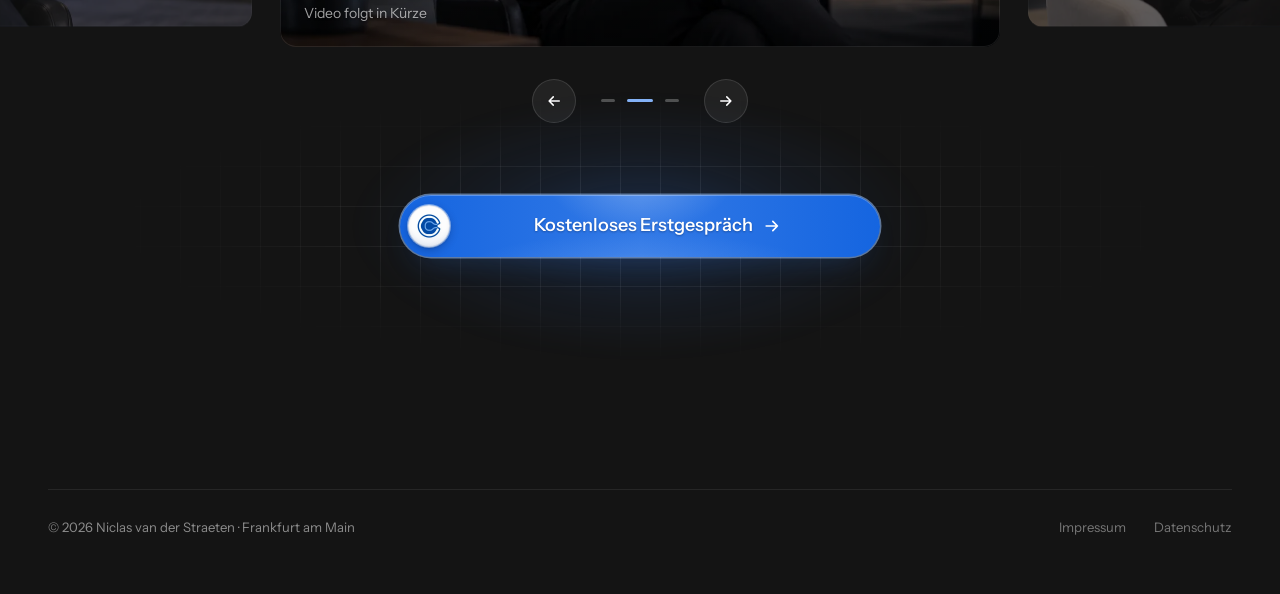
==== commit f1c3bdba: "Original stage photo back with natural hands; Speed2Lead accents in gold Co-Authored-By: Claude Opus" ====
--- a/index.html
+++ b/index.html
@@ -22,7 +22,7 @@
   <meta property="og:url" content="https://niclasvanderstraeten.com/" />
   <meta property="og:title" content="Niclas van der Straeten" />
   <meta property="og:description" content="Ich mache KI zu Ihrem Wettbewerbsvorteil. Jetzt kostenloses Erstgespräch buchen." />
-  <meta property="og:image" content="https://niclasvanderstraeten.com/assets/og-image-nv.jpg" />
+  <meta property="og:image" content="https://niclasvanderstraeten.com/assets/vorschau/link-vorschau.jpg" />
   <meta property="og:image:type" content="image/jpeg" />
   <meta property="og:image:width" content="1200" />
   <meta property="og:image:height" content="630" />
@@ -30,9 +30,9 @@
   <meta name="twitter:card" content="summary_large_image" />
   <meta name="twitter:title" content="Niclas van der Straeten" />
   <meta name="twitter:description" content="Ich mache KI zu Ihrem Wettbewerbsvorteil. Jetzt kostenloses Erstgespräch buchen." />
-  <meta name="twitter:image" content="https://niclasvanderstraeten.com/assets/og-image-nv.jpg" />
-
-  <link rel="preload" href="assets/fonts/instrument-sans-variable.woff2" as="font" type="font/woff2" crossorigin />
+  <meta name="twitter:image" content="https://niclasvanderstraeten.com/assets/vorschau/link-vorschau.jpg" />
+
+  <link rel="preload" href="assets/schriften/instrument-sans-variable.woff2" as="font" type="font/woff2" crossorigin />
   <!-- Marke vor dem ersten Zeichnen festlegen: Mit ?brand=speed2lead blitzt
        sonst kurz VDSolutions auf. Ohne Parameter bleibt es VDSolutions. -->
   <script>
@@ -48,7 +48,7 @@
     "@type": "Person",
     "name": "Niclas van der Straeten",
     "url": "https://niclasvanderstraeten.com/",
-    "image": "https://niclasvanderstraeten.com/assets/niclas-profil.jpg",
+    "image": "https://niclasvanderstraeten.com/assets/fotos/niclas-profil.jpg",
     "jobTitle": "Gründer & KI-Berater",
     "description": "Ich mache KI zu Ihrem Wettbewerbsvorteil. KI-Beratung für Unternehmen.",
     "worksFor": [
@@ -71,9 +71,9 @@
        überblendet), rechts die Social-Icons nebeneinander -->
   <header class="site-header">
     <div class="site-header__logo">
-      <img src="assets/logos-header/vdsolutions-petrol.webp" alt="VDSolutions" width="750" height="96"
+      <img src="assets/marken/vdsolutions/logo.webp" alt="VDSolutions" width="750" height="96"
            data-brand-only="vdsolutions" />
-      <img src="assets/logos-header/speed2lead.webp" alt="Speed2Lead" width="612" height="96"
+      <img src="assets/marken/speed2lead/logo.webp" alt="Speed2Lead" width="606" height="96"
            data-brand-only="speed2lead" />
     </div>
     <nav class="socials" aria-label="Social Media">
@@ -88,8 +88,8 @@
         <button type="button" id="about-open" class="hero__button" aria-haspopup="dialog"
                 aria-label="Über mich">
           <img class="hero__img"
-               srcset="assets/niclas-hero-800.webp 800w, assets/niclas-hero-1200.webp 1200w"
-               sizes="(min-width: 600px) 540px, 100vw" src="assets/niclas-hero-800.webp"
+               srcset="assets/fotos/niclas-buehne-800.webp 800w, assets/fotos/niclas-buehne-1200.webp 1200w"
+               sizes="(min-width: 600px) 540px, 100vw" src="assets/fotos/niclas-buehne-800.webp"
                alt="Niclas van der Straeten auf der Bühne"
                width="1200" height="1200" fetchpriority="high"
                onerror="this.hidden = true" />
@@ -116,10 +116,10 @@
         <div class="brand-seg" role="group" aria-label="Marke">
           <span class="brand-seg__thumb" aria-hidden="true"></span>
           <button type="button" class="brand-seg__opt" data-brand-target="vdsolutions" aria-pressed="true">
-            <img src="assets/icons-btn/vds-icon.webp" alt="" width="168" height="168" />VDSolutions
+            <img src="assets/marken/vdsolutions/zeichen.webp" alt="" width="168" height="168" />VDSolutions
           </button>
           <button type="button" class="brand-seg__opt" data-brand-target="speed2lead" aria-pressed="false">
-            <img src="assets/icons-btn/s2l-icon.webp" alt="" width="168" height="168" />Speed2Lead
+            <img src="assets/marken/speed2lead/zeichen.webp" alt="" width="168" height="168" />Speed2Lead
           </button>
         </div>
       </div>
@@ -143,61 +143,61 @@
            allererste Ausgabe; alle Wiederholungen sind aria-hidden.
            --logo-scale gleicht breite Wortmarken und kompakte Bildmarken aus:
            min(1.2, max(0.64, √(4 ÷ Seitenverhältnis))), berechnet von
-           assets/_originals/kundenlogos_render.js. -->
+           quellen/skripte/referenzen-vdsolutions_erzeugen.js. -->
       <div class="logos">
         <div class="marquee">
           <div class="track">
             <ul class="group" aria-label="Kundenlogos">
-              <li><img src="assets/logos/mmd-golf.webp" alt="MMD Golf" width="229" height="116" style="--logo-scale:1.20" loading="eager" decoding="async" /></li>
-              <li><img src="assets/logos/laura-hess.webp" alt="Laura Hess Social Media Agentur" width="346" height="107" style="--logo-scale:1.11" loading="eager" decoding="async" /></li>
-              <li><img src="assets/logos/fast-motors.webp" alt="Fast Motors" width="410" height="91" style="--logo-scale:0.94" loading="eager" decoding="async" /></li>
-              <li><img src="assets/logos/ernst-kroeger.webp" alt="Ernst Kröger Handwerk und Beratung" width="231" height="116" style="--logo-scale:1.20" loading="eager" decoding="async" /></li>
-              <li><img src="assets/logos/maik-scholz.webp" alt="Maik Scholz Immobilienmakler" width="312" height="116" style="--logo-scale:1.20" loading="eager" decoding="async" /></li>
-              <li><img src="assets/logos/balance-pilates.webp" alt="balance pilates" width="295" height="116" style="--logo-scale:1.20" loading="eager" decoding="async" /></li>
-              <li><img src="assets/logos/pure-quality.webp" alt="pure quality" width="327" height="113" style="--logo-scale:1.18" loading="eager" decoding="async" /></li>
-              <li><img src="assets/logos/brinker-heimann.webp" alt="Brinker &amp; Heimann Kriminalrecht" width="394" height="94" style="--logo-scale:0.98" loading="eager" decoding="async" /></li>
-              <li><img src="assets/logos/hausarztpraxis-lorenz-jahnke.webp" alt="Hausärztliche Gemeinschaftspraxis Dr. med. Lorenz &amp; Dr. med. Jahnke" width="362" height="102" style="--logo-scale:1.06" loading="eager" decoding="async" /></li>
-              <li><img src="assets/logos/buon-gusto.webp" alt="Restaurant Buon Gusto" width="403" height="93" style="--logo-scale:0.96" loading="eager" decoding="async" /></li>
-              <li><img src="assets/logos/autohaus-glasstadt.webp" alt="KFZ-Meisterbetrieb Autohaus Glasstadt" width="243" height="116" style="--logo-scale:1.20" loading="eager" decoding="async" /></li>
-              <li><img src="assets/logos/madika.webp" alt="madika Social Media Agentur" width="350" height="106" style="--logo-scale:1.10" loading="eager" decoding="async" /></li>
-              <li aria-hidden="true"><img src="assets/logos/mmd-golf.webp" alt="MMD Golf" width="229" height="116" style="--logo-scale:1.20" loading="eager" decoding="async" /></li>
-              <li aria-hidden="true"><img src="assets/logos/laura-hess.webp" alt="Laura Hess Social Media Agentur" width="346" height="107" style="--logo-scale:1.11" loading="eager" decoding="async" /></li>
-              <li aria-hidden="true"><img src="assets/logos/fast-motors.webp" alt="Fast Motors" width="410" height="91" style="--logo-scale:0.94" loading="eager" decoding="async" /></li>
-              <li aria-hidden="true"><img src="assets/logos/ernst-kroeger.webp" alt="Ernst Kröger Handwerk und Beratung" width="231" height="116" style="--logo-scale:1.20" loading="eager" decoding="async" /></li>
-              <li aria-hidden="true"><img src="assets/logos/maik-scholz.webp" alt="Maik Scholz Immobilienmakler" width="312" height="116" style="--logo-scale:1.20" loading="eager" decoding="async" /></li>
-              <li aria-hidden="true"><img src="assets/logos/balance-pilates.webp" alt="balance pilates" width="295" height="116" style="--logo-scale:1.20" loading="eager" decoding="async" /></li>
-              <li aria-hidden="true"><img src="assets/logos/pure-quality.webp" alt="pure quality" width="327" height="113" style="--logo-scale:1.18" loading="eager" decoding="async" /></li>
-              <li aria-hidden="true"><img src="assets/logos/brinker-heimann.webp" alt="Brinker &amp; Heimann Kriminalrecht" width="394" height="94" style="--logo-scale:0.98" loading="eager" decoding="async" /></li>
-              <li aria-hidden="true"><img src="assets/logos/hausarztpraxis-lorenz-jahnke.webp" alt="Hausärztliche Gemeinschaftspraxis Dr. med. Lorenz &amp; Dr. med. Jahnke" width="362" height="102" style="--logo-scale:1.06" loading="eager" decoding="async" /></li>
-              <li aria-hidden="true"><img src="assets/logos/buon-gusto.webp" alt="Restaurant Buon Gusto" width="403" height="93" style="--logo-scale:0.96" loading="eager" decoding="async" /></li>
-              <li aria-hidden="true"><img src="assets/logos/autohaus-glasstadt.webp" alt="KFZ-Meisterbetrieb Autohaus Glasstadt" width="243" height="116" style="--logo-scale:1.20" loading="eager" decoding="async" /></li>
-              <li aria-hidden="true"><img src="assets/logos/madika.webp" alt="madika Social Media Agentur" width="350" height="106" style="--logo-scale:1.10" loading="eager" decoding="async" /></li>
+              <li><img src="assets/referenzen/vdsolutions/mmd-golf.webp" alt="MMD Golf" width="229" height="116" style="--logo-scale:1.20" loading="eager" decoding="async" /></li>
+              <li><img src="assets/referenzen/vdsolutions/laura-hess.webp" alt="Laura Hess Social Media Agentur" width="346" height="107" style="--logo-scale:1.11" loading="eager" decoding="async" /></li>
+              <li><img src="assets/referenzen/vdsolutions/fast-motors.webp" alt="Fast Motors" width="410" height="91" style="--logo-scale:0.94" loading="eager" decoding="async" /></li>
+              <li><img src="assets/referenzen/vdsolutions/ernst-kroeger.webp" alt="Ernst Kröger Handwerk und Beratung" width="231" height="116" style="--logo-scale:1.20" loading="eager" decoding="async" /></li>
+              <li><img src="assets/referenzen/vdsolutions/maik-scholz.webp" alt="Maik Scholz Immobilienmakler" width="312" height="116" style="--logo-scale:1.20" loading="eager" decoding="async" /></li>
+              <li><img src="assets/referenzen/vdsolutions/balance-pilates.webp" alt="balance pilates" width="295" height="116" style="--logo-scale:1.20" loading="eager" decoding="async" /></li>
+              <li><img src="assets/referenzen/vdsolutions/pure-quality.webp" alt="pure quality" width="327" height="113" style="--logo-scale:1.18" loading="eager" decoding="async" /></li>
+              <li><img src="assets/referenzen/vdsolutions/brinker-heimann.webp" alt="Brinker &amp; Heimann Kriminalrecht" width="394" height="94" style="--logo-scale:0.98" loading="eager" decoding="async" /></li>
+              <li><img src="assets/referenzen/vdsolutions/hausarztpraxis-lorenz-jahnke.webp" alt="Hausärztliche Gemeinschaftspraxis Dr. med. Lorenz &amp; Dr. med. Jahnke" width="362" height="102" style="--logo-scale:1.06" loading="eager" decoding="async" /></li>
+              <li><img src="assets/referenzen/vdsolutions/buon-gusto.webp" alt="Restaurant Buon Gusto" width="403" height="93" style="--logo-scale:0.96" loading="eager" decoding="async" /></li>
+              <li><img src="assets/referenzen/vdsolutions/autohaus-glasstadt.webp" alt="KFZ-Meisterbetrieb Autohaus Glasstadt" width="243" height="116" style="--logo-scale:1.20" loading="eager" decoding="async" /></li>
+              <li><img src="assets/referenzen/vdsolutions/madika.webp" alt="madika Social Media Agentur" width="350" height="106" style="--logo-scale:1.10" loading="eager" decoding="async" /></li>
+              <li aria-hidden="true"><img src="assets/referenzen/vdsolutions/mmd-golf.webp" alt="MMD Golf" width="229" height="116" style="--logo-scale:1.20" loading="eager" decoding="async" /></li>
+              <li aria-hidden="true"><img src="assets/referenzen/vdsolutions/laura-hess.webp" alt="Laura Hess Social Media Agentur" width="346" height="107" style="--logo-scale:1.11" loading="eager" decoding="async" /></li>
+              <li aria-hidden="true"><img src="assets/referenzen/vdsolutions/fast-motors.webp" alt="Fast Motors" width="410" height="91" style="--logo-scale:0.94" loading="eager" decoding="async" /></li>
+              <li aria-hidden="true"><img src="assets/referenzen/vdsolutions/ernst-kroeger.webp" alt="Ernst Kröger Handwerk und Beratung" width="231" height="116" style="--logo-scale:1.20" loading="eager" decoding="async" /></li>
+              <li aria-hidden="true"><img src="assets/referenzen/vdsolutions/maik-scholz.webp" alt="Maik Scholz Immobilienmakler" width="312" height="116" style="--logo-scale:1.20" loading="eager" decoding="async" /></li>
+              <li aria-hidden="true"><img src="assets/referenzen/vdsolutions/balance-pilates.webp" alt="balance pilates" width="295" height="116" style="--logo-scale:1.20" loading="eager" decoding="async" /></li>
+              <li aria-hidden="true"><img src="assets/referenzen/vdsolutions/pure-quality.webp" alt="pure quality" width="327" height="113" style="--logo-scale:1.18" loading="eager" decoding="async" /></li>
+              <li aria-hidden="true"><img src="assets/referenzen/vdsolutions/brinker-heimann.webp" alt="Brinker &amp; Heimann Kriminalrecht" width="394" height="94" style="--logo-scale:0.98" loading="eager" decoding="async" /></li>
+              <li aria-hidden="true"><img src="assets/referenzen/vdsolutions/hausarztpraxis-lorenz-jahnke.webp" alt="Hausärztliche Gemeinschaftspraxis Dr. med. Lorenz &amp; Dr. med. Jahnke" width="362" height="102" style="--logo-scale:1.06" loading="eager" decoding="async" /></li>
+              <li aria-hidden="true"><img src="assets/referenzen/vdsolutions/buon-gusto.webp" alt="Restaurant Buon Gusto" width="403" height="93" style="--logo-scale:0.96" loading="eager" decoding="async" /></li>
+              <li aria-hidden="true"><img src="assets/referenzen/vdsolutions/autohaus-glasstadt.webp" alt="KFZ-Meisterbetrieb Autohaus Glasstadt" width="243" height="116" style="--logo-scale:1.20" loading="eager" decoding="async" /></li>
+              <li aria-hidden="true"><img src="assets/referenzen/vdsolutions/madika.webp" alt="madika Social Media Agentur" width="350" height="106" style="--logo-scale:1.10" loading="eager" decoding="async" /></li>
             </ul>
             <ul class="group" aria-hidden="true">
-              <li><img src="assets/logos/mmd-golf.webp" alt="MMD Golf" width="229" height="116" style="--logo-scale:1.20" loading="eager" decoding="async" /></li>
-              <li><img src="assets/logos/laura-hess.webp" alt="Laura Hess Social Media Agentur" width="346" height="107" style="--logo-scale:1.11" loading="eager" decoding="async" /></li>
-              <li><img src="assets/logos/fast-motors.webp" alt="Fast Motors" width="410" height="91" style="--logo-scale:0.94" loading="eager" decoding="async" /></li>
-              <li><img src="assets/logos/ernst-kroeger.webp" alt="Ernst Kröger Handwerk und Beratung" width="231" height="116" style="--logo-scale:1.20" loading="eager" decoding="async" /></li>
-              <li><img src="assets/logos/maik-scholz.webp" alt="Maik Scholz Immobilienmakler" width="312" height="116" style="--logo-scale:1.20" loading="eager" decoding="async" /></li>
-              <li><img src="assets/logos/balance-pilates.webp" alt="balance pilates" width="295" height="116" style="--logo-scale:1.20" loading="eager" decoding="async" /></li>
-              <li><img src="assets/logos/pure-quality.webp" alt="pure quality" width="327" height="113" style="--logo-scale:1.18" loading="eager" decoding="async" /></li>
-              <li><img src="assets/logos/brinker-heimann.webp" alt="Brinker &amp; Heimann Kriminalrecht" width="394" height="94" style="--logo-scale:0.98" loading="eager" decoding="async" /></li>
-              <li><img src="assets/logos/hausarztpraxis-lorenz-jahnke.webp" alt="Hausärztliche Gemeinschaftspraxis Dr. med. Lorenz &amp; Dr. med. Jahnke" width="362" height="102" style="--logo-scale:1.06" loading="eager" decoding="async" /></li>
-              <li><img src="assets/logos/buon-gusto.webp" alt="Restaurant Buon Gusto" width="403" height="93" style="--logo-scale:0.96" loading="eager" decoding="async" /></li>
-              <li><img src="assets/logos/autohaus-glasstadt.webp" alt="KFZ-Meisterbetrieb Autohaus Glasstadt" width="243" height="116" style="--logo-scale:1.20" loading="eager" decoding="async" /></li>
-              <li><img src="assets/logos/madika.webp" alt="madika Social Media Agentur" width="350" height="106" style="--logo-scale:1.10" loading="eager" decoding="async" /></li>
-              <li><img src="assets/logos/mmd-golf.webp" alt="MMD Golf" width="229" height="116" style="--logo-scale:1.20" loading="eager" decoding="async" /></li>
-              <li><img src="assets/logos/laura-hess.webp" alt="Laura Hess Social Media Agentur" width="346" height="107" style="--logo-scale:1.11" loading="eager" decoding="async" /></li>
-              <li><img src="assets/logos/fast-motors.webp" alt="Fast Motors" width="410" height="91" style="--logo-scale:0.94" loading="eager" decoding="async" /></li>
-              <li><img src="assets/logos/ernst-kroeger.webp" alt="Ernst Kröger Handwerk und Beratung" width="231" height="116" style="--logo-scale:1.20" loading="eager" decoding="async" /></li>
-              <li><img src="assets/logos/maik-scholz.webp" alt="Maik Scholz Immobilienmakler" width="312" height="116" style="--logo-scale:1.20" loading="eager" decoding="async" /></li>
-              <li><img src="assets/logos/balance-pilates.webp" alt="balance pilates" width="295" height="116" style="--logo-scale:1.20" loading="eager" decoding="async" /></li>
-              <li><img src="assets/logos/pure-quality.webp" alt="pure quality" width="327" height="113" style="--logo-scale:1.18" loading="eager" decoding="async" /></li>
-              <li><img src="assets/logos/brinker-heimann.webp" alt="Brinker &amp; Heimann Kriminalrecht" width="394" height="94" style="--logo-scale:0.98" loading="eager" decoding="async" /></li>
-              <li><img src="assets/logos/hausarztpraxis-lorenz-jahnke.webp" alt="Hausärztliche Gemeinschaftspraxis Dr. med. Lorenz &amp; Dr. med. Jahnke" width="362" height="102" style="--logo-scale:1.06" loading="eager" decoding="async" /></li>
-              <li><img src="assets/logos/buon-gusto.webp" alt="Restaurant Buon Gusto" width="403" height="93" style="--logo-scale:0.96" loading="eager" decoding="async" /></li>
-              <li><img src="assets/logos/autohaus-glasstadt.webp" alt="KFZ-Meisterbetrieb Autohaus Glasstadt" width="243" height="116" style="--logo-scale:1.20" loading="eager" decoding="async" /></li>
-              <li><img src="assets/logos/madika.webp" alt="madika Social Media Agentur" width="350" height="106" style="--logo-scale:1.10" loading="eager" decoding="async" /></li>
+              <li><img src="assets/referenzen/vdsolutions/mmd-golf.webp" alt="MMD Golf" width="229" height="116" style="--logo-scale:1.20" loading="eager" decoding="async" /></li>
+              <li><img src="assets/referenzen/vdsolutions/laura-hess.webp" alt="Laura Hess Social Media Agentur" width="346" height="107" style="--logo-scale:1.11" loading="eager" decoding="async" /></li>
+              <li><img src="assets/referenzen/vdsolutions/fast-motors.webp" alt="Fast Motors" width="410" height="91" style="--logo-scale:0.94" loading="eager" decoding="async" /></li>
+              <li><img src="assets/referenzen/vdsolutions/ernst-kroeger.webp" alt="Ernst Kröger Handwerk und Beratung" width="231" height="116" style="--logo-scale:1.20" loading="eager" decoding="async" /></li>
+              <li><img src="assets/referenzen/vdsolutions/maik-scholz.webp" alt="Maik Scholz Immobilienmakler" width="312" height="116" style="--logo-scale:1.20" loading="eager" decoding="async" /></li>
+              <li><img src="assets/referenzen/vdsolutions/balance-pilates.webp" alt="balance pilates" width="295" height="116" style="--logo-scale:1.20" loading="eager" decoding="async" /></li>
+              <li><img src="assets/referenzen/vdsolutions/pure-quality.webp" alt="pure quality" width="327" height="113" style="--logo-scale:1.18" loading="eager" decoding="async" /></li>
+              <li><img src="assets/referenzen/vdsolutions/brinker-heimann.webp" alt="Brinker &amp; Heimann Kriminalrecht" width="394" height="94" style="--logo-scale:0.98" loading="eager" decoding="async" /></li>
+              <li><img src="assets/referenzen/vdsolutions/hausarztpraxis-lorenz-jahnke.webp" alt="Hausärztliche Gemeinschaftspraxis Dr. med. Lorenz &amp; Dr. med. Jahnke" width="362" height="102" style="--logo-scale:1.06" loading="eager" decoding="async" /></li>
+              <li><img src="assets/referenzen/vdsolutions/buon-gusto.webp" alt="Restaurant Buon Gusto" width="403" height="93" style="--logo-scale:0.96" loading="eager" decoding="async" /></li>
+              <li><img src="assets/referenzen/vdsolutions/autohaus-glasstadt.webp" alt="KFZ-Meisterbetrieb Autohaus Glasstadt" width="243" height="116" style="--logo-scale:1.20" loading="eager" decoding="async" /></li>
+              <li><img src="assets/referenzen/vdsolutions/madika.webp" alt="madika Social Media Agentur" width="350" height="106" style="--logo-scale:1.10" loading="eager" decoding="async" /></li>
+              <li><img src="assets/referenzen/vdsolutions/mmd-golf.webp" alt="MMD Golf" width="229" height="116" style="--logo-scale:1.20" loading="eager" decoding="async" /></li>
+              <li><img src="assets/referenzen/vdsolutions/laura-hess.webp" alt="Laura Hess Social Media Agentur" width="346" height="107" style="--logo-scale:1.11" loading="eager" decoding="async" /></li>
+              <li><img src="assets/referenzen/vdsolutions/fast-motors.webp" alt="Fast Motors" width="410" height="91" style="--logo-scale:0.94" loading="eager" decoding="async" /></li>
+              <li><img src="assets/referenzen/vdsolutions/ernst-kroeger.webp" alt="Ernst Kröger Handwerk und Beratung" width="231" height="116" style="--logo-scale:1.20" loading="eager" decoding="async" /></li>
+              <li><img src="assets/referenzen/vdsolutions/maik-scholz.webp" alt="Maik Scholz Immobilienmakler" width="312" height="116" style="--logo-scale:1.20" loading="eager" decoding="async" /></li>
+              <li><img src="assets/referenzen/vdsolutions/balance-pilates.webp" alt="balance pilates" width="295" height="116" style="--logo-scale:1.20" loading="eager" decoding="async" /></li>
+              <li><img src="assets/referenzen/vdsolutions/pure-quality.webp" alt="pure quality" width="327" height="113" style="--logo-scale:1.18" loading="eager" decoding="async" /></li>
+              <li><img src="assets/referenzen/vdsolutions/brinker-heimann.webp" alt="Brinker &amp; Heimann Kriminalrecht" width="394" height="94" style="--logo-scale:0.98" loading="eager" decoding="async" /></li>
+              <li><img src="assets/referenzen/vdsolutions/hausarztpraxis-lorenz-jahnke.webp" alt="Hausärztliche Gemeinschaftspraxis Dr. med. Lorenz &amp; Dr. med. Jahnke" width="362" height="102" style="--logo-scale:1.06" loading="eager" decoding="async" /></li>
+              <li><img src="assets/referenzen/vdsolutions/buon-gusto.webp" alt="Restaurant Buon Gusto" width="403" height="93" style="--logo-scale:0.96" loading="eager" decoding="async" /></li>
+              <li><img src="assets/referenzen/vdsolutions/autohaus-glasstadt.webp" alt="KFZ-Meisterbetrieb Autohaus Glasstadt" width="243" height="116" style="--logo-scale:1.20" loading="eager" decoding="async" /></li>
+              <li><img src="assets/referenzen/vdsolutions/madika.webp" alt="madika Social Media Agentur" width="350" height="106" style="--logo-scale:1.10" loading="eager" decoding="async" /></li>
             </ul>
           </div>
         </div>
@@ -207,48 +207,48 @@
         <div class="voices__eyebrow" aria-hidden="true"><span class="voices__rule"></span></div>
       </div>
       </div>
-      <!-- Referenzen von Speed2Lead: dasselbe Laufband, dunkel auf dem
-           weißen Blatt (assets/_originals/referenzen-s2l_render.js), darunter
-           eine orange statt goldene Haarlinie -->
+      <!-- Referenzen von Speed2Lead: dasselbe Laufband wie bei VDSolutions
+           (quellen/skripte/referenzen-speed2lead_erzeugen.js), darunter die
+           Gold-Haarlinie -->
       <div class="sheet-s2l" data-brand-only="speed2lead">
       <div class="logos">
         <div class="marquee">
           <div class="track track--s2l">
             <ul class="group" aria-label="Referenzen">
-              <li><img src="assets/logos-s2l/hochbauer-immobilien.webp" alt="Hochbauer Immobilien" width="429" height="86" style="--logo-scale:0.90" loading="lazy" decoding="async" /></li>
-              <li><img src="assets/logos-s2l/kreativ-webdesign.webp" alt="Kreativ. Webdesign" width="321" height="115" style="--logo-scale:1.20" loading="lazy" decoding="async" /></li>
-              <li><img src="assets/logos-s2l/lukas-wegerer.webp" alt="Lukas Wegerer Personal Coach" width="411" height="90" style="--logo-scale:0.94" loading="lazy" decoding="async" /></li>
-              <li><img src="assets/logos-s2l/sabine-neumann.webp" alt="Sabine Neumann Immobilienmaklerin" width="179" height="116" style="--logo-scale:1.20" loading="lazy" decoding="async" /></li>
-              <li><img src="assets/logos-s2l/kluger-werbeagentur.webp" alt="Kluger Werbeagentur" width="280" height="116" style="--logo-scale:1.20" loading="lazy" decoding="async" /></li>
-              <li><img src="assets/logos-s2l/paul-kempf-partner.webp" alt="Paul Kempf &amp; Partner" width="144" height="116" style="--logo-scale:1.20" loading="lazy" decoding="async" /></li>
-              <li><img src="assets/logos-s2l/mmd-golf.webp" alt="MMD Golf" width="229" height="116" style="--logo-scale:1.20" loading="lazy" decoding="async" /></li>
-              <li><img src="assets/logos-s2l/maik-scholz.webp" alt="Maik Scholz Immobilienmakler" width="312" height="116" style="--logo-scale:1.20" loading="lazy" decoding="async" /></li>
-              <li aria-hidden="true"><img src="assets/logos-s2l/hochbauer-immobilien.webp" alt="Hochbauer Immobilien" width="429" height="86" style="--logo-scale:0.90" loading="lazy" decoding="async" /></li>
-              <li aria-hidden="true"><img src="assets/logos-s2l/kreativ-webdesign.webp" alt="Kreativ. Webdesign" width="321" height="115" style="--logo-scale:1.20" loading="lazy" decoding="async" /></li>
-              <li aria-hidden="true"><img src="assets/logos-s2l/lukas-wegerer.webp" alt="Lukas Wegerer Personal Coach" width="411" height="90" style="--logo-scale:0.94" loading="lazy" decoding="async" /></li>
-              <li aria-hidden="true"><img src="assets/logos-s2l/sabine-neumann.webp" alt="Sabine Neumann Immobilienmaklerin" width="179" height="116" style="--logo-scale:1.20" loading="lazy" decoding="async" /></li>
-              <li aria-hidden="true"><img src="assets/logos-s2l/kluger-werbeagentur.webp" alt="Kluger Werbeagentur" width="280" height="116" style="--logo-scale:1.20" loading="lazy" decoding="async" /></li>
-              <li aria-hidden="true"><img src="assets/logos-s2l/paul-kempf-partner.webp" alt="Paul Kempf &amp; Partner" width="144" height="116" style="--logo-scale:1.20" loading="lazy" decoding="async" /></li>
-              <li aria-hidden="true"><img src="assets/logos-s2l/mmd-golf.webp" alt="MMD Golf" width="229" height="116" style="--logo-scale:1.20" loading="lazy" decoding="async" /></li>
-              <li aria-hidden="true"><img src="assets/logos-s2l/maik-scholz.webp" alt="Maik Scholz Immobilienmakler" width="312" height="116" style="--logo-scale:1.20" loading="lazy" decoding="async" /></li>
+              <li><img src="assets/referenzen/speed2lead/hochbauer-immobilien.webp" alt="Hochbauer Immobilien" width="429" height="86" style="--logo-scale:0.90" loading="lazy" decoding="async" /></li>
+              <li><img src="assets/referenzen/speed2lead/kreativ-webdesign.webp" alt="Kreativ. Webdesign" width="321" height="115" style="--logo-scale:1.20" loading="lazy" decoding="async" /></li>
+              <li><img src="assets/referenzen/speed2lead/lukas-wegerer.webp" alt="Lukas Wegerer Personal Coach" width="411" height="90" style="--logo-scale:0.94" loading="lazy" decoding="async" /></li>
+              <li><img src="assets/referenzen/speed2lead/sabine-neumann.webp" alt="Sabine Neumann Immobilienmaklerin" width="179" height="116" style="--logo-scale:1.20" loading="lazy" decoding="async" /></li>
+              <li><img src="assets/referenzen/speed2lead/kluger-werbeagentur.webp" alt="Kluger Werbeagentur" width="280" height="116" style="--logo-scale:1.20" loading="lazy" decoding="async" /></li>
+              <li><img src="assets/referenzen/speed2lead/paul-kempf-partner.webp" alt="Paul Kempf &amp; Partner" width="144" height="116" style="--logo-scale:1.20" loading="lazy" decoding="async" /></li>
+              <li><img src="assets/referenzen/speed2lead/mmd-golf.webp" alt="MMD Golf" width="229" height="116" style="--logo-scale:1.20" loading="lazy" decoding="async" /></li>
+              <li><img src="assets/referenzen/speed2lead/maik-scholz.webp" alt="Maik Scholz Immobilienmakler" width="312" height="116" style="--logo-scale:1.20" loading="lazy" decoding="async" /></li>
+              <li aria-hidden="true"><img src="assets/referenzen/speed2lead/hochbauer-immobilien.webp" alt="Hochbauer Immobilien" width="429" height="86" style="--logo-scale:0.90" loading="lazy" decoding="async" /></li>
+              <li aria-hidden="true"><img src="assets/referenzen/speed2lead/kreativ-webdesign.webp" alt="Kreativ. Webdesign" width="321" height="115" style="--logo-scale:1.20" loading="lazy" decoding="async" /></li>
+              <li aria-hidden="true"><img src="assets/referenzen/speed2lead/lukas-wegerer.webp" alt="Lukas Wegerer Personal Coach" width="411" height="90" style="--logo-scale:0.94" loading="lazy" decoding="async" /></li>
+              <li aria-hidden="true"><img src="assets/referenzen/speed2lead/sabine-neumann.webp" alt="Sabine Neumann Immobilienmaklerin" width="179" height="116" style="--logo-scale:1.20" loading="lazy" decoding="async" /></li>
+              <li aria-hidden="true"><img src="assets/referenzen/speed2lead/kluger-werbeagentur.webp" alt="Kluger Werbeagentur" width="280" height="116" style="--logo-scale:1.20" loading="lazy" decoding="async" /></li>
+              <li aria-hidden="true"><img src="assets/referenzen/speed2lead/paul-kempf-partner.webp" alt="Paul Kempf &amp; Partner" width="144" height="116" style="--logo-scale:1.20" loading="lazy" decoding="async" /></li>
+              <li aria-hidden="true"><img src="assets/referenzen/speed2lead/mmd-golf.webp" alt="MMD Golf" width="229" height="116" style="--logo-scale:1.20" loading="lazy" decoding="async" /></li>
+              <li aria-hidden="true"><img src="assets/referenzen/speed2lead/maik-scholz.webp" alt="Maik Scholz Immobilienmakler" width="312" height="116" style="--logo-scale:1.20" loading="lazy" decoding="async" /></li>
             </ul>
             <ul class="group" aria-hidden="true">
-              <li aria-hidden="true"><img src="assets/logos-s2l/hochbauer-immobilien.webp" alt="Hochbauer Immobilien" width="429" height="86" style="--logo-scale:0.90" loading="lazy" decoding="async" /></li>
-              <li aria-hidden="true"><img src="assets/logos-s2l/kreativ-webdesign.webp" alt="Kreativ. Webdesign" width="321" height="115" style="--logo-scale:1.20" loading="lazy" decoding="async" /></li>
-              <li aria-hidden="true"><img src="assets/logos-s2l/lukas-wegerer.webp" alt="Lukas Wegerer Personal Coach" width="411" height="90" style="--logo-scale:0.94" loading="lazy" decoding="async" /></li>
-              <li aria-hidden="true"><img src="assets/logos-s2l/sabine-neumann.webp" alt="Sabine Neumann Immobilienmaklerin" width="179" height="116" style="--logo-scale:1.20" loading="lazy" decoding="async" /></li>
-              <li aria-hidden="true"><img src="assets/logos-s2l/kluger-werbeagentur.webp" alt="Kluger Werbeagentur" width="280" height="116" style="--logo-scale:1.20" loading="lazy" decoding="async" /></li>
-              <li aria-hidden="true"><img src="assets/logos-s2l/paul-kempf-partner.webp" alt="Paul Kempf &amp; Partner" width="144" height="116" style="--logo-scale:1.20" loading="lazy" decoding="async" /></li>
-              <li aria-hidden="true"><img src="assets/logos-s2l/mmd-golf.webp" alt="MMD Golf" width="229" height="116" style="--logo-scale:1.20" loading="lazy" decoding="async" /></li>
-              <li aria-hidden="true"><img src="assets/logos-s2l/maik-scholz.webp" alt="Maik Scholz Immobilienmakler" width="312" height="116" style="--logo-scale:1.20" loading="lazy" decoding="async" /></li>
-              <li aria-hidden="true"><img src="assets/logos-s2l/hochbauer-immobilien.webp" alt="Hochbauer Immobilien" width="429" height="86" style="--logo-scale:0.90" loading="lazy" decoding="async" /></li>
-              <li aria-hidden="true"><img src="assets/logos-s2l/kreativ-webdesign.webp" alt="Kreativ. Webdesign" width="321" height="115" style="--logo-scale:1.20" loading="lazy" decoding="async" /></li>
-              <li aria-hidden="true"><img src="assets/logos-s2l/lukas-wegerer.webp" alt="Lukas Wegerer Personal Coach" width="411" height="90" style="--logo-scale:0.94" loading="lazy" decoding="async" /></li>
-              <li aria-hidden="true"><img src="assets/logos-s2l/sabine-neumann.webp" alt="Sabine Neumann Immobilienmaklerin" width="179" height="116" style="--logo-scale:1.20" loading="lazy" decoding="async" /></li>
-              <li aria-hidden="true"><img src="assets/logos-s2l/kluger-werbeagentur.webp" alt="Kluger Werbeagentur" width="280" height="116" style="--logo-scale:1.20" loading="lazy" decoding="async" /></li>
-              <li aria-hidden="true"><img src="assets/logos-s2l/paul-kempf-partner.webp" alt="Paul Kempf &amp; Partner" width="144" height="116" style="--logo-scale:1.20" loading="lazy" decoding="async" /></li>
-              <li aria-hidden="true"><img src="assets/logos-s2l/mmd-golf.webp" alt="MMD Golf" width="229" height="116" style="--logo-scale:1.20" loading="lazy" decoding="async" /></li>
-              <li aria-hidden="true"><img src="assets/logos-s2l/maik-scholz.webp" alt="Maik Scholz Immobilienmakler" width="312" height="116" style="--logo-scale:1.20" loading="lazy" decoding="async" /></li>
+              <li aria-hidden="true"><img src="assets/referenzen/speed2lead/hochbauer-immobilien.webp" alt="Hochbauer Immobilien" width="429" height="86" style="--logo-scale:0.90" loading="lazy" decoding="async" /></li>
+              <li aria-hidden="true"><img src="assets/referenzen/speed2lead/kreativ-webdesign.webp" alt="Kreativ. Webdesign" width="321" height="115" style="--logo-scale:1.20" loading="lazy" decoding="async" /></li>
+              <li aria-hidden="true"><img src="assets/referenzen/speed2lead/lukas-wegerer.webp" alt="Lukas Wegerer Personal Coach" width="411" height="90" style="--logo-scale:0.94" loading="lazy" decoding="async" /></li>
+              <li aria-hidden="true"><img src="assets/referenzen/speed2lead/sabine-neumann.webp" alt="Sabine Neumann Immobilienmaklerin" width="179" height="116" style="--logo-scale:1.20" loading="lazy" decoding="async" /></li>
+              <li aria-hidden="true"><img src="assets/referenzen/speed2lead/kluger-werbeagentur.webp" alt="Kluger Werbeagentur" width="280" height="116" style="--logo-scale:1.20" loading="lazy" decoding="async" /></li>
+              <li aria-hidden="true"><img src="assets/referenzen/speed2lead/paul-kempf-partner.webp" alt="Paul Kempf &amp; Partner" width="144" height="116" style="--logo-scale:1.20" loading="lazy" decoding="async" /></li>
+              <li aria-hidden="true"><img src="assets/referenzen/speed2lead/mmd-golf.webp" alt="MMD Golf" width="229" height="116" style="--logo-scale:1.20" loading="lazy" decoding="async" /></li>
+              <li aria-hidden="true"><img src="assets/referenzen/speed2lead/maik-scholz.webp" alt="Maik Scholz Immobilienmakler" width="312" height="116" style="--logo-scale:1.20" loading="lazy" decoding="async" /></li>
+              <li aria-hidden="true"><img src="assets/referenzen/speed2lead/hochbauer-immobilien.webp" alt="Hochbauer Immobilien" width="429" height="86" style="--logo-scale:0.90" loading="lazy" decoding="async" /></li>
+              <li aria-hidden="true"><img src="assets/referenzen/speed2lead/kreativ-webdesign.webp" alt="Kreativ. Webdesign" width="321" height="115" style="--logo-scale:1.20" loading="lazy" decoding="async" /></li>
+              <li aria-hidden="true"><img src="assets/referenzen/speed2lead/lukas-wegerer.webp" alt="Lukas Wegerer Personal Coach" width="411" height="90" style="--logo-scale:0.94" loading="lazy" decoding="async" /></li>
+              <li aria-hidden="true"><img src="assets/referenzen/speed2lead/sabine-neumann.webp" alt="Sabine Neumann Immobilienmaklerin" width="179" height="116" style="--logo-scale:1.20" loading="lazy" decoding="async" /></li>
+              <li aria-hidden="true"><img src="assets/referenzen/speed2lead/kluger-werbeagentur.webp" alt="Kluger Werbeagentur" width="280" height="116" style="--logo-scale:1.20" loading="lazy" decoding="async" /></li>
+              <li aria-hidden="true"><img src="assets/referenzen/speed2lead/paul-kempf-partner.webp" alt="Paul Kempf &amp; Partner" width="144" height="116" style="--logo-scale:1.20" loading="lazy" decoding="async" /></li>
+              <li aria-hidden="true"><img src="assets/referenzen/speed2lead/mmd-golf.webp" alt="MMD Golf" width="229" height="116" style="--logo-scale:1.20" loading="lazy" decoding="async" /></li>
+              <li aria-hidden="true"><img src="assets/referenzen/speed2lead/maik-scholz.webp" alt="Maik Scholz Immobilienmakler" width="312" height="116" style="--logo-scale:1.20" loading="lazy" decoding="async" /></li>
             </ul>
           </div>
         </div>
--- a/styles.css
+++ b/styles.css
@@ -7,14 +7,14 @@
   font-style: normal;
   font-weight: 400 700;
   font-display: swap;
-  src: url("assets/fonts/instrument-sans-variable.woff2") format("woff2");
+  src: url("assets/schriften/instrument-sans-variable.woff2") format("woff2");
 }
 @font-face {
   font-family: "Instrument Sans";
   font-style: italic;
   font-weight: 400 700;
   font-display: swap;
-  src: url("assets/fonts/instrument-sans-italic-variable.woff2") format("woff2");
+  src: url("assets/schriften/instrument-sans-italic-variable.woff2") format("woff2");
 }
 
 :root {
@@ -57,10 +57,11 @@
 }
 
 /* ---------- Markenwechsel: Farben ----------
-   Eine Seite, zwei Marken: VDSolutions (Blau, Standard) und Speed2Lead
-   (Orange). Die Marke steht als data-brand am <html>. Jede Farbe, die sich
-   beim Wechsel ändert, ist hier registriert — nur so laufen auch Verläufe
-   und Schatten fließend von Blau nach Orange, statt umzuspringen. Ohne
+   Eine Seite, zwei Marken: VDSolutions (Kobaltblau, Standard) und Speed2Lead
+   (Smaragdgrün, seit 27.10.2026; vorher Orange). Die Marke steht als
+   data-brand am <html>. Jede Farbe, die sich beim Wechsel ändert, ist hier
+   registriert — nur so laufen auch Verläufe und Schatten fließend von Blau
+   nach Grün, statt umzuspringen. Ohne
    @property-Unterstützung wechseln die Farben sofort, alles andere bleibt
    gleich. Die VDSolutions-Werte sind exakt die bisherigen Farben. */
 @property --cta-base { syntax: "<color>"; inherits: true; initial-value: #0050f6; }
@@ -117,30 +118,31 @@
   transition-timing-function: var(--brand-ease);
 }
 
-/* Speed2Lead: Orange #FF6A24, Anthrazit #141414, Off-White #F7F7F5. Der
-   Button bekommt dieselben drei Lichtebenen wie der blaue, nur warm. */
+/* Speed2Lead: Smaragdgrün #12A06A (hell #1FC184, dunkel #0E8A5B),
+   Anthrazit #141414 (seit 27.10.2026, vorher Orange #FF6A24). Der Button
+   bekommt dieselben drei Lichtebenen wie der blaue, nur grün. */
 :root[data-brand="speed2lead"] {
-  --cta-base: #ff6a24;
-  --cta-edge: #f25812;
-  /* Mitte im reinen Markenorange statt heller: darauf liest sich die weiße
-     Schrift besser */
-  --cta-mid: #ff6a24;
-  --cta-glow: rgb(255 238 226 / 0.95);
-  --cta-glow-2: rgb(255 188 148 / 0.5);
-  --cta-glow-3: rgb(255 150 96 / 0);
-  --cta-ring: rgb(255 150 100 / 0.5);
-  --cta-drop: rgb(255 106 36 / 0.42);
-  --badge-drop: rgb(130 46 0 / 0.3);
-  --badge-drop-2: rgb(130 46 0 / 0.24);
-  --badge-tint: rgb(220 90 20 / 0.07);
-  --badge-edge: rgb(150 55 0 / 0.12);
-  --badge-inner: rgb(150 55 0 / 0.08);
-  /* Nachname auf Anthrazit: dieselben hellen Orangetöne wie „bleiben.“ im
-     dunklen Blatt */
-  --name-1: #ff6a24;
-  --name-2: #ff8a4c;
-  --name-3: #ffa36f;
-  --name-4: #ff7433;
+  --cta-base: #12a06a;
+  /* Rand eine Spur dunkler: die dunkle Schrift bleibt dort über 4,5 : 1 */
+  --cta-edge: #0f9461;
+  --cta-mid: #12a06a;
+  --cta-glow: rgb(234 248 241 / 0.95);
+  --cta-glow-2: rgb(150 225 192 / 0.5);
+  --cta-glow-3: rgb(31 193 132 / 0);
+  --cta-ring: rgb(31 193 132 / 0.5);
+  --cta-drop: rgb(18 160 106 / 0.42);
+  --badge-drop: rgb(5 60 38 / 0.3);
+  --badge-drop-2: rgb(5 60 38 / 0.24);
+  --badge-tint: rgb(18 160 106 / 0.07);
+  --badge-edge: rgb(6 70 45 / 0.12);
+  --badge-inner: rgb(6 70 45 / 0.08);
+  /* Akzente in Champagner-Gold (seit 26.10.2026), abgestimmt auf das
+     goldene „sprechen.“; Grün bleibt den Aktionen (Button, Play, Logo) */
+  --name-1: #e0b65a;
+  --name-2: #f1d48e;
+  --name-3: #f6dd9a;
+  --name-4: #dcb463;
+  --accent-glow: #c99a3e;
 }
 
 * {
@@ -278,8 +280,8 @@
 /* ---------- Bühnenfoto ----------
    Das ganze Foto mit Bühnenhintergrund, auf dem Handy randlos über die
    volle Breite und ganz oben angesetzt. Nach unten läuft es ins
-   Durchsichtige aus und wird dabei entsättigt (assets/_originals/
-   niclas-hero_render.js) — durchsichtig statt weiß, damit es auch auf dem
+   Durchsichtige aus und wird dabei entsättigt (quellen/skripte/
+   buehnenfoto_erzeugen.js) — durchsichtig statt weiß, damit es auch auf dem
    gebrochenen Weiß von Speed2Lead ausläuft. Ein Klick öffnet den Dialog
    über mich. */
 .hero {
@@ -338,15 +340,15 @@
    „sprechen.“ in den Kundenstimmen. */
 .name__accent {
   font-style: italic;
-  font-weight: 700;
-  color: var(--name-4);
+  font-weight: 680;
+  color: var(--name-fallback, var(--name-4));
   /* Platz für den Überhang der Kursiven, ohne den Satz zu verschieben */
   padding-inline: 0.03em 0.09em;
   margin-inline: -0.03em -0.09em;
 }
 @supports (-webkit-background-clip: text) or (background-clip: text) {
   .name__accent {
-    background-image: linear-gradient(100deg, var(--name-1) 0%, var(--name-2) 42%, var(--name-3) 62%, var(--name-4) 100%);
+    background-image: linear-gradient(100deg, var(--name-1) 0%, var(--name-2) 45%, var(--name-3) 65%, var(--name-4) 100%);
     -webkit-background-clip: text;
     background-clip: text;
     -webkit-text-fill-color: transparent;
@@ -417,7 +419,8 @@
   position: fixed;
   inset: 0 0 auto 0;
   z-index: 10;
-  height: var(--header-h);
+  height: calc(var(--header-h) + env(safe-area-inset-top));
+  padding-top: env(safe-area-inset-top);
   padding-inline: max(20px, env(safe-area-inset-left)) max(20px, env(safe-area-inset-right));
   display: flex;
   align-items: center;
@@ -437,10 +440,10 @@
 }
 /* Sprungziele und Fokus nicht unter der fixierten Leiste verstecken */
 html {
-  scroll-padding-top: 72px;
+  scroll-padding-top: calc(var(--header-h) + 16px);
 }
 .site-header__logo {
-  --logo-h: 17px;
+  --logo-h: 17.83px;
   display: grid;
 }
 .site-header__logo > img {
@@ -458,7 +461,7 @@
 .site-header__logo > img {
   height: calc(var(--logo-h) * 1.1);
 }
-/* VDSolutions-Logo (Petrol): gleich breit wie Speed2Lead (750 : 96
+/* VDSolutions-Logo (Kobalt): gleich breit wie Speed2Lead (750 : 96
    gegenüber 612 : 96), damit beide gleich groß wirken */
 .site-header__logo > img[data-brand-only="vdsolutions"] {
   height: calc(var(--logo-h) * 1.1 * 612 / 750);
@@ -473,13 +476,21 @@
 }
 @media (min-width: 768px) {
   :root {
-    --header-h: 64px;
+    --header-h: 68px;
   }
   .site-header {
     padding-inline: max(32px, calc((100vw - 1120px) / 2));
   }
   .site-header__logo {
-    --logo-h: 19.5px;
+    --logo-h: 20.05px;
+  }
+}
+@media (min-width: 1024px) {
+  :root {
+    --header-h: 76px;
+  }
+  .site-header__logo {
+    --logo-h: 22.28px;
   }
 }
 
@@ -743,17 +754,17 @@
    von unten, Lichtpunkt oben in der Mitte, zu den Seiten dunkleres Blau,
    darüber Kontur, Schatten und eine Lichtkante. Wiederverwendbar als <a>. */
 .cta {
-  /* Farben aus dem Abschnitt „Markenwechsel“: Blau bei VDSolutions, Orange
+  /* Farben aus dem Abschnitt „Markenwechsel“: Blau bei VDSolutions, Grün
      bei Speed2Lead, dazwischen fließend */
   --cta-blue: var(--cta-base);
   --cta-surface:
     radial-gradient(55% 95% at 50% 125%, var(--cta-glow) 0%, var(--cta-glow-2) 32%, var(--cta-glow-3) 68%),
-    radial-gradient(28% 130% at 50% -30%, rgb(255 255 255 / 0.3) 0%, rgb(255 255 255 / 0) 70%),
+    radial-gradient(28% 130% at 50% -30%, var(--cta-sheen, rgb(255 255 255 / 0.3)) 0%, rgb(255 255 255 / 0) 70%),
     linear-gradient(90deg, var(--cta-edge) 0%, var(--cta-mid) 50%, var(--cta-edge) 100%);
   --cta-shadow:
     0 0 0 1.5px var(--cta-ring),
     0 16px 32px -16px var(--cta-drop),
-    inset 0 1px 0 rgb(255 255 255 / 0.32);
+    inset 0 1px 0 var(--cta-light, rgb(255 255 255 / 0.32));
   --cta-focus: #0050f6;
   --cta-font: "Instrument Sans", system-ui, -apple-system, sans-serif;
   --cta-size: 15.5px;
@@ -857,11 +868,11 @@
   text-shadow: 0 1px 2px rgb(0 0 0 / 0.4);
 }
 
-/* Angekündigt, noch nicht verlinkt: sieht aus wie ein Button, reagiert aber
-   nicht — kein Hüpfer, kein Aufhellen, kein Eindrücken */
+/* Angekündigt, noch nicht verlinkt: sieht aus wie ein Button und hüpft mit
+   (Wunsch vom 23.10.2026), reagiert aber nicht — kein Aufhellen, kein
+   Eindrücken */
 .cta.cta--soon {
   cursor: default;
-  animation: none;
 }
 .cta--soon:hover,
 .cta--soon:active {
@@ -1281,16 +1292,16 @@
    folgenden (--dot-next). Der Strich blendet zwischen beiden über, dadurch
    wirkt die Kette trotz einzeln gefärbter Abschnitte wie ein Verlauf. */
 /* Farbreihe von hell (Anfang) nach satt (heute) in der Markenfarbe:
-   Petrol bei VDSolutions, Orange bei Speed2Lead */
+   Kobalt bei VDSolutions, Gold bei Speed2Lead (wie der Name) */
 .timeline {
-  --tl-1: #cfe3e8; --tl-2: #a9ccd5; --tl-3: #7fb0bd; --tl-4: #5293a3;
-  --tl-5: #2c778a; --tl-6: #0f5f72; --tl-7: #003c4b;
-  --tl-halo: rgb(0 80 97 / 0.16);
+  --tl-1: #d8e7fc; --tl-2: #b7d2f8; --tl-3: #8fb8f3; --tl-4: #5f98ea;
+  --tl-5: #357be3; --tl-6: #1565e0; --tl-7: #0048a4;
+  --tl-halo: rgb(53 123 227 / 0.16);
 }
 :root[data-brand="speed2lead"] .timeline {
-  --tl-1: #ffdcc8; --tl-2: #ffc09c; --tl-3: #ffa16e; --tl-4: #ff8243;
-  --tl-5: #f76a24; --tl-6: #df5512; --tl-7: #c2410c;
-  --tl-halo: rgb(255 106 36 / 0.18);
+  --tl-1: #fbf0d4; --tl-2: #f6dd9a; --tl-3: #ecc97a; --tl-4: #e0b65a;
+  --tl-5: #c99a3e; --tl-6: #a97c2a; --tl-7: #85601c;
+  --tl-halo: rgb(224 182 90 / 0.16);
 }
 .timeline__step:nth-child(1) { --dot: var(--tl-1); --dot-next: var(--tl-2); --enter: 0.16s; }
 .timeline__step:nth-child(2) { --dot: var(--tl-2); --dot-next: var(--tl-3); --enter: 0.28s; }
@@ -1491,36 +1502,46 @@
   --enter: 0.83s;
 }
 
-/* Periodischer Hüpfer — zwei Sprünge, der zweite kleiner, dann Ruhe. Der
-   Button trägt die Bewegung selbst; die Einblendung beim Laden sitzt auf
-   dem <li> und kommt sich damit nicht in die Quere. */
+/* Periodische Einladung alle 5 s: der Button hüpft 4 px hoch und federt
+   einmal leicht nach (0–17 % des Takts), direkt danach läuft der
+   Glanzstreifen (siehe „Lichtreflex“), dann Ruhe. Der Button trägt die
+   Bewegung selbst; die Einblendung beim Laden sitzt auf dem <li> und kommt
+   sich damit nicht in die Quere. */
 @keyframes ctaBounce {
-  0%, 68%, 100% {
+  0% {
     transform: translateY(0);
-  }
-  74% {
-    transform: translateY(-7px);
-  }
-  80% {
+    animation-timing-function: ease-out;
+  }
+  5% {
+    transform: translateY(-4px);
+    animation-timing-function: ease-in;
+  }
+  10% {
     transform: translateY(0);
-  }
-  86% {
-    transform: translateY(-3px);
-  }
-  92% {
+    animation-timing-function: ease-out;
+  }
+  13.5% {
+    transform: translateY(-1.5px);
+    animation-timing-function: ease-in;
+  }
+  17%, 100% {
     transform: translateY(0);
   }
 }
 /* Startet erst, wenn der Aufbau der Seite durch ist (letztes Element ~1,65 s).
-   Beim Zeigen und Drücken setzt er aus, sonst überschreibt er deren transform. */
+   Unter der Maus und beim Drücken setzen Hüpfer und Glanz aus (sonst
+   überschreibt der Hüpfer deren transform) und beginnen danach gemeinsam
+   von vorn. */
 .cta {
-  animation: ctaBounce 4s cubic-bezier(0.34, 1.56, 0.64, 1) 2.6s infinite;
-}
-.cta:active {
+  animation: ctaBounce 5s 2.6s infinite;
+}
+.cta:active,
+.cta:active::after {
   animation: none;
 }
 @media (hover: hover) {
-  .cta:hover {
+  .cta:hover,
+  .cta:hover::after {
     animation: none;
   }
 }
@@ -2177,8 +2198,8 @@
 
 /* ---------- Markenwechsler ----------
    Klein und ruhig über den Buttons, rechtsbündig: ein Hinweis auf die
-   zweite Marke, kein dritter Button. Schon bei VDSolutions in zartem
-   Orange, weil er dorthin führt. Beide Beschriftungen liegen im selben
+   zweite Marke, kein dritter Button. Schon bei VDSolutions mit dem
+   grünen Speed2Lead-Zeichen, weil er dorthin führt. Beide Beschriftungen liegen im selben
    Rasterfeld — die Pille behält beim Wechsel ihre Breite. */
 .brand-switch-row {
   display: flex;
@@ -2290,23 +2311,25 @@
   gap: inherit;
   padding: inherit;
 }
-/* Speed2Lead-Termin: weiße Schrift wie beim blauen Button, mit einem warmen
-   Schatten statt des blauen, damit sie sich vom Orange abhebt */
+/* Speed2Lead-Termin: Schrift und Pfeil in Anthrazit, weil Weiß auf dem
+   Grün #12A06A nur 3,4 : 1 erreicht (Anthrazit 5,5 : 1, WCAG AA); dazu ein
+   heller statt eines dunklen Schattens (seit 27.10.2026) */
 .cta .btn-content--speed2lead {
-  text-shadow: 0 1px 2px rgb(120 40 0 / 0.35);
+  color: #141414;
+  text-shadow: 0 1px 0 rgb(255 255 255 / 0.22);
 }
 :root[data-brand="speed2lead"] .cta {
-  --cta-focus: #ff8a50;
+  --cta-focus: #1fc184;
 }
 @media (hover: hover) {
   :root[data-brand="speed2lead"] .btn-secondary[href]:hover {
     box-shadow:
-      0 0 0 1px rgb(255 106 36 / 0.45),
+      0 0 0 1px rgb(18 160 106 / 0.45),
       0 12px 26px -16px rgb(0 0 0 / 0.6);
   }
 }
 :root[data-brand="speed2lead"] .btn-secondary:focus-visible {
-  outline-color: #ff8a50;
+  outline-color: #1fc184;
 }
 /* Zeichen links: Das Speed2Lead-Bild liegt oben und blendet über das
    VDSolutions-Bild, das erst danach verschwindet — die Scheibe wird dabei
@@ -2323,16 +2346,54 @@
    VDSolutions bleibt weiß; Speed2Lead steht ganz in Anthrazit #141414 —
    dasselbe wie das dunkle Blatt, Seite und Blatt gehen nahtlos ineinander
    über. Schrift weiß und in den Grautönen aus der Speed2Lead-Palette
-   (#AFAFAF), der Zweitbutton als dunkle Fläche #242424, damit der orange
+   (#AFAFAF), der Zweitbutton als dunkle Fläche #242424, damit der grüne
    Termin-Button allein vorn bleibt. Die Farben laufen im Takt des Wechsels. */
 :root[data-brand="speed2lead"] {
-  --focus-ring: #ff8a50;
-}
-:root[data-brand="speed2lead"] .site-header {
-  background-color: rgb(20 20 20 / 0.52);
-  box-shadow:
-    inset 0 -1px 0 rgb(255 255 255 / 0.08),
-    0 10px 30px -20px rgb(0 0 0 / 0.7);
+  --focus-ring: #1fc184;
+}
+/* Dunkle Kopfleiste (Vorgabe vom 25.10.2026): ganz oben deckend #1C1D21,
+   eine Spur heller als der Grund #141414, damit sie nicht mit dem Foto
+   verschmilzt; Haarlinie und weicher Schatten nach unten. Beim Scrollen
+   (.is-scrolled, gesetzt in app.js) wird sie zu dunklem Glas. Unten eine
+   Lichtkante in der Markenfarbe, die zu den Rändern ausläuft. */
+:root[data-brand="speed2lead"] .site-header,
+:root[data-brand="vdsolutions"] .site-header {
+  background-color: #1c1d21;
+  background-image: none;
+  border-bottom: 1px solid rgb(255 255 255 / 0.08);
+  box-shadow: 0 10px 28px -20px rgb(0 0 0 / 0.9);
+  -webkit-backdrop-filter: saturate(1.5) blur(14px);
+  backdrop-filter: saturate(1.5) blur(14px);
+  transition:
+    background-color 0.35s ease-out,
+    box-shadow 0.35s ease-out;
+}
+:root[data-brand="speed2lead"] .site-header.is-scrolled,
+:root[data-brand="vdsolutions"] .site-header.is-scrolled {
+  background-color: rgb(28 29 33 / 0.72);
+}
+.site-header::after {
+  content: "";
+  position: absolute;
+  bottom: -1px;
+  left: 0;
+  right: 0;
+  height: 1px;
+  background: linear-gradient(90deg,
+    transparent 0%,
+    var(--header-line-1) 30%,
+    var(--header-line-2) 50%,
+    var(--header-line-1) 70%,
+    transparent 100%);
+  pointer-events: none;
+}
+:root {
+  --header-line-1: rgb(53 123 227 / 0.36);
+  --header-line-2: rgb(133 178 246 / 0.5);
+}
+:root[data-brand="speed2lead"] {
+  --header-line-1: rgb(224 182 90 / 0.36);
+  --header-line-2: rgb(246 221 154 / 0.5);
 }
 /* Ohne Weichzeichner (ältere Browser) oder wenn das System weniger
    Transparenz wünscht: fast deckend, damit Logo und Icons lesbar bleiben */
@@ -2340,16 +2401,20 @@
   .site-header {
     background-color: rgb(255 255 255 / 0.94);
   }
-  :root[data-brand="speed2lead"] .site-header {
-    background-color: rgb(20 20 20 / 0.94);
+  :root[data-brand="speed2lead"] .site-header,
+  :root[data-brand="vdsolutions"] .site-header.is-scrolled,
+  :root[data-brand="speed2lead"] .site-header.is-scrolled {
+    background-color: rgb(28 29 33 / 0.96);
   }
 }
 @media (prefers-reduced-transparency: reduce) {
   .site-header {
     background-color: rgb(255 255 255 / 0.96);
   }
-  :root[data-brand="speed2lead"] .site-header {
-    background-color: rgb(20 20 20 / 0.96);
+  :root[data-brand="speed2lead"] .site-header,
+  :root[data-brand="vdsolutions"] .site-header.is-scrolled,
+  :root[data-brand="speed2lead"] .site-header.is-scrolled {
+    background-color: rgb(28 29 33 / 0.96);
   }
 }
 .name,
@@ -2390,16 +2455,16 @@
 
 /* ---------- Speed2Lead: dunkles Blatt ----------
    Wie bei VDSolutions bleibt das Kundenstimmen-Blatt dunkel; Akzente in
-   Orange, „sprechen.“ und die Haarlinie im hellen Hochglanzgold. */
+   Grün, „sprechen.“ und die Haarlinie im hellen Hochglanzgold. */
 :root[data-brand="speed2lead"] .voices {
-  --v-glow: rgb(255 106 36 / 0.14);
-  --v-accent: #ff7b38;
-  --v-play: rgb(255 106 36 / 0.94);
-  --v-play-shadow: rgb(150 50 0 / 0.6);
-  --v-focus: #ff8a50;
+  --v-glow: rgb(224 182 90 / 0.12);
+  --v-accent: #e0b65a;
+  --v-play: rgb(18 160 106 / 0.94);
+  --v-play-shadow: rgb(5 60 38 / 0.6);
+  --v-focus: #1fc184;
 }
 :root[data-brand="speed2lead"] .voices .cta {
-  --cta-focus: #ff8a50;
+  --cta-focus: #1fc184;
 }
 /* Referenzen von Speed2Lead: per Filter weiß auf dem dunklen Blatt.
    Acht statt zwölf Logos — kürzere Spur, deshalb kürzere Dauer bei gleichem
@@ -2492,50 +2557,52 @@
   }
 }
 
-/* VDSolutions: Termin-Button in Petrol (seit 23.10.2026, nach Vorgabe) —
-   Verlauf #002C38 (Ränder) → #005061 (Mitte), Grundfarbe #003C4B, Schein
-   von unten #E0EDF1 55 %, Kontur #6F9FAD 40 %, Schatten #002C38 50 %.
-   Schrift-Akzente (Nachname) bleiben Grün. Speed2Lead bleibt Orange. */
+/* VDSolutions: Farbsystem „Kobalt“ (nach Vorgabe vom 25.10.2026),
+   Variante für dunklen Grund — Verlauf #1565E0 (Ränder) → #3279E6 (Mitte),
+   Grundfarbe #357BE3, Schein von unten rgba(225,236,255,.28) →
+   rgba(136,183,250,.16), Lichtpunkt oben 26 %, Kontur rgba(155,197,255,.55),
+   Schatten rgba(53,123,227,.28), Lichtkante 28 %, Glanzstreifen 24 %.
+   Calendly-Knopf mit Kobalt-Schatten. Speed2Lead hat eigene Werte (Grün). */
 :root[data-brand="vdsolutions"] {
-  --cta-base: #003c4b;
-  --cta-edge: #002c38;
-  --cta-mid: #005061;
-  --cta-glow: rgb(224 237 241 / 0.55);
-  --cta-glow-2: rgb(160 200 212 / 0.25);
-  --cta-glow-3: rgb(111 159 173 / 0);
-  --cta-ring: rgb(111 159 173 / 0.4);
-  --cta-drop: rgb(0 44 56 / 0.5);
-  --badge-drop: rgb(0 30 40 / 0.35);
-  --badge-drop-2: rgb(0 30 40 / 0.28);
-  --badge-tint: rgb(0 60 75 / 0.07);
-  --badge-edge: rgb(0 44 56 / 0.12);
-  --badge-inner: rgb(0 44 56 / 0.08);
-  /* Nachname: helle Petroltöne, damit er auf Anthrazit leuchtet */
-  --name-1: #4f97aa;
-  --name-2: #78b6c6;
-  --name-3: #a6d2dd;
-  --name-4: #5ea4b6;
-  /* Schein hinter Block und Abschluss-Button: das Button-Petrol ist dafür
-     zu dunkel */
-  --accent-glow: #1f8199;
+  --cta-base: #357be3;
+  --cta-edge: #1565e0;
+  --cta-mid: #3279e6;
+  --cta-glow: rgb(225 236 255 / 0.28);
+  --cta-glow-2: rgb(136 183 250 / 0.16);
+  --cta-glow-3: rgb(89 151 241 / 0);
+  --cta-ring: rgb(155 197 255 / 0.55);
+  --cta-drop: rgb(53 123 227 / 0.28);
+  --cta-sheen: rgb(255 255 255 / 0.26);
+  --cta-light: rgb(255 255 255 / 0.28);
+  --cta-gloss: rgb(255 255 255 / 0.24);
+  --badge-drop: rgb(0 24 66 / 0.3);
+  --badge-drop-2: rgb(0 24 66 / 0.24);
+  --badge-tint: rgb(22 82 176 / 0.07);
+  --badge-edge: rgb(0 48 121 / 0.12);
+  --badge-inner: rgb(0 48 121 / 0.08);
+  /* Nachname: Kobalt-Textverlauf für dunklen Grund (Vorgabe 25.10.2026),
+     Ersatzfarbe ohne Text-Verlauf #85B2F6 */
+  --name-1: #4497ff;
+  --name-2: #6eb1ff;
+  --name-3: #92c7ff;
+  --name-4: #539dff;
+  --name-fallback: #85b2f6;
+  /* Schein hinter Block und Abschluss-Button */
+  --accent-glow: #2f6fd6;
 }
 .cta .btn-content--vdsolutions {
-  text-shadow: 0 1px 2px rgb(0 30 40 / 0.4);
+  text-shadow: 0 1px 2px rgb(0 30 77 / 0.4);
 }
 
 /* VDSolutions dunkel: Anthrazit, dunkles Glas, helle Schrift; auch das
    Kundenstimmen-Blatt bleibt dunkel (weiße Logos, helles Gold) */
 :root[data-brand="vdsolutions"] {
-  --focus-ring: #78b6c6;
+  --focus-ring: #85b2f6;
 }
 :root[data-brand="vdsolutions"] body {
   background-color: #141414;
 }
 :root[data-brand="vdsolutions"] .site-header {
-  background-color: rgb(20 20 20 / 0.52);
-  box-shadow:
-    inset 0 -1px 0 rgb(255 255 255 / 0.08),
-    0 10px 30px -20px rgb(0 0 0 / 0.7);
   --chip-ink: rgb(255 255 255 / 0.92);
   --chip-fill: rgb(255 255 255 / 0.06);
   --chip-fill-hover: rgb(255 255 255 / 0.12);
@@ -2550,7 +2617,7 @@
   color: #d2d2d2;
 }
 :root[data-brand="vdsolutions"] .cta {
-  --cta-focus: #78b6c6;
+  --cta-focus: #85b2f6;
 }
 :root[data-brand="vdsolutions"] .btn-secondary {
   background-color: #242424;
@@ -2566,7 +2633,7 @@
     0 1px 2px rgb(0 0 0 / 0.4);
 }
 :root[data-brand="vdsolutions"] .btn-secondary:focus-visible {
-  outline-color: #78b6c6;
+  outline-color: #85b2f6;
 }
 :root[data-brand="vdsolutions"] .brand-seg {
   --seg-bg: #1f1f1f;
@@ -2583,18 +2650,18 @@
   color: #767676;
 }
 :root[data-brand="vdsolutions"] .voices {
-  --v-glow: rgb(31 129 153 / 0.18);
-  --v-accent: #78b6c6;
-  --v-play: rgb(0 80 97 / 0.94);
-  --v-play-shadow: rgb(0 30 40 / 0.6);
-  --v-focus: #78b6c6;
-}
-
-/* Lichtreflex auf dem Termin-Button: alle 4 s gleitet ein weicher
-   Glanzstreifen einmal schräg darüber, wie Licht auf Glas. Gleicher Takt
-   wie der Hüpfer, aber früher im Zyklus (15–40 % statt 68–92 %), damit
-   beides nie gleichzeitig passiert. Läuft auch, solange der Button noch
-   keinen Link hat. Bei weniger Bewegung entfällt er. */
+  --v-glow: rgb(53 123 227 / 0.18);
+  --v-accent: #85b2f6;
+  --v-play: rgb(53 123 227 / 0.94);
+  --v-play-shadow: rgb(0 24 66 / 0.6);
+  --v-focus: #85b2f6;
+}
+
+/* Lichtreflex auf dem Termin-Button: alle 5 s gleitet ein weißer
+   Glanzstreifen einmal schräg von links nach rechts darüber, wie Licht auf
+   Glas. Gleicher Takt wie der Hüpfer und direkt danach (17–41 %). Läuft
+   auch, solange der Button noch keinen Link hat. Bei weniger Bewegung
+   entfällt er. */
 .cta {
   position: relative;
 }
@@ -2604,20 +2671,20 @@
   inset: 0;
   z-index: 1;
   border-radius: inherit;
-  background: linear-gradient(105deg,
-    rgb(255 255 255 / 0) 38%,
-    rgb(255 255 255 / 0.26) 50%,
-    rgb(255 255 255 / 0) 62%) no-repeat;
+  background: linear-gradient(110deg,
+    rgb(255 255 255 / 0) 30%,
+    var(--cta-gloss, rgb(255 255 255 / 0.36)) 48%,
+    rgb(255 255 255 / 0) 64%) no-repeat;
   background-size: 260% 100%;
   background-position: 160% 0;
   pointer-events: none;
-  animation: ctaShine 4s cubic-bezier(0.45, 0, 0.25, 1) 2.6s infinite;
+  animation: ctaShine 5s cubic-bezier(0.45, 0, 0.25, 1) 2.6s infinite;
 }
 @keyframes ctaShine {
-  0%, 15% {
+  0%, 17% {
     background-position: 160% 0;
   }
-  40%, 100% {
+  41%, 100% {
     background-position: -60% 0;
   }
 }
@@ -2840,9 +2907,11 @@
     line-height: 1.02;
     letter-spacing: -0.045em;
   }
-  /* immer zweizeilig: „Niclas“ / „van der Straeten“ */
+  /* immer zweizeilig: „Niclas“ / „van der Straeten“; am Desktop etwas
+     kräftiger (700 statt 680) */
   .name__accent {
     display: block;
+    font-weight: 700;
   }
   .bio {
     grid-area: bio;
